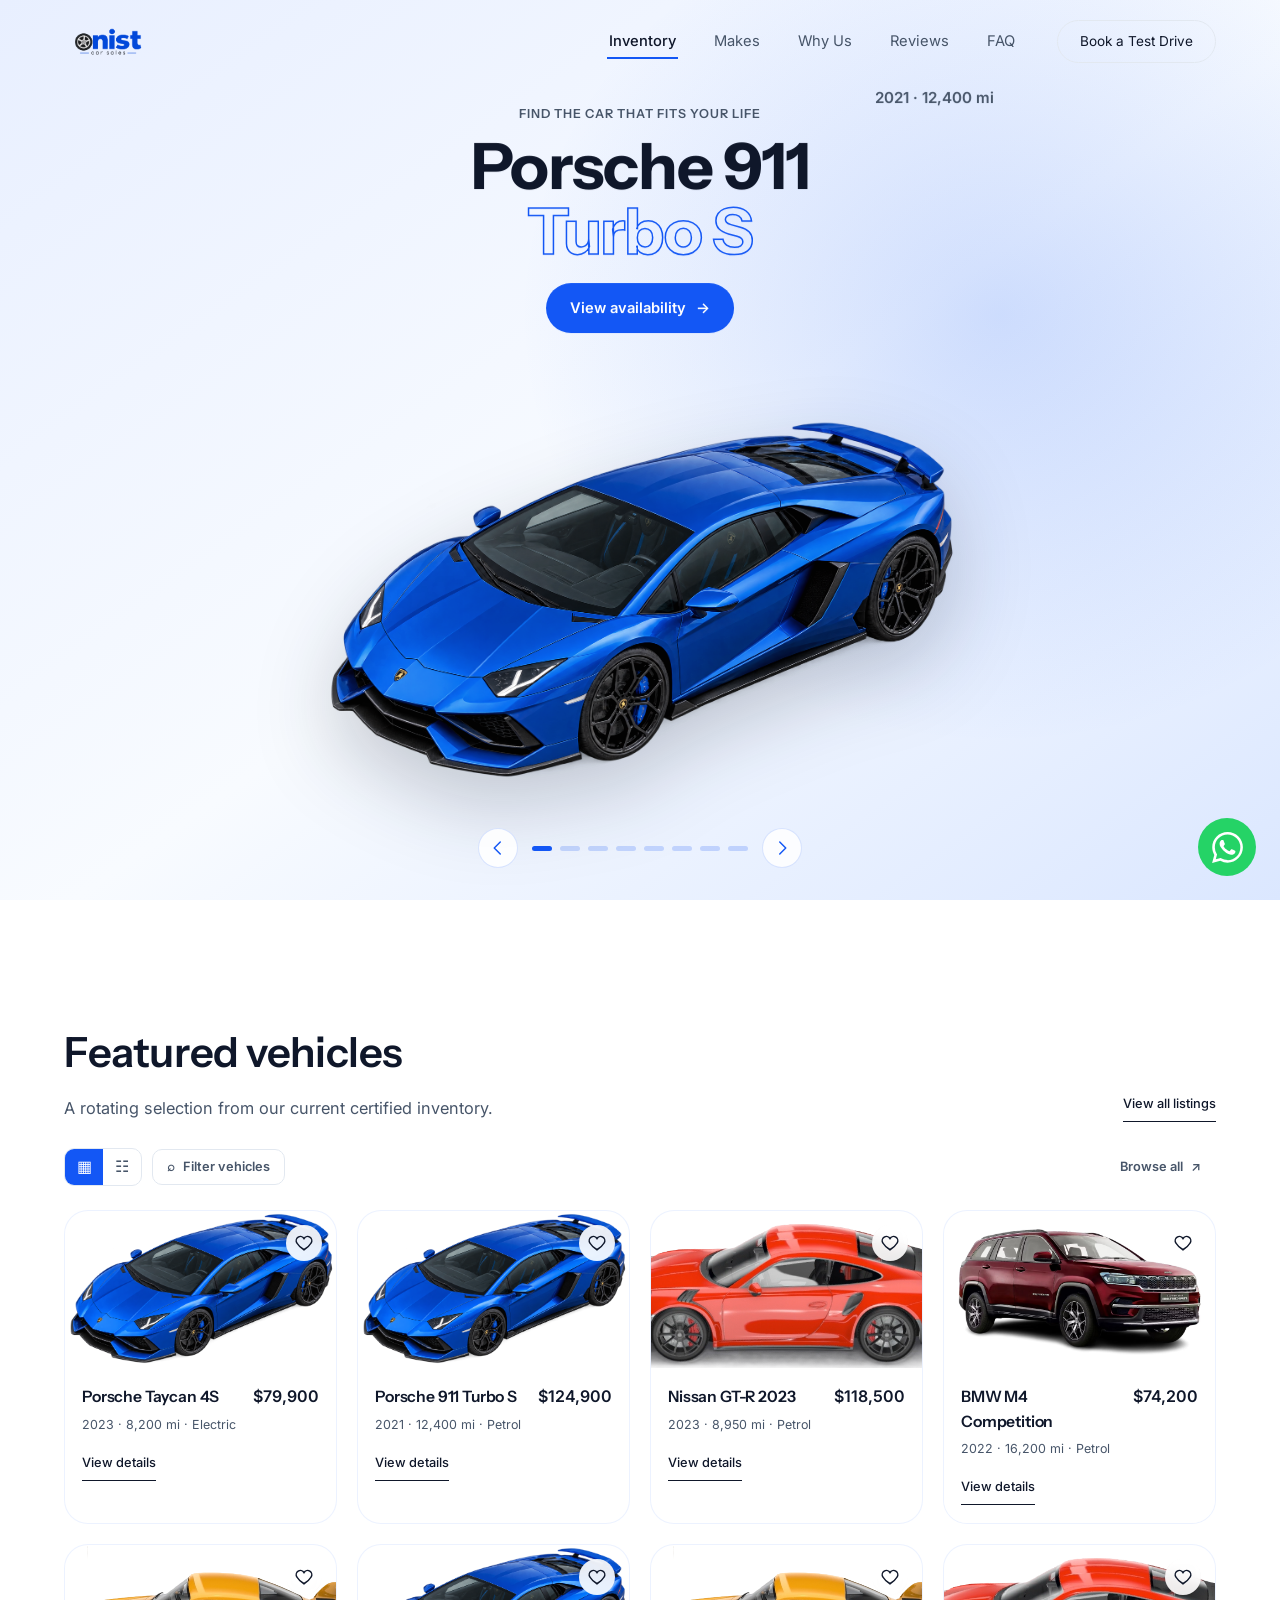
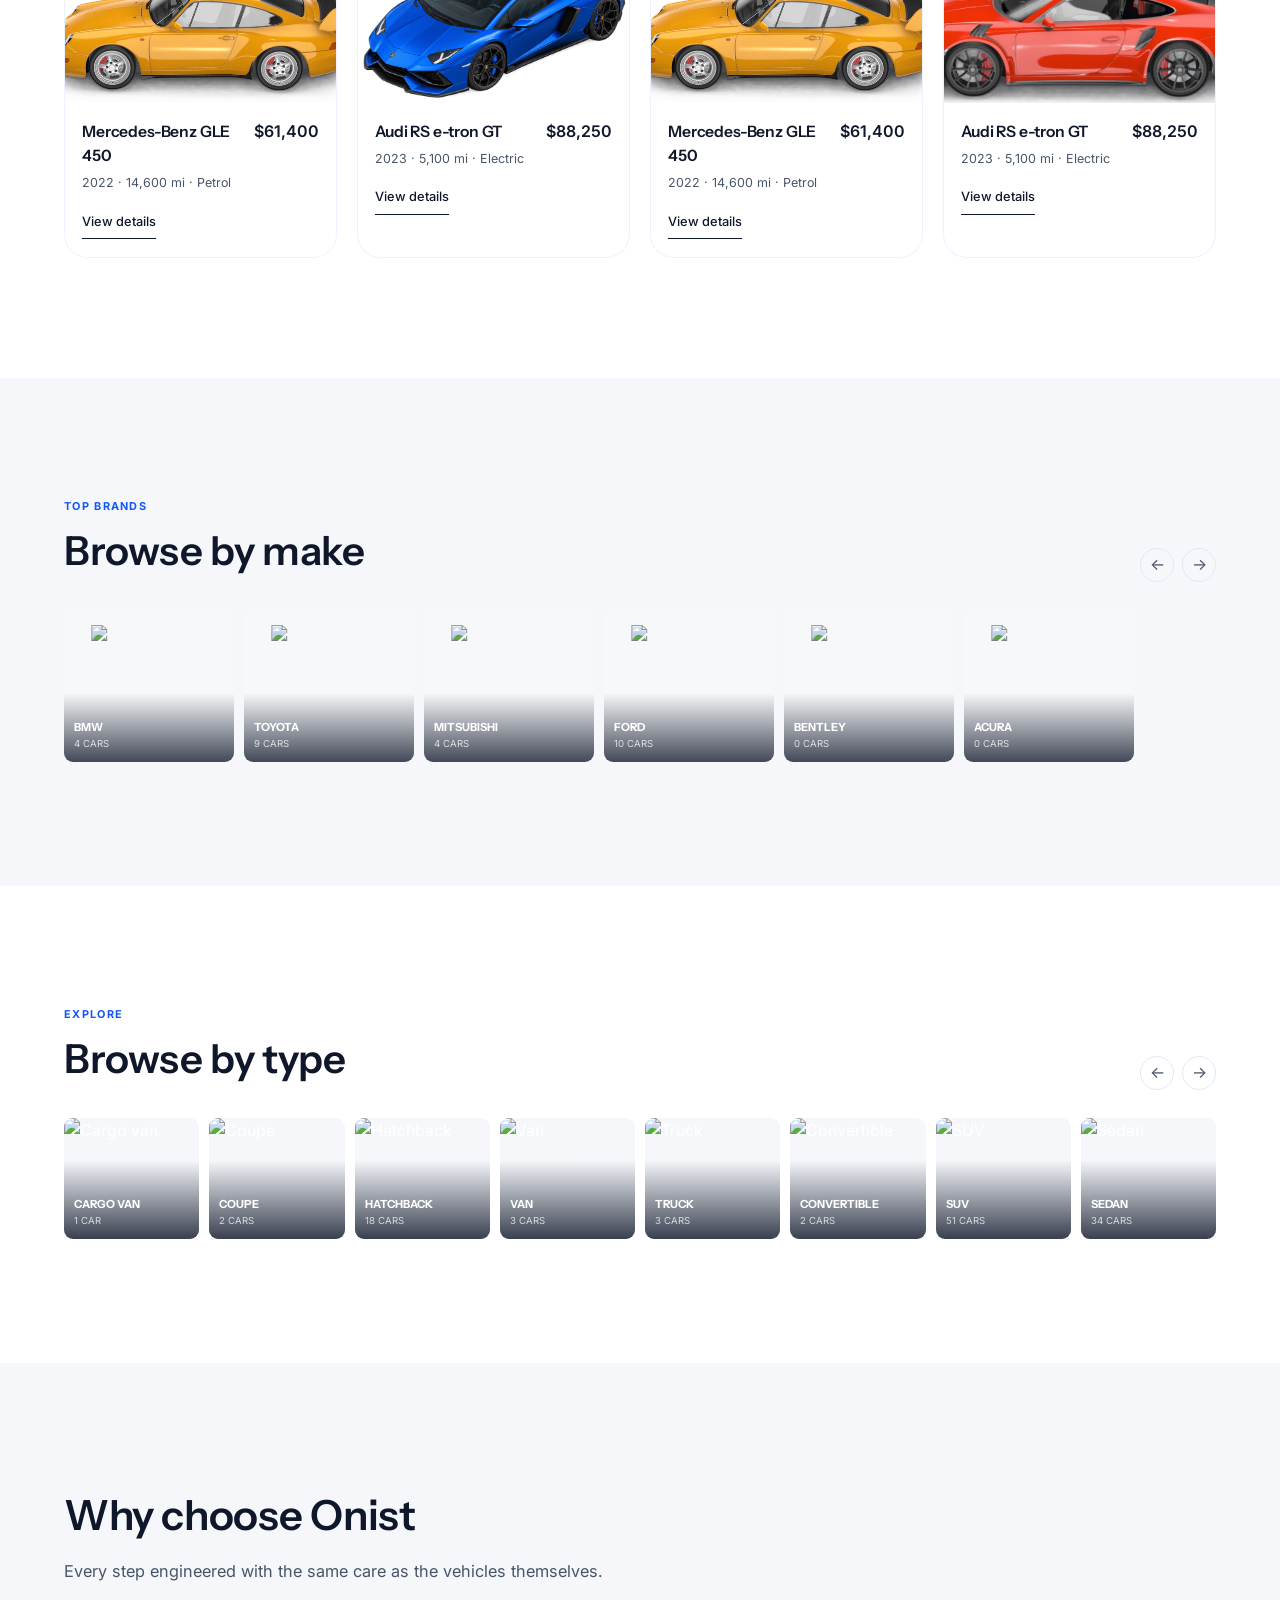
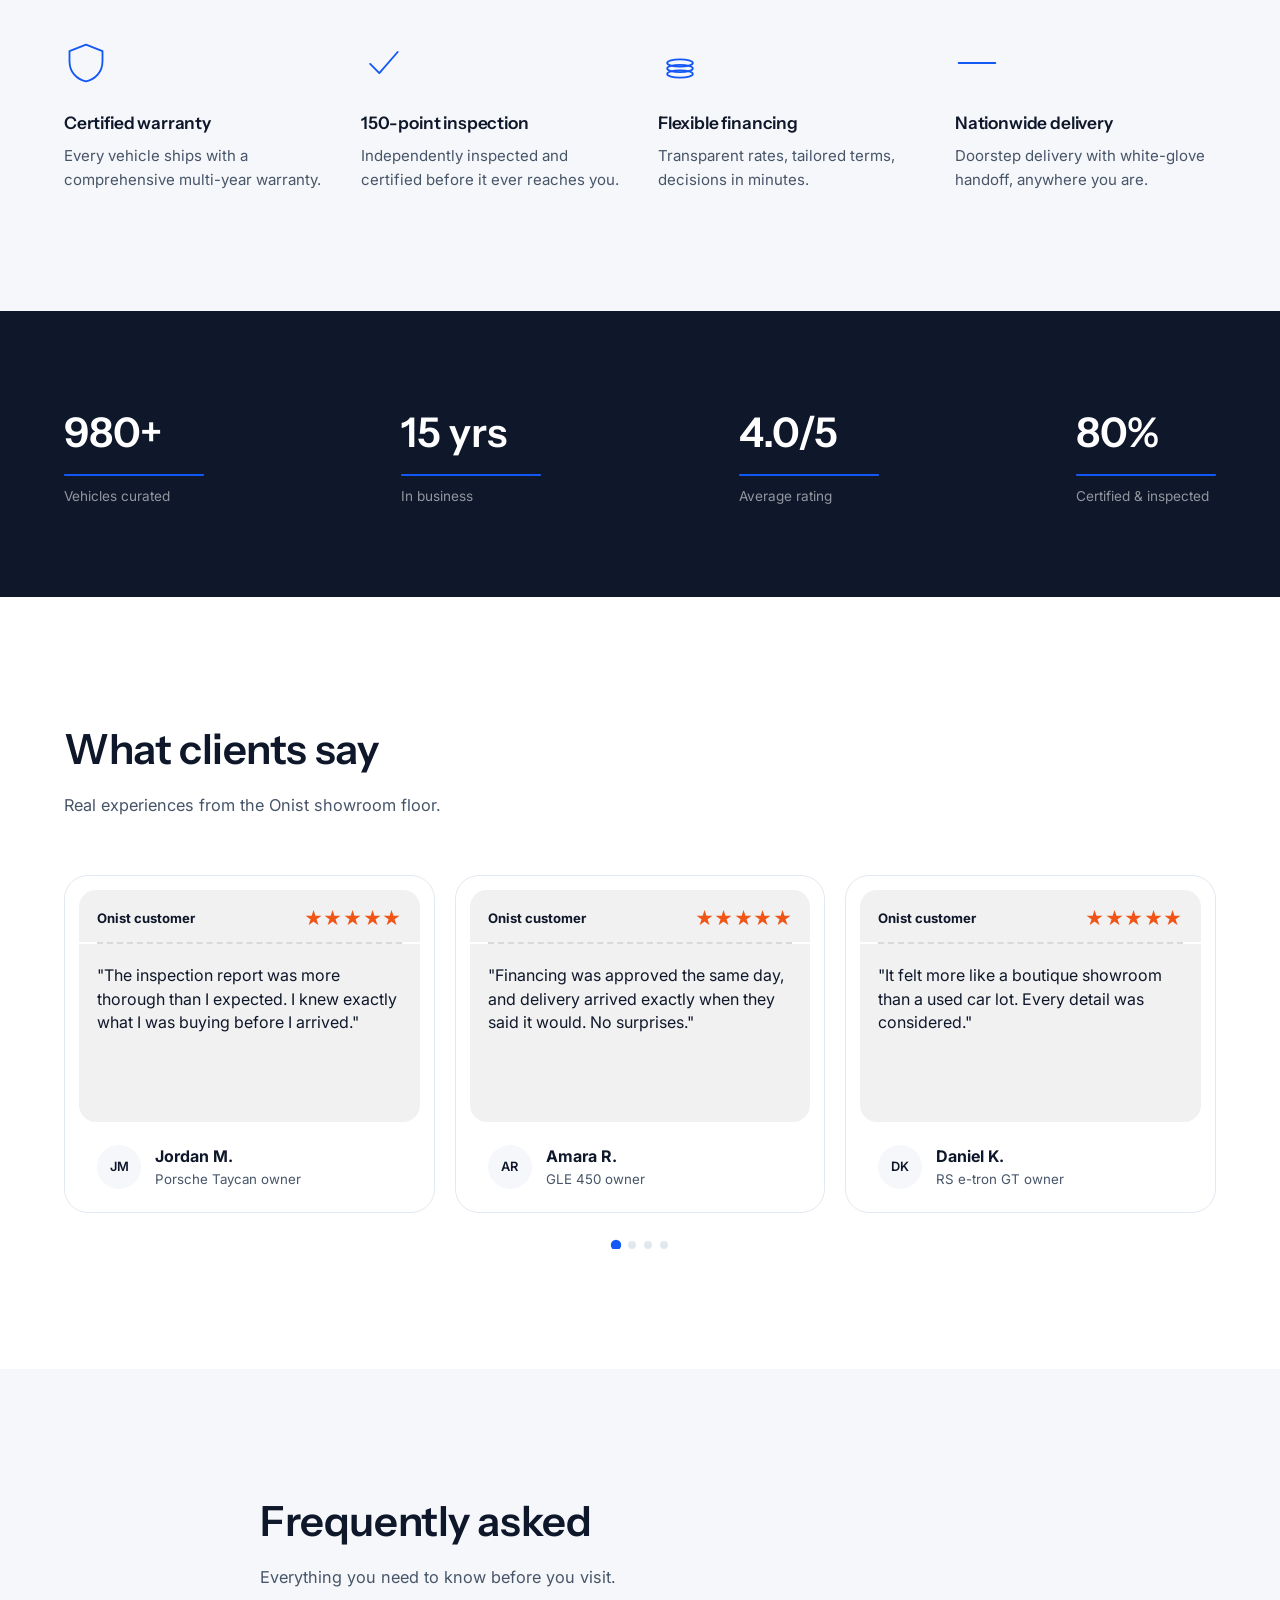
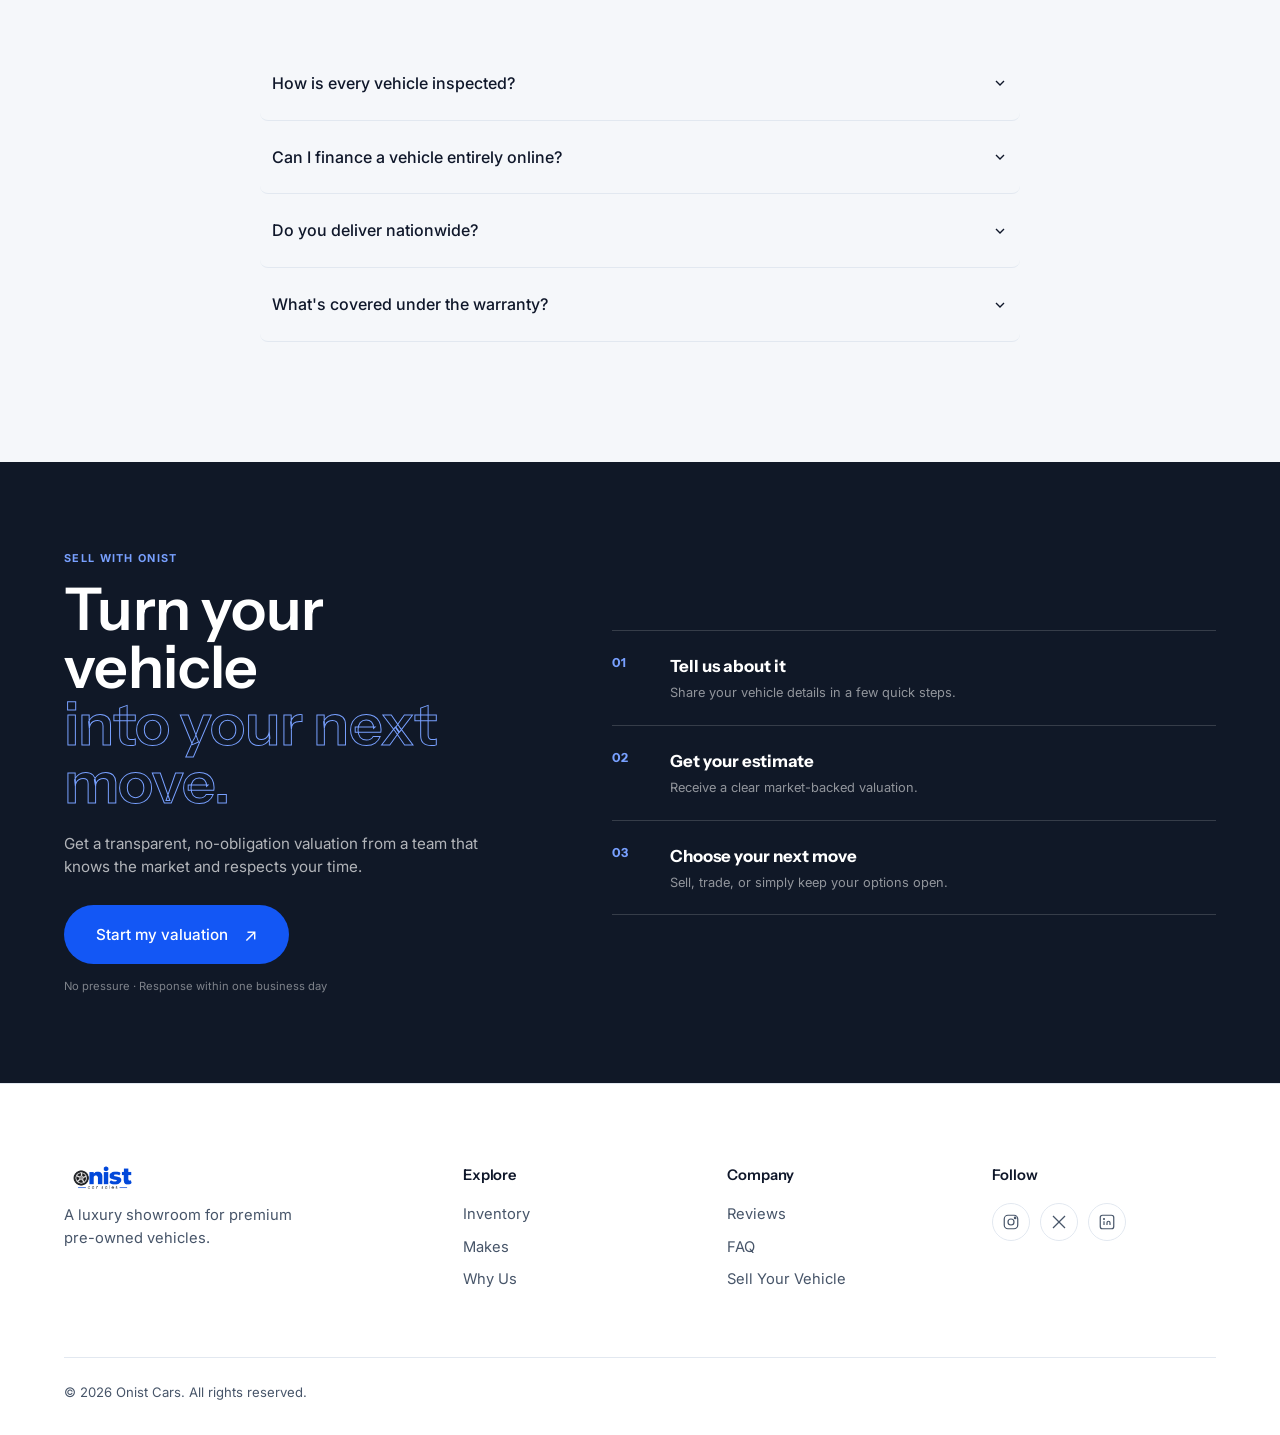
==== index.html @ 409d68c4 "FirstCommit" ====
<!DOCTYPE html>
<html lang="en">
<head>
<meta charset="UTF-8">
<meta name="viewport" content="width=device-width, initial-scale=1.0">
<title>Onist Cars</title>
<meta name="description" content="A luxury showroom experience. Premium pre-owned vehicles, inspected, certified, and delivered with care.">

<link rel="preconnect" href="https://fonts.googleapis.com">
<link rel="preconnect" href="https://fonts.gstatic.com" crossorigin>
<link href="https://fonts.googleapis.com/css2?family=Instrument+Sans:wght@500;600;700&family=Inter:wght@400;500;600&display=swap" rel="stylesheet">

<!-- Add favicon -->
<link rel="icon" type="image/png" href="fav.png">

<link rel="stylesheet" href="style.css">
<link rel="stylesheet" href="./style2.css">
</head>
<body>

<!-- ============================================= -->
<!-- PRELOADER — Morphing Automotive Sequence       -->
<!-- ============================================= -->
<div class="preloader" id="preloader" aria-hidden="true">
  <div class="preloader__bg"></div>
  <div class="preloader__glow"></div>

  <div class="preloader__stage" id="preloaderStage">
    <div class="preloader__car-box">
      <svg class="preloader__car-svg" viewBox="0 0 400 120" fill="none" xmlns="http://www.w3.org/2000/svg">
        <defs>
          <radialGradient id="morphHeadlight" cx="50%" cy="50%" r="50%">
            <stop offset="0%" stop-color="#1357F5" stop-opacity="0.9"/>
            <stop offset="50%" stop-color="#1357F5" stop-opacity="0.3"/>
            <stop offset="100%" stop-color="#1357F5" stop-opacity="0"/>
          </radialGradient>
        </defs>

        <!-- Ambient Reflection (Faint) -->
        <ellipse cx="200" cy="110" rx="160" ry="8" fill="rgba(15, 23, 42, 0.05)" filter="blur(4px)"/>

        <!-- Morphing Car Body (Initial: Sedan) -->
        <path id="morphPath" class="preloader__car-path" 
          d="M 20 85 C 20 65, 30 50, 60 45 L 120 15 C 150 5, 200 5, 230 15 L 280 45 L 340 50 C 370 55, 380 65, 380 85 L 345 85 A 30 30 0 0 0 285 85 L 115 85 A 30 30 0 0 0 55 85 Z" 
          stroke="#1357F5" stroke-width="3.5" stroke-linecap="round" stroke-linejoin="round"/>

        <!-- Headlight Beam -->
        <g id="morphHeadlightGroup" class="preloader__headlight-group">
          <ellipse cx="375" cy="65" rx="24" ry="12" fill="url(#morphHeadlight)"/>
          <circle cx="378" cy="65" r="3" fill="#1357F5"/>
        </g>

        <!-- Fixed Wheels -->
        <g class="preloader__wheel" transform="translate(85, 85)">
          <circle cx="0" cy="0" r="18" stroke="#1357F5" stroke-width="3" fill="#FFFFFF"/>
          <circle cx="0" cy="0" r="10" stroke="rgba(19, 87, 245, 0.4)" stroke-width="2" stroke-dasharray="4 4" class="preloader__wheel-spin"/>
          <circle cx="0" cy="0" r="3" fill="#1357F5"/>
        </g>

        <g class="preloader__wheel" transform="translate(315, 85)">
          <circle cx="0" cy="0" r="18" stroke="#1357F5" stroke-width="3" fill="#FFFFFF"/>
          <circle cx="0" cy="0" r="10" stroke="rgba(19, 87, 245, 0.4)" stroke-width="2" stroke-dasharray="4 4" class="preloader__wheel-spin"/>
          <circle cx="0" cy="0" r="3" fill="#1357F5"/>
        </g>
      </svg>
    </div>

    <!-- Final Logo Reveal -->
    <div class="preloader__logo" id="preloaderLogo">
      <img src="onist.png" alt="Onist" style="width: auto; height: 64px;">
    </div>
  </div>
</div>

<!-- ============================================= -->
<!-- NAVBAR                                         -->
<!-- ============================================= -->
<header class="nav" id="siteNav">
  <div class="nav__inner">
    <a href="#top" class="nav__logo">
      <img src="onist.png" alt="Onist" style="height: 32px; width: auto;">
    </a>

    <nav class="nav__links" id="navLinks" aria-label="Primary">
      <span class="nav__indicator" id="navIndicator" aria-hidden="true"></span>
      <a href="listings.html" class="is-active" data-section="inventory">Inventory</a>
      <a href="#makes" data-section="makes">Makes</a>
      <a href="#why" data-section="why">Why Us</a>
      <a href="#reviews" data-section="reviews">Reviews</a>
      <a href="#faq" data-section="faq">FAQ</a>
    </nav>

    <button class="nav__cta" type="button">Book a Test Drive</button>
    <button class="nav__burger" id="navBurger" aria-label="Open menu" aria-expanded="false" aria-controls="mobileSheet">
      <span></span><span></span><span></span>
    </button>
  </div>
</header>

<!-- ============================================= -->
<!-- ROAD SCROLLBAR — vertical journey navigation   -->
<!-- ============================================= -->
<aside class="road-scrollbar" id="roadScrollbar" aria-label="Page scroll progress">
  <div class="road-scrollbar__track">
    <div class="road-scrollbar__dashes"></div>
    <div class="road-scrollbar__progress" id="roadProgress"></div>

    <a href="#hero" class="road-scrollbar__milestone" data-section="hero" data-label="Showroom">
      <span class="road-scrollbar__dot"></span>
      <span class="road-scrollbar__label">Showroom</span>
    </a>
    <a href="listings.html" class="road-scrollbar__milestone" data-section="inventory" data-label="Inventory">
      <span class="road-scrollbar__dot"></span>
      <span class="road-scrollbar__label">Inventory</span>
    </a>
    <a href="#makes" class="road-scrollbar__milestone" data-section="makes" data-label="Brands">
      <span class="road-scrollbar__dot"></span>
      <span class="road-scrollbar__label">Brands</span>
    </a>
    <a href="#why" class="road-scrollbar__milestone" data-section="why" data-label="Why Us">
      <span class="road-scrollbar__dot"></span>
      <span class="road-scrollbar__label">Why Us</span>
    </a>
    <a href="#reviews" class="road-scrollbar__milestone" data-section="reviews" data-label="Reviews">
      <span class="road-scrollbar__dot"></span>
      <span class="road-scrollbar__label">Reviews</span>
    </a>
    <a href="#faq" class="road-scrollbar__milestone" data-section="faq" data-label="FAQ">
      <span class="road-scrollbar__dot"></span>
      <span class="road-scrollbar__label">FAQ</span>
    </a>
    <a href="#sell" class="road-scrollbar__milestone" data-section="sell" data-label="Contact">
      <span class="road-scrollbar__dot"></span>
      <span class="road-scrollbar__label">Contact</span>
    </a>

    <!-- The car indicator -->
    <div class="road-scrollbar__car" id="roadCar">
      <svg viewBox="0 0 30 16" width="30" height="16" fill="none" xmlns="http://www.w3.org/2000/svg">
        <rect x="3" y="5" width="24" height="8" rx="3" fill="#1357F5"/>
        <path d="M8 5 C10 1 14 0 16 0 C18 0 22 1 24 5" fill="#3B82F6"/>
        <rect x="10" y="1" width="4" height="3" rx="1" fill="rgba(255,255,255,0.25)"/>
        <rect x="16" y="1" width="5" height="3" rx="1" fill="rgba(255,255,255,0.25)"/>
        <circle cx="8" cy="14" r="2.5" fill="#1a1a1a" stroke="#1357F5" stroke-width="0.8"/>
        <circle cx="22" cy="14" r="2.5" fill="#1a1a1a" stroke="#1357F5" stroke-width="0.8"/>
        <circle cx="2" cy="9" r="1" fill="#1357F5" opacity="0.8"/>
        <circle cx="28" cy="9" r="1.2" fill="#ff4444" opacity="0.6"/>
      </svg>
      <div class="road-scrollbar__glow"></div>
    </div>
  </div>
</aside>

<!-- ============================================= -->
<!-- MOBILE BOTTOM SHEET NAV                        -->
<!-- ============================================= -->
<div class="sheet-backdrop" id="sheetBackdrop"></div>
<nav class="mobile-sheet" id="mobileSheet" aria-label="Mobile menu" aria-hidden="true">
  <div class="mobile-sheet__handle"></div>
  <a href="listings.html" class="mobile-sheet__link">Inventory</a>
  <a href="#makes" class="mobile-sheet__link">Makes</a>
  <a href="#why" class="mobile-sheet__link">Why Us</a>
  <a href="#reviews" class="mobile-sheet__link">Reviews</a>
  <a href="#faq" class="mobile-sheet__link">FAQ</a>
  <button class="mobile-sheet__cta" type="button">Book a Test Drive</button>
</nav>

<main id="top">

  <!-- ============================================= -->
  <!-- HERO                                           -->
  <!-- ============================================= -->
  <section class="hero" id="hero">

  <!-- ===================== BACKGROUND ===================== -->
  <div class="bg-stack" aria-hidden="true">
    <div class="bg-layer bg-layer--0 is-active" data-bg="0"></div>
    <div class="bg-layer bg-layer--1" data-bg="1"></div>
    <div class="bg-layer bg-layer--2" data-bg="2"></div>
    <div class="bg-layer bg-layer--3" data-bg="3"></div>
    <div class="bg-grain"></div>
    <div class="bg-vignette"></div>
  </div>

  <div class="cube-stage">

  <!-- ===================== MAIN CONTENT ===================== -->
  <div class="hero-inner">
    <p class="hero-tagline">Find the car that fits your life</p>

    <!-- LEFT: TEXT PANEL -->
    <div class="panel">

      <!-- SLIDE 0 -->
      <article class="slide-content is-active" data-slide="0" data-accent="#1357F5">
        <h1 class="anim-item title">Porsche 911<br><span>Turbo S</span></h1>
        <div class="meta-row"><span class="anim-item meta-year">2021 · 12,400 mi</span></div>
        <p class="anim-item desc">A carefully inspected pre-owned icon, ready for your next drive.</p>
        <dl class="anim-item specs">
          <div class="spec"><dt>Owner</dt><dd>Onist Select</dd></div>
          <div class="spec"><dt>Condition</dt><dd>Certified</dd></div>
          <div class="spec"><dt>Location</dt><dd>Las Vegas</dd></div>
        </dl>
        <a class="anim-item cta" href="#inventory">View availability <span aria-hidden="true">→</span></a>
      </article>

      <!-- SLIDE 1 -->
      <article class="slide-content" data-slide="1" data-accent="#2563EB">
        <h1 class="anim-item title">Nissan GT-R<br><span>2023</span></h1>
        <div class="meta-row"><span class="anim-item meta-year">2023 · 8,950 mi</span></div>
        <p class="anim-item desc">Low miles, legendary performance, and a full condition report included.</p>
        <dl class="anim-item specs">
          <div class="spec"><dt>Dealer</dt><dd>Rebel Automotive</dd></div>
          <div class="spec"><dt>Condition</dt><dd>Excellent</dd></div>
          <div class="spec"><dt>Location</dt><dd>Miami</dd></div>
        </dl>
        <a class="anim-item cta" href="#sell">Book a viewing <span aria-hidden="true">→</span></a>
      </article>

      <!-- SLIDE 2 -->
      <article class="slide-content" data-slide="2" data-accent="#1D4ED8">
        <h1 class="anim-item title">BMW M4<br><span>Competition</span></h1>
        <div class="meta-row"><span class="anim-item meta-year">2022 · 16,200 mi</span></div>
        <p class="anim-item desc">Performance coupe with one-owner history and a fresh 150-point inspection.</p>
        <dl class="anim-item specs">
          <div class="spec"><dt>Owner</dt><dd>Onist Select</dd></div>
          <div class="spec"><dt>Condition</dt><dd>Certified</dd></div>
          <div class="spec"><dt>Location</dt><dd>Austin</dd></div>
        </dl>
        <a class="anim-item cta" href="#why">See the inspection <span aria-hidden="true">→</span></a>
      </article>

      <!-- SLIDE 3 -->
      <article class="slide-content" data-slide="3" data-accent="#0B4BCB">
        <h1 class="anim-item title">Mercedes-Benz<br><span>GLE 450</span></h1>
        <div class="meta-row"><span class="anim-item meta-year">2022 · 14,600 mi</span></div>
        <p class="anim-item desc">A refined family SUV with a transparent history and flexible financing.</p>
        <dl class="anim-item specs">
          <div class="spec"><dt>Dealer</dt><dd>Onist Select</dd></div>
          <div class="spec"><dt>Condition</dt><dd>Excellent</dd></div>
          <div class="spec"><dt>Location</dt><dd>New York</dd></div>
        </dl>
        <a class="anim-item cta" href="#sell">Check monthly payment <span aria-hidden="true">→</span></a>
      </article>

      <article class="slide-content" data-slide="4" data-accent="#1357F5">
        <h1 class="anim-item title">Audi RS e-tron<br><span>GT</span></h1>
        <div class="meta-row"><span class="anim-item meta-year">2023 · 5,100 mi</span></div>
        <p class="anim-item desc">Electric grand touring with a clean title and complimentary home delivery.</p>
        <dl class="anim-item specs"><div class="spec"><dt>Owner</dt><dd>Onist Select</dd></div><div class="spec"><dt>Condition</dt><dd>Certified</dd></div><div class="spec"><dt>Location</dt><dd>Denver</dd></div></dl>
        <a class="anim-item cta" href="listings.html">Explore this vehicle <span aria-hidden="true">→</span></a>
      </article>

      <article class="slide-content" data-slide="5" data-accent="#1357F5">
        <h1 class="anim-item title">Land Rover<br><span>Defender 110</span></h1>
        <div class="meta-row"><span class="anim-item meta-year">2021 · 28,100 mi</span></div>
        <p class="anim-item desc">Adventure-ready, thoroughly checked, and ready for a new driveway.</p>
        <dl class="anim-item specs"><div class="spec"><dt>Dealer</dt><dd>Onist Select</dd></div><div class="spec"><dt>Condition</dt><dd>Certified</dd></div><div class="spec"><dt>Location</dt><dd>Portland</dd></div></dl>
        <a class="anim-item cta" href="#reviews">Request a walkaround <span aria-hidden="true">→</span></a>
      </article>

      <article class="slide-content" data-slide="6" data-accent="#1357F5">
        <h1 class="anim-item title">Lexus LC 500<br><span>Convertible</span></h1>
        <div class="meta-row"><span class="anim-item meta-year">2022 · 6,700 mi</span></div>
        <p class="anim-item desc">A quiet, low-mileage escape with a complete service history.</p>
        <dl class="anim-item specs"><div class="spec"><dt>Owner</dt><dd>Onist Select</dd></div><div class="spec"><dt>Condition</dt><dd>Excellent</dd></div><div class="spec"><dt>Location</dt><dd>Los Angeles</dd></div></dl>
        <a class="anim-item cta" href="#sell">Schedule a test drive <span aria-hidden="true">→</span></a>
      </article>

      <article class="slide-content" data-slide="7" data-accent="#1357F5">
        <h1 class="anim-item title">Tesla Model S<br><span>Long Range</span></h1>
        <div class="meta-row"><span class="anim-item meta-year">2021 · 19,300 mi</span></div>
        <p class="anim-item desc">Long-range electric comfort with battery health verified by our technicians.</p>
        <dl class="anim-item specs"><div class="spec"><dt>Dealer</dt><dd>Onist Select</dd></div><div class="spec"><dt>Condition</dt><dd>Certified</dd></div><div class="spec"><dt>Location</dt><dd>Chicago</dd></div></dl>
        <a class="anim-item cta" href="#faq">Get the full report <span aria-hidden="true">→</span></a>
      </article>

    </div>

    <!-- RIGHT: CAR STAGE -->
    <div class="car-stage">

      <!-- CAR 0 — GT coupe -->
      <div class="car is-active" data-car="0">
        <img class="car-photo" src="./images/ImageFour.png" alt="White Porsche sports car" fetchpriority="high">
      </div>

      <!-- CAR 1 — SUV -->
      <div class="car" data-car="1">
        <img class="car-photo" src="./images/ImageTwo.png" alt="Dark luxury SUV on a winding road" loading="lazy">
      </div>

      <!-- CAR 2 — Roadster -->
      <div class="car" data-car="2">
        <img class="car-photo" src="./meridian.avif" alt="Red convertible sports car in bright daylight" loading="lazy">
      </div>

      <!-- CAR 3 — Sedan -->
      <div class="car" data-car="3">
        <img class="car-photo" src="./images/imageOne.png" alt="Blue luxury sedan parked beside a modern building" loading="lazy">
      </div>
      <div class="car" data-car="4"><img class="car-photo" src="./images/ImageFour.png" alt="Audi RS e-tron GT" loading="lazy"></div>
      <div class="car" data-car="5"><img class="car-photo" src="./images/ImageTwo.png" alt="Land Rover Defender" loading="lazy"></div>
      <div class="car" data-car="6"><img class="car-photo" src="./meridian.avif" alt="Lexus LC convertible" loading="lazy"></div>
      <div class="car" data-car="7"><img class="car-photo" src="./images/imageOne.png" alt="Tesla Model S" loading="lazy"></div>

    </div>

  </div>


  <!-- ===================== CONTROLS ===================== -->
  <div class="controls">
    <button class="arrow arrow--prev" id="prevBtn" aria-label="Previous car">
      <svg viewBox="0 0 24 24" width="18" height="18"><path d="M15 4L7 12L15 20" stroke="currentColor" stroke-width="2" fill="none" stroke-linecap="round" stroke-linejoin="round"/></svg>
    </button>

    <div class="dots" id="dots" role="tablist" aria-label="Select model">
      <button class="dot is-active" data-index="0" role="tab" aria-selected="true" aria-label="Porsche 911"></button>
      <button class="dot" data-index="1" role="tab" aria-selected="false" aria-label="Nissan GT-R"></button>
      <button class="dot" data-index="2" role="tab" aria-selected="false" aria-label="BMW M4"></button>
      <button class="dot" data-index="3" role="tab" aria-selected="false" aria-label="Mercedes GLE"></button>
      <button class="dot" data-index="4" role="tab" aria-selected="false" aria-label="Audi RS e-tron GT"></button>
      <button class="dot" data-index="5" role="tab" aria-selected="false" aria-label="Land Rover Defender"></button>
      <button class="dot" data-index="6" role="tab" aria-selected="false" aria-label="Lexus LC 500"></button>
      <button class="dot" data-index="7" role="tab" aria-selected="false" aria-label="Tesla Model S"></button>
    </div>

    <button class="arrow arrow--next" id="nextBtn" aria-label="Next car">
      <svg viewBox="0 0 24 24" width="18" height="18"><path d="M9 4L17 12L9 20" stroke="currentColor" stroke-width="2" fill="none" stroke-linecap="round" stroke-linejoin="round"/></svg>
    </button>
  </div>

  </div>

</section>

  <!-- ============================================= -->
  <!-- FEATURED VEHICLES                              -->
  <!-- ============================================= -->
  <section class="section" id="inventory">
    <div class="section__inner">
      <div class="section__head reveal">
        <div><h2>Featured vehicles</h2><p>A rotating selection from our current certified inventory.</p></div>
        <a class="vehicle-card__btn" href="listings.html">View all listings</a>
      </div>

      <div class="inventory-toolbar" aria-label="Inventory controls">
        <div class="inventory-view-toggle" aria-label="Inventory view">
          <button class="is-active" type="button" data-home-view="grid" aria-label="Grid view">▦</button>
          <button type="button" data-home-view="list" aria-label="List view">☷</button>
        </div>
        <button class="inventory-filter-trigger" id="homeFilterTrigger" type="button"><span aria-hidden="true">⌕</span> Filter vehicles</button>
        <a class="inventory-browse-link" href="listings.html">Browse all <span aria-hidden="true">↗</span></a>
      </div>
      <div class="home-filter-popover" id="homeFilterPopover" hidden>
        <div class="home-filter-popover__head"><strong>Filter vehicles</strong><button id="homeFilterClose" type="button" aria-label="Close filters">×</button></div>
        <label>Make<select data-home-filter="make"><option value="">All makes</option><option value="BMW">BMW</option><option value="Porsche">Porsche</option><option value="Nissan">Nissan</option><option value="Audi">Audi</option><option value="Mercedes">Mercedes</option></select></label>
        <label>Body type<select data-home-filter="type"><option value="">All types</option><option value="SUV">SUV</option><option value="Coupe">Coupe</option><option value="Sedan">Sedan</option></select></label>
        <label>Fuel type<select data-home-filter="fuel"><option value="">All fuels</option><option value="Gasoline">Gasoline</option><option value="Electric">Electric</option></select></label>
        <button class="home-filter-apply" id="homeFilterApply" type="button">Apply filters</button>
      </div>

      <div class="vehicle-grid">
        <!-- Card 1 -->
        <article class="vehicle-card reveal" data-make="Porsche" data-type="Coupe" data-fuel="Electric">
          <div class="vehicle-card__media">
            <div class="vehicle-card__sheen"></div>
            <img class="vehicle-card__art" src="./images/ImageFour.png" alt="Porsche Taycan 4S" loading="lazy">
            <button class="vehicle-card__fav" aria-label="Save vehicle"><svg width="18" height="18" viewBox="0 0 24 24" fill="none" stroke="currentColor" stroke-width="2"><path d="M12 21s-7-4.5-9.5-9A5.5 5.5 0 0 1 12 6a5.5 5.5 0 0 1 9.5 6c-2.5 4.5-9.5 9-9.5 9z"/></svg></button>
          </div>
          <div class="vehicle-card__body">
            <div class="vehicle-card__top"><h3>Porsche Taycan 4S</h3><span class="vehicle-card__price">$79,900</span></div>
            <p class="vehicle-card__specs">2023 · 8,200 mi · Electric</p>
            <a href="listing.html" class="vehicle-card__btn">View details</a>
          </div>
        </article>

        <article class="vehicle-card reveal" data-make="Porsche" data-type="Coupe" data-fuel="Petrol">
          <div class="vehicle-card__media"><div class="vehicle-card__sheen"></div><img class="vehicle-card__art" src="./images/ImageFour.png" alt="Porsche 911 Turbo S" loading="lazy"><button class="vehicle-card__fav" aria-label="Save vehicle"><svg width="18" height="18" viewBox="0 0 24 24" fill="none" stroke="currentColor" stroke-width="2"><path d="M12 21s-7-4.5-9.5-9A5.5 5.5 0 0 1 12 6a5.5 5.5 0 0 1 9.5 6c-2.5 4.5-9.5 9-9.5 9z"/></svg></button></div>
          <div class="vehicle-card__body"><div class="vehicle-card__top"><h3>Porsche 911 Turbo S</h3><span class="vehicle-card__price">$124,900</span></div><p class="vehicle-card__specs">2021 · 12,400 mi · Petrol</p><a href="listing.html" class="vehicle-card__btn">View details</a></div>
        </article>
        <article class="vehicle-card reveal" data-make="Nissan" data-type="Coupe" data-fuel="Petrol">
          <div class="vehicle-card__media"><div class="vehicle-card__sheen"></div><img class="vehicle-card__art" src="./images/ImageTwo.png" alt="Nissan GT-R 2023" loading="lazy"><button class="vehicle-card__fav" aria-label="Save vehicle"><svg width="18" height="18" viewBox="0 0 24 24" fill="none" stroke="currentColor" stroke-width="2"><path d="M12 21s-7-4.5-9.5-9A5.5 5.5 0 0 1 12 6a5.5 5.5 0 0 1 9.5 6c-2.5 4.5-9.5 9-9.5 9z"/></svg></button></div>
          <div class="vehicle-card__body"><div class="vehicle-card__top"><h3>Nissan GT-R 2023</h3><span class="vehicle-card__price">$118,500</span></div><p class="vehicle-card__specs">2023 · 8,950 mi · Petrol</p><a href="listing.html" class="vehicle-card__btn">View details</a></div>
        </article>
        <article class="vehicle-card reveal" data-make="BMW" data-type="Coupe" data-fuel="Petrol">
          <div class="vehicle-card__media"><div class="vehicle-card__sheen"></div><img class="vehicle-card__art" src="./meridian.avif" alt="BMW M4 Competition" loading="lazy"><button class="vehicle-card__fav" aria-label="Save vehicle"><svg width="18" height="18" viewBox="0 0 24 24" fill="none" stroke="currentColor" stroke-width="2"><path d="M12 21s-7-4.5-9.5-9A5.5 5.5 0 0 1 12 6a5.5 5.5 0 0 1 9.5 6c-2.5 4.5-9.5 9-9.5 9z"/></svg></button></div>
          <div class="vehicle-card__body"><div class="vehicle-card__top"><h3>BMW M4 Competition</h3><span class="vehicle-card__price">$74,200</span></div><p class="vehicle-card__specs">2022 · 16,200 mi · Petrol</p><a href="listing.html" class="vehicle-card__btn">View details</a></div>
        </article>
        <article class="vehicle-card reveal" data-make="Mercedes" data-type="SUV" data-fuel="Petrol">
          <div class="vehicle-card__media"><div class="vehicle-card__sheen"></div><img class="vehicle-card__art" src="./images/imageOne.png" alt="Mercedes-Benz GLE 450" loading="lazy"><button class="vehicle-card__fav" aria-label="Save vehicle"><svg width="18" height="18" viewBox="0 0 24 24" fill="none" stroke="currentColor" stroke-width="2"><path d="M12 21s-7-4.5-9.5-9A5.5 5.5 0 0 1 12 6a5.5 5.5 0 0 1 9.5 6c-2.5 4.5-9.5 9-9.5 9z"/></svg></button></div>
          <div class="vehicle-card__body"><div class="vehicle-card__top"><h3>Mercedes-Benz GLE 450</h3><span class="vehicle-card__price">$61,400</span></div><p class="vehicle-card__specs">2022 · 14,600 mi · Petrol</p><a href="listing.html" class="vehicle-card__btn">View details</a></div>
        </article>
        <article class="vehicle-card reveal" data-make="Audi" data-type="Coupe" data-fuel="Electric">
          <div class="vehicle-card__media"><div class="vehicle-card__sheen"></div><img class="vehicle-card__art" src="./images/ImageFour.png" alt="Audi RS e-tron GT" loading="lazy"><button class="vehicle-card__fav" aria-label="Save vehicle"><svg width="18" height="18" viewBox="0 0 24 24" fill="none" stroke="currentColor" stroke-width="2"><path d="M12 21s-7-4.5-9.5-9A5.5 5.5 0 0 1 12 6a5.5 5.5 0 0 1 9.5 6c-2.5 4.5-9.5 9-9.5 9z"/></svg></button></div>
          <div class="vehicle-card__body"><div class="vehicle-card__top"><h3>Audi RS e-tron GT</h3><span class="vehicle-card__price">$88,250</span></div><p class="vehicle-card__specs">2023 · 5,100 mi · Electric</p><a href="listing.html" class="vehicle-card__btn">View details</a></div>
        </article>

        <!-- Card 2 -->
        <article class="vehicle-card reveal" data-make="Mercedes" data-type="SUV" data-fuel="Petrol">
          <div class="vehicle-card__media">
            <div class="vehicle-card__sheen"></div>
            <img class="vehicle-card__art" src="./images/imageOne.png" alt="Mercedes-Benz GLE 450" loading="lazy">
            <button class="vehicle-card__fav" aria-label="Save vehicle"><svg width="18" height="18" viewBox="0 0 24 24" fill="none" stroke="currentColor" stroke-width="2"><path d="M12 21s-7-4.5-9.5-9A5.5 5.5 0 0 1 12 6a5.5 5.5 0 0 1 9.5 6c-2.5 4.5-9.5 9-9.5 9z"/></svg></button>
          </div>
          <div class="vehicle-card__body">
            <div class="vehicle-card__top"><h3>Mercedes-Benz GLE 450</h3><span class="vehicle-card__price">$61,400</span></div>
            <p class="vehicle-card__specs">2022 · 14,600 mi · Petrol</p>
            <a href="listing.html" class="vehicle-card__btn">View details</a>
          </div>
        </article>

        <!-- Card 3 -->
        <article class="vehicle-card reveal" data-make="Audi" data-type="Coupe" data-fuel="Electric">
          <div class="vehicle-card__media">
            <div class="vehicle-card__sheen"></div>
            <img class="vehicle-card__art" src="./images/ImageTwo.png" alt="Audi RS e-tron GT" loading="lazy">
            <button class="vehicle-card__fav" aria-label="Save vehicle"><svg width="18" height="18" viewBox="0 0 24 24" fill="none" stroke="currentColor" stroke-width="2"><path d="M12 21s-7-4.5-9.5-9A5.5 5.5 0 0 1 12 6a5.5 5.5 0 0 1 9.5 6c-2.5 4.5-9.5 9-9.5 9z"/></svg></button>
          </div>
          <div class="vehicle-card__body">
            <div class="vehicle-card__top"><h3>Audi RS e-tron GT</h3><span class="vehicle-card__price">$88,250</span></div>
            <p class="vehicle-card__specs">2023 · 5,100 mi · Electric</p>
            <a href="listing.html" class="vehicle-card__btn">View details</a>
          </div>
        </article>
      </div>
    </div>
  </section>

  <!-- ============================================= -->
  <!-- BROWSE BY MAKE                                 -->
  <!-- ============================================= -->
  <section class="section section--tint" id="makes">
    <div class="section__inner">
      <div class="browse-rail-head reveal"><div><span class="browse-eyebrow">Top brands</span><h2>Browse by make</h2></div><div class="browse-rail-actions"><button type="button" data-rail-prev="makes" aria-label="Previous makes">←</button><button type="button" data-rail-next="makes" aria-label="Next makes">→</button></div></div>
      <div class="browse-rail" id="makeGrid">
        <a class="browse-tile browse-tile--make reveal" href="listings.html"><img src="https://api.arudeal.com/static/makes/1c134445-5882-4701-9547-9e2fd08109e8.jpg" alt="BMW vehicles"><span>BMW</span><small>4 cars</small></a>
        <a class="browse-tile browse-tile--make reveal" href="listings.html"><img src="https://api.arudeal.com/static/makes/d69ac40b-ef02-4234-b2b5-23b8d2f3d4a8.png" alt="Toyota vehicles"><span>Toyota</span><small>9 cars</small></a>
        <a class="browse-tile browse-tile--make reveal" href="listings.html"><img src="https://api.arudeal.com/static/makes/dfc8b3e6-a837-4bfe-a7a2-98eaa14f2a3e.png" alt="Mitsubishi vehicles"><span>Mitsubishi</span><small>4 cars</small></a>
        <a class="browse-tile browse-tile--make reveal" href="listings.html"><img src="https://api.arudeal.com/static/makes/6e327c6e-baf3-4eef-bb5a-94c4af2d2c93.png" alt="Ford vehicles"><span>Ford</span><small>10 cars</small></a>
        <a class="browse-tile browse-tile--make reveal" href="listings.html"><img src="https://api.arudeal.com/static/makes/da8da631-7466-47f0-82b3-0638b1a3d12a.jpg" alt="Bentley vehicles"><span>Bentley</span><small>0 cars</small></a>
        <a class="browse-tile browse-tile--make reveal" href="listings.html"><img src="https://api.arudeal.com/static/makes/7231d5ac-003b-4ff2-9da7-c42e4254799f.jpg" alt="Acura vehicles"><span>Acura</span><small>0 cars</small></a>
      </div>
    </div>
  </section>

  <!-- ============================================= -->
  <!-- BROWSE BY BODY TYPE                            -->
  <!-- ============================================= -->
  <section class="section" id="body-types">
    <div class="section__inner">
      <div class="browse-rail-head reveal"><div><span class="browse-eyebrow">Explore</span><h2>Browse by type</h2></div><div class="browse-rail-actions"><button type="button" data-rail-prev="types" aria-label="Previous vehicle types">←</button><button type="button" data-rail-next="types" aria-label="Next vehicle types">→</button></div></div>
      <div class="browse-rail browse-rail--types" id="typeGrid">
        <a class="browse-tile reveal" href="listings.html"><img src="https://api.arudeal.com/static/bodytypes/8063b77a-9b08-4426-85e8-e16d9703995e.png" alt="Cargo van"><span>Cargo van</span><small>1 car</small></a><a class="browse-tile reveal" href="listings.html"><img src="https://api.arudeal.com/static/bodytypes/b73968be-7ec1-4bb1-aa80-ac374b127315.png" alt="Coupe"><span>Coupe</span><small>2 cars</small></a><a class="browse-tile reveal" href="listings.html"><img src="https://api.arudeal.com/static/bodytypes/06bf1d72-9b33-4bac-afa1-d6a88c0f5e05.jpeg" alt="Hatchback"><span>Hatchback</span><small>18 cars</small></a><a class="browse-tile reveal" href="listings.html"><img src="https://api.arudeal.com/static/bodytypes/566e7779-98a9-4476-bc7c-859c061e8ce9.png" alt="Van"><span>Van</span><small>3 cars</small></a><a class="browse-tile reveal" href="listings.html"><img src="https://api.arudeal.com/static/bodytypes/c3f626a3-6fe1-4606-8722-dbee25b9e53e.jpeg" alt="Truck"><span>Truck</span><small>3 cars</small></a><a class="browse-tile reveal" href="listings.html"><img src="https://api.arudeal.com/static/bodytypes/63998120-58e7-44e9-bba9-37a067a03c34.png" alt="Convertible"><span>Convertible</span><small>2 cars</small></a><a class="browse-tile reveal" href="listings.html"><img src="https://api.arudeal.com/static/bodytypes/4e45dcea-273a-44a7-847b-c0fc48cd0b4b.png" alt="SUV"><span>SUV</span><small>51 cars</small></a><a class="browse-tile reveal" href="listings.html"><img src="https://api.arudeal.com/static/bodytypes/5b0c5b4c-1f2c-4bb4-93fd-026cbdd712af.jpeg" alt="Sedan"><span>Sedan</span><small>34 cars</small></a>
      </div>
    </div>
  </section>

  <!-- ============================================= -->
  <!-- WHY CHOOSE US                                  -->
  <!-- ============================================= -->
  <section class="section section--tint" id="why">
    <div class="section__inner">
      <div class="section__head reveal">
        <h2>Why choose Onist</h2>
        <p>Every step engineered with the same care as the vehicles themselves.</p>
      </div>
      <div class="feature-grid">
        <div class="feature reveal">
          <svg class="feature__icon" viewBox="0 0 48 48"><path class="draw-path" d="M24 4 L42 11 V22 C42 34 34 42 24 44 C14 42 6 34 6 22 V11 Z"/></svg>
          <h3>Certified warranty</h3>
          <p>Every vehicle ships with a comprehensive multi-year warranty.</p>
        </div>
        <div class="feature reveal">
          <svg class="feature__icon" viewBox="0 0 48 48"><path class="draw-path" d="M10 25 L20 35 L40 12"/></svg>
          <h3>150-point inspection</h3>
          <p>Independently inspected and certified before it ever reaches you.</p>
        </div>
        <div class="feature reveal">
          <svg class="feature__icon feature__icon--coins" viewBox="0 0 48 48">
            <ellipse cx="24" cy="36" rx="14" ry="4"/><ellipse cx="24" cy="30" rx="14" ry="4"/><ellipse cx="24" cy="24" rx="14" ry="4"/>
          </svg>
          <h3>Flexible financing</h3>
          <p>Transparent rates, tailored terms, decisions in minutes.</p>
        </div>
        <div class="feature reveal">
          <svg class="feature__icon" viewBox="0 0 48 48"><path class="draw-path" d="M4 24 H44 M20 24 H24 M30 24 H34" stroke-dasharray="4 4"/></svg>
          <h3>Nationwide delivery</h3>
          <p>Doorstep delivery with white-glove handoff, anywhere you are.</p>
        </div>
      </div>
    </div>
  </section>

  <!-- ============================================= -->
  <!-- STATISTICS                                     -->
  <!-- ============================================= -->
  <section class="stats" id="stats">
    <div class="stats__inner">
      <div class="stats__item reveal">
        <span class="stats__number" data-target="1200" data-suffix="+">0</span>
        <span class="stats__underline"></span>
        <span class="stats__label">Vehicles curated</span>
      </div>
      <div class="stats__item reveal">
        <span class="stats__number" data-target="18" data-suffix=" yrs">0</span>
        <span class="stats__underline"></span>
        <span class="stats__label">In business</span>
      </div>
      <div class="stats__item reveal">
        <span class="stats__number" data-target="4.9" data-suffix="/5" data-decimal="1">0</span>
        <span class="stats__underline"></span>
        <span class="stats__label">Average rating</span>
      </div>
      <div class="stats__item reveal">
        <span class="stats__number" data-target="98" data-suffix="%">0</span>
        <span class="stats__underline"></span>
        <span class="stats__label">Certified &amp; inspected</span>
      </div>
    </div>
  </section>

  <!-- ============================================= -->
  <!-- TESTIMONIALS                                   -->
  <!-- ============================================= -->
  <section class="section" id="reviews">
    <div class="section__inner">
      <div class="section__head reveal">
        <h2>What clients say</h2>
        <p>Real experiences from the Onist showroom floor.</p>
      </div>

      <div class="testimonials" id="testimonials">
        <div class="testimonials__track" id="testimonialsTrack">
          <article class="testimonial-card">
            <div class="testimonial-card__top"><strong>Onist customer</strong><span class="testimonial-card__stars" aria-label="5 out of 5 stars">★★★★★</span></div>
            <div class="testimonial-card__rule"></div>
            <p>"The inspection report was more thorough than I expected. I knew exactly what I was buying before I arrived."</p>
            <div class="testimonial-card__person"><span class="testimonial-card__avatar">JM</span><div><strong>Jordan M.</strong><small>Porsche Taycan owner</small></div></div>
          </article>
          <article class="testimonial-card">
            <div class="testimonial-card__top"><strong>Onist customer</strong><span class="testimonial-card__stars" aria-label="5 out of 5 stars">★★★★★</span></div>
            <div class="testimonial-card__rule"></div>
            <p>"Financing was approved the same day, and delivery arrived exactly when they said it would. No surprises."</p>
            <div class="testimonial-card__person"><span class="testimonial-card__avatar">AR</span><div><strong>Amara R.</strong><small>GLE 450 owner</small></div></div>
          </article>
          <article class="testimonial-card">
            <div class="testimonial-card__top"><strong>Onist customer</strong><span class="testimonial-card__stars" aria-label="5 out of 5 stars">★★★★★</span></div>
            <div class="testimonial-card__rule"></div>
            <p>"It felt more like a boutique showroom than a used car lot. Every detail was considered."</p>
            <div class="testimonial-card__person"><span class="testimonial-card__avatar">DK</span><div><strong>Daniel K.</strong><small>RS e-tron GT owner</small></div></div>
          </article>
          <article class="testimonial-card">
            <div class="testimonial-card__top"><strong>Onist customer</strong><span class="testimonial-card__stars" aria-label="5 out of 5 stars">★★★★★</span></div>
            <div class="testimonial-card__rule"></div>
            <p>"The photos were accurate, the paperwork was ready, and the car looked even better in person. A genuinely easy purchase."</p>
            <div class="testimonial-card__person"><span class="testimonial-card__avatar">SL</span><div><strong>Sam L.</strong><small>BMW M4 owner</small></div></div>
          </article>
          <article class="testimonial-card">
            <div class="testimonial-card__top"><strong>Onist customer</strong><span class="testimonial-card__stars" aria-label="5 out of 5 stars">★★★★★</span></div>
            <div class="testimonial-card__rule"></div>
            <p>"They found the exact trim I wanted and handled delivery across the country without a single surprise."</p>
            <div class="testimonial-card__person"><span class="testimonial-card__avatar">MP</span><div><strong>Maya P.</strong><small>911 Turbo S owner</small></div></div>
          </article>
          <article class="testimonial-card">
            <div class="testimonial-card__top"><strong>Onist customer</strong><span class="testimonial-card__stars" aria-label="5 out of 5 stars">★★★★★</span></div>
            <div class="testimonial-card__rule"></div>
            <p>"No pressure, no vague answers. I got a clear condition report and a car that has been brilliant every day since."</p>
            <div class="testimonial-card__person"><span class="testimonial-card__avatar">RN</span><div><strong>Riley N.</strong><small>Defender 110 owner</small></div></div>
          </article>
        </div>
        <div class="testimonials__dots" id="testimonialsDots"></div>
      </div>
    </div>
  </section>

  <!-- ============================================= -->
  <!-- FAQ                                            -->
  <!-- ============================================= -->
  <section class="section section--tint" id="faq">
    <div class="section__inner section__inner--narrow">
      <div class="section__head reveal">
        <h2>Frequently asked</h2>
        <p>Everything you need to know before you visit.</p>
      </div>

      <div class="accordion reveal">
        <div class="accordion__item">
          <button class="accordion__trigger" aria-expanded="false">
            <span>How is every vehicle inspected?</span>
            <svg class="accordion__arrow" width="16" height="16" viewBox="0 0 24 24" fill="none" stroke="currentColor" stroke-width="2"><polyline points="6 9 12 15 18 9"/></svg>
          </button>
          <div class="accordion__panel"><div class="accordion__content">Each vehicle undergoes a 150-point certified inspection covering mechanical, electrical, and cosmetic condition before it's listed.</div></div>
        </div>
        <div class="accordion__item">
          <button class="accordion__trigger" aria-expanded="false">
            <span>Can I finance a vehicle entirely online?</span>
            <svg class="accordion__arrow" width="16" height="16" viewBox="0 0 24 24" fill="none" stroke="currentColor" stroke-width="2"><polyline points="6 9 12 15 18 9"/></svg>
          </button>
          <div class="accordion__panel"><div class="accordion__content">Yes. Our finance calculator gives you an instant estimate, and most applications are approved within the same business day.</div></div>
        </div>
        <div class="accordion__item">
          <button class="accordion__trigger" aria-expanded="false">
            <span>Do you deliver nationwide?</span>
            <svg class="accordion__arrow" width="16" height="16" viewBox="0 0 24 24" fill="none" stroke="currentColor" stroke-width="2"><polyline points="6 9 12 15 18 9"/></svg>
          </button>
          <div class="accordion__panel"><div class="accordion__content">We deliver to all 50 states with white-glove handoff, including a full walkthrough at your doorstep.</div></div>
        </div>
        <div class="accordion__item">
          <button class="accordion__trigger" aria-expanded="false">
            <span>What's covered under the warranty?</span>
            <svg class="accordion__arrow" width="16" height="16" viewBox="0 0 24 24" fill="none" stroke="currentColor" stroke-width="2"><polyline points="6 9 12 15 18 9"/></svg>
          </button>
          <div class="accordion__panel"><div class="accordion__content">Every vehicle includes a multi-year warranty covering the powertrain, electrical systems, and major components.</div></div>
        </div>
      </div>
    </div>
  </section>

  <!-- ============================================= -->
  <!-- CTA                                            -->
  <!-- ============================================= -->
  <section class="cta reveal" id="sell">
    <div class="cta__inner">
      <div class="sell-intro">
        <span class="browse-eyebrow">Sell with Onist</span>
        <h2>Turn your vehicle<br><em>into your next move.</em></h2>
        <p>Get a transparent, no-obligation valuation from a team that knows the market and respects your time.</p>
        <a href="listings.html" class="btn btn--primary"><span>Start my valuation</span><b aria-hidden="true">↗</b></a>
        <small>No pressure · Response within one business day</small>
      </div>
      <div class="sell-steps" aria-label="How selling works">
        <div><span>01</span><strong>Tell us about it</strong><p>Share your vehicle details in a few quick steps.</p></div>
        <div><span>02</span><strong>Get your estimate</strong><p>Receive a clear market-backed valuation.</p></div>
        <div><span>03</span><strong>Choose your next move</strong><p>Sell, trade, or simply keep your options open.</p></div>
      </div>
    </div>
  </section>
</main>

<!-- ============================================= -->
<!-- FOOTER                                         -->
<!-- ============================================= -->
<footer class="footer" id="siteFooter">
  <div class="footer__inner">
    <div class="footer__brand reveal">
      <a href="#top" class="nav__logo"><img src="onist.png" alt="Onist" style="height: 28px; width: auto;"></a>
      <p>A luxury showroom for premium pre-owned vehicles.</p>
    </div>

    <div class="footer__col reveal">
      <h4>Explore</h4>
      <a href="listings.html">Inventory</a><a href="#makes">Makes</a><a href="#why">Why Us</a>
    </div>
    <div class="footer__col reveal">
      <h4>Company</h4>
      <a href="#reviews">Reviews</a><a href="#faq">FAQ</a><a href="#sell">Sell Your Vehicle</a>
    </div>
    <div class="footer__col reveal">
      <h4>Follow</h4>
      <div class="footer__social">
        <a href="#" aria-label="Instagram" class="footer__icon"><svg width="18" height="18" viewBox="0 0 24 24" fill="none" stroke="currentColor" stroke-width="1.6"><rect x="3" y="3" width="18" height="18" rx="5"/><circle cx="12" cy="12" r="4"/><circle cx="17.5" cy="6.5" r="1"/></svg></a>
        <a href="#" aria-label="X" class="footer__icon"><svg width="18" height="18" viewBox="0 0 24 24" fill="none" stroke="currentColor" stroke-width="1.6"><line x1="4" y1="4" x2="20" y2="20"/><line x1="20" y1="4" x2="4" y2="20"/></svg></a>
        <a href="#" aria-label="LinkedIn" class="footer__icon"><svg width="18" height="18" viewBox="0 0 24 24" fill="none" stroke="currentColor" stroke-width="1.6"><rect x="3" y="3" width="18" height="18" rx="3"/><line x1="8" y1="11" x2="8" y2="16"/><circle cx="8" cy="8" r="0.6" fill="currentColor"/><path d="M12 16v-3c0-1.4 1-2 2-2s2 .6 2 2v3"/></svg></a>
      </div>
    </div>
  </div>
  <p class="footer__copyright reveal">© 2026 Onist Cars. All rights reserved.</p>
</footer>

<!-- GSAP Library & Flubber for Luxury Animation Timeline -->
 
<script src="https://cdnjs.cloudflare.com/ajax/libs/gsap/3.12.5/gsap.min.js"></script>
<script src="https://unpkg.com/flubber@0.4.2"></script>
<script src="app.js"></script>
<script src="script.js"></script>
<a class="whatsapp-float" href="https://wa.me/447507777517" target="_blank" rel="noopener" aria-label="Chat with Onist on WhatsApp">
  <svg viewBox="0 0 24 24" aria-hidden="true"><path d="M20.5 3.5A11.8 11.8 0 0 0 12.05 0C5.5 0 .18 5.32.18 11.87c0 2.09.55 4.13 1.59 5.93L.08 24l6.34-1.66a11.85 11.85 0 0 0 5.63 1.43h.01c6.55 0 11.87-5.32 11.87-11.87 0-3.17-1.23-6.14-3.43-8.4ZM12.06 21.7h-.01a9.82 9.82 0 0 1-5.01-1.37l-.36-.21-3.76.98 1-3.66-.23-.38a9.83 9.83 0 0 1-1.5-5.19C2.19 6.45 6.61 2.03 12.06 2.03c2.64 0 5.12 1.03 6.98 2.9a9.8 9.8 0 0 1 2.89 6.98c0 5.45-4.42 9.87-9.87 9.87Zm5.41-7.39c-.3-.15-1.77-.87-2.05-.97-.28-.1-.48-.15-.68.15-.2.3-.78.97-.96 1.17-.18.2-.35.22-.65.07-.3-.15-1.26-.46-2.4-1.48-.89-.79-1.49-1.77-1.67-2.07-.17-.3-.02-.46.13-.61.14-.14.3-.35.45-.52.15-.18.2-.3.3-.5.1-.2.05-.38-.02-.53-.08-.15-.68-1.64-.93-2.25-.25-.6-.5-.52-.68-.53h-.58c-.2 0-.53.07-.8.38-.28.3-1.05 1.03-1.05 2.52s1.08 2.92 1.23 3.12c.15.2 2.13 3.25 5.16 4.56.72.31 1.28.5 1.72.64.72.23 1.37.2 1.89.12.58-.09 1.77-.72 2.02-1.42.25-.7.25-1.3.18-1.42-.08-.12-.28-.2-.58-.35Z"/></svg>
</a>
</body>
</html>
---- style.css ----
/* =================================================================
   Onist Cars — LIGHT LUXURY DESIGN SYSTEM
   ================================================================= */
:root {
  --white: #FFFFFF;
  --section-bg: #F5F7FA;
  --card: #FFFFFF;
  --border: #E2E8F0;
  --text: #0F172A;
  --text-soft: #475569;
  --primary: #1357F5;
  --accent: #3B82F6;
  --success: #16A34A;
  --card-surface: rgba(255, 255, 255, 0.88);

  --font-display: "Instrument Sans", sans-serif;
  --font-body: "Inter", sans-serif;

  --radius-lg: 24px;
  --radius-md: 20px;
  --radius-sm: 14px;
  --nav-h: 84px;

  --shadow-soft: 0 20px 45px -28px rgba(17,17,17,0.18);
  --shadow-lift: 0 30px 60px -24px rgba(17,17,17,0.22);

  --ease-out: cubic-bezier(0.16, 1, 0.3, 1);
  --ease-soft: cubic-bezier(0.4, 0, 0.2, 1);
}

* { margin: 0; padding: 0; box-sizing: border-box; }
html { scroll-behavior: smooth; }

@media (prefers-reduced-motion: reduce) {
  html { scroll-behavior: auto; }
  *, *::before, *::after {
    animation-duration: 0.001ms !important;
    animation-iteration-count: 1 !important;
    transition-duration: 0.001ms !important;
  }
}

body {
  background: var(--white);
  color: var(--text);
  font-family: var(--font-body);
  line-height: 1.55;
  overflow-x: hidden;
  -webkit-font-smoothing: antialiased;
}

a { color: inherit; text-decoration: none; }
button { font: inherit; color: inherit; background: none; border: none; cursor: pointer; }
input, select { font: inherit; color: inherit; }
h1, h2, h3, h4 { font-family: var(--font-display); font-weight: 600; letter-spacing: -0.01em; }

:focus-visible { outline: 2px solid var(--primary); outline-offset: 3px; }

/* =================================================================
   SCROLL REVEAL (Intersection Observer driven)
   ================================================================= */
.reveal {
  opacity: 0;
  transform: translateY(28px);
  filter: blur(6px);
  transition: opacity 0.8s var(--ease-out), transform 0.8s var(--ease-out), filter 0.8s var(--ease-out);
}
.reveal.is-visible { opacity: 1; transform: translateY(0); filter: blur(0); }

/* =================================================================
   GSAP LUXURY AUTOMOTIVE PRELOADER
   ================================================================= */
/* =================================================================
   CINEMATIC DARK AUTOMOTIVE MORPHING PRELOADER
   ================================================================= */
.preloader {
  position: fixed; inset: 0; z-index: 1000;
  display: flex; align-items: center; justify-content: center;
  overflow: hidden; pointer-events: auto;
  will-change: opacity, transform, filter;
  background: #FFFFFF;
}

.preloader__bg {
  position: absolute; inset: 0;
  background: #FFFFFF;
  z-index: 1;
}

.preloader__glow {
  position: absolute; inset: 0;
  background: radial-gradient(circle at 50% 50%, rgba(100, 180, 255, 0.05) 0%, transparent 60%);
  z-index: 1;
}

.preloader__stage {
  position: relative; z-index: 2;
  display: flex; flex-direction: column; align-items: center; justify-content: center;
  width: 100%; text-align: center;
  will-change: transform, filter;
}

.preloader__car-box {
  position: relative;
  width: min(500px, 90vw);
  height: 150px;
  display: flex; align-items: center; justify-content: center;
  opacity: 0;
  will-change: opacity, transform;
}

.preloader__car-svg {
  width: 100%; height: 100%;
  overflow: visible;
}

/* 1. Headlights */
.preloader__headlight-group {
  opacity: 0;
  will-change: opacity, transform;
}

/* 2. Wheels */
.preloader__wheel {
  opacity: 0;
  transform-origin: center;
  will-change: opacity, transform;
}

/* 3. Final Logo */
.preloader__logo {
  position: absolute;
  top: 50%; left: 50%;
  transform: translate(-50%, -50%);
  display: flex; flex-direction: column; align-items: center; gap: 12px;
  opacity: 0; pointer-events: none;
  color: #0F172A;
  font-family: var(--font-display);
  font-size: 1.2rem; font-weight: 600;
  letter-spacing: 0.1em;
  will-change: opacity, transform;
}

.preloader.is-done { opacity: 0; pointer-events: none; }

/* Responsive adjustments */
@media (max-width: 768px) {
  .preloader__car-box { width: 340px; height: 102px; }
}

@media (max-width: 480px) {
  .preloader__car-box { width: 280px; height: 84px; }
}

/* =================================================================
   NAVBAR
   ================================================================= */
.nav {
  position: fixed; top: 0; left: 0; right: 0; z-index: 100; height: var(--nav-h);
  display: flex; align-items: center;
  background: transparent; border-bottom: 1px solid transparent;
  opacity: 0; transform: translateY(-14px);
  transition: background 0.4s var(--ease-soft), border-color 0.4s var(--ease-soft), backdrop-filter 0.4s var(--ease-soft), box-shadow 0.4s var(--ease-soft);
}
.nav.is-visible { transform: translateY(0); animation: navIn 0.7s var(--ease-out) forwards; }
@keyframes navIn { to { opacity: 1; } }

.nav.is-scrolled {
  background: rgba(255,255,255,0.75);
  backdrop-filter: blur(16px) saturate(140%);
  -webkit-backdrop-filter: blur(16px) saturate(140%);
  border-bottom: 1px solid var(--border);
  box-shadow: 0 8px 24px -20px rgba(17,17,17,0.25);
}

.nav__inner { width: 100%; max-width: 1440px; margin: 0 auto; padding: 0 clamp(24px, 5vw, 64px); display: flex; align-items: center; gap: 40px; }
.nav__logo { display: flex; align-items: center; gap: 10px; font-family: var(--font-display); font-weight: 700; font-size: 1.05rem; margin-right: auto; }

.nav__links { position: relative; display: flex; gap: 34px; }
.nav__links a { position: relative; font-size: 0.92rem; color: var(--text-soft); padding: 8px 2px; transition: color 0.3s var(--ease-soft); }
.nav__links a::after {
  content: ""; position: absolute; left: 0; bottom: 2px; width: 100%; height: 2px; background: var(--primary);
  transform: scaleX(0); transform-origin: right; transition: transform 0.35s var(--ease-out);
}
.nav__links a:hover { color: var(--text); }
.nav__links a:hover::after, .nav__links a.is-active::after { transform: scaleX(1); transform-origin: left; }
.nav__links a.is-active { color: var(--text); font-weight: 500; }

.nav__cta {
  border: 1px solid var(--border); padding: 10px 22px; border-radius: 999px; font-size: 0.85rem;
  box-shadow: 0 0 0 rgba(19, 87, 245,0);
  transition: background 0.3s var(--ease-soft), color 0.3s var(--ease-soft), transform 0.3s var(--ease-out), box-shadow 0.4s var(--ease-soft);
}
.nav__cta:hover { background: var(--text); color: var(--white); transform: translateY(-2px); box-shadow: 0 0 0 5px rgba(19, 87, 245,0.14); }

.nav__burger { display: none; flex-direction: column; gap: 5px; width: 24px; }
.nav__burger span { height: 1.5px; background: var(--text); transition: transform 0.3s var(--ease-soft), opacity 0.3s var(--ease-soft); }

@media (max-width: 860px) {
  .nav__links, .nav__cta { display: none; }
  .nav__burger { display: flex; }
}

/* =================================================================
   MOBILE BOTTOM SHEET
   ================================================================= */
.sheet-backdrop {
  position: fixed; inset: 0; z-index: 150; background: rgba(17,17,17,0.35);
  opacity: 0; pointer-events: none; transition: opacity 0.35s var(--ease-soft);
}
.sheet-backdrop.is-open { opacity: 1; pointer-events: auto; }

.mobile-sheet {
  position: fixed; left: 0; right: 0; bottom: 0; z-index: 151;
  background: rgba(255, 255, 255, 0.97); border-radius: 28px 28px 0 0;
  border-top: 1px solid rgba(19, 87, 245, 0.3);
  backdrop-filter: blur(24px); -webkit-backdrop-filter: blur(24px);
  padding: 14px 24px calc(24px + env(safe-area-inset-bottom));
  display: flex; flex-direction: column; gap: 4px;
  perspective: 1200px;
  transform-origin: bottom center;
  transform: translate3d(0, 100%, 0) rotateX(7deg) rotateY(-0.6deg) scale(0.95);
  opacity: 0;
  transition: transform 0.55s cubic-bezier(0.19, 1, 0.22, 1), opacity 0.45s cubic-bezier(0.19, 1, 0.22, 1), box-shadow 0.55s cubic-bezier(0.19, 1, 0.22, 1);
  box-shadow: 0 -10px 30px rgba(0,0,0,0.1);
  will-change: transform, opacity, box-shadow;
}
.mobile-sheet.is-open {
  transform: translate3d(0, 0, 0) rotateX(0deg) rotateY(0deg) scale(1);
  opacity: 1;
  box-shadow: 0 -28px 64px -16px rgba(17, 17, 17, 0.38), 0 0 0 1px rgba(19, 87, 245, 0.2);
}
.mobile-sheet__handle { width: 40px; height: 4px; background: var(--border); border-radius: 4px; align-self: center; margin-bottom: 14px; }
.mobile-sheet__link { padding: 16px 4px; font-size: 1.05rem; border-bottom: 1px solid var(--border); min-height: 48px; display: flex; align-items: center; transition: transform 0.3s cubic-bezier(0.19, 1, 0.22, 1), color 0.3s ease; }
.mobile-sheet__link:active { transform: translateX(6px); color: var(--accent); }
.mobile-sheet__cta { margin-top: 16px; background: var(--text); color: var(--white); padding: 16px; border-radius: var(--radius-sm); text-align: center; font-weight: 500; min-height: 52px; transition: transform 0.35s cubic-bezier(0.19, 1, 0.22, 1), background 0.3s ease, box-shadow 0.35s cubic-bezier(0.19, 1, 0.22, 1); }
.mobile-sheet__cta:active { transform: scale(0.98); background: #2a2a2a; }

/* =================================================================
   HERO — Unified 60 FPS Locked Highway Stage
   ================================================================= */
.hero { position: relative; min-height: 92svh; display: flex; align-items: flex-end; overflow: hidden; padding-top: var(--nav-h); background: #F5F7FA; }
.hero__stage { position: absolute; inset: 0; overflow: hidden; }

.hero__unified-svg {
  position: absolute; inset: 0;
  width: 100%; height: 100%;
  pointer-events: none;
  filter: blur(10px) brightness(0.7);
  transform: scale(1.04);
  opacity: 0;
  transition: filter 1.2s var(--ease-out), transform 1.5s var(--ease-out), opacity 1s var(--ease-out);
}
.hero__unified-svg.is-revealed {
  filter: blur(0) brightness(1);
  transform: scale(1);
  opacity: 1;
}

/* Horizon subtle drift */
.hero__layer-horizon {
  animation: heroHorizonFloat 28s ease-in-out infinite alternate;
  will-change: transform;
}
@keyframes heroHorizonFloat {
  0% { transform: translate3d(0, 0, 0); }
  100% { transform: translate3d(6px, -1px, 0); }
}

/* 60 FPS Moving Highway Dashes (Locked in SVG Space beneath tires) */
.hero__road-dash-line {
  animation: heroDashesFlow 1.1s linear infinite;
  will-change: stroke-dashoffset;
}
@keyframes heroDashesFlow {
  0% { stroke-dashoffset: 0; }
  100% { stroke-dashoffset: -100; }
}

/* Continuous Vehicle Suspension Bounce (Locked 100% on top of road y=680) */
.hero__car-group {
  animation: heroCarSuspension 5.5s ease-in-out infinite alternate;
  will-change: transform;
}
@keyframes heroCarSuspension {
  0% { transform: translate3d(0, 0, 0); }
  50% { transform: translate3d(0, -2.5px, 0); }
  100% { transform: translate3d(0, 1.2px, 0); }
}

.hero__sheen { opacity: 0; }
.hero__car.is-revealed { filter: blur(0) brightness(1); transform: scale(1); opacity: 1; }
.hero__sheen { opacity: 0; }
.hero__car.is-revealed .hero__sheen { animation: sheenSweep 2.5s var(--ease-soft) 3s infinite; }
@keyframes sheenSweep { 0% { opacity: 0; transform: translateX(0) skewX(-20deg); } 8% { opacity: 0.9; } 25% { opacity: 0; transform: translateX(1500px) skewX(-20deg); } 100% { opacity: 0; transform: translateX(1500px) skewX(-20deg); } }
.hero__overlay { position: absolute; inset: 0; z-index: 7; background: linear-gradient(180deg, rgba(0,0,0,0.45) 0%, rgba(0,0,0,0.15) 40%, rgba(5,5,5,0.7) 80%, #050505 100%); pointer-events: none; }

.hero__content { position: relative; z-index: 2; width: 100%; max-width: 1440px; margin: 0 auto; padding: 0 clamp(24px, 5vw, 64px) 200px; color: var(--white); }
.hero__title { font-size: clamp(3rem, 8vw, 6.2rem); line-height: 0.98; }
.hero__line { display: block; opacity: 0; transform: translateY(44px); filter: blur(8px); animation: lineUp 0.9s var(--ease-out) forwards; }
.hero__line:nth-child(2) { animation-delay: 0.13s; }
.hero__line--accent { color: var(--primary); }
@keyframes lineUp { to { opacity: 1; transform: translateY(0); filter: blur(0); } }

.hero__subtitle { margin-top: 20px; max-width: 440px; font-size: 1.05rem; color: rgba(255,255,255,0.75); opacity: 0; transform: translateY(20px); animation: fadeUp 0.8s var(--ease-out) 0.4s forwards; }
@keyframes fadeUp { to { opacity: 1; transform: translateY(0); } }
.hero__actions { margin-top: 36px; display: flex; gap: 16px; flex-wrap: wrap; }
.hero__actions .btn { opacity: 0; transform: translateY(20px); }
.hero__actions .btn:nth-child(1) { animation: fadeUp 0.7s var(--ease-out) 0.55s forwards; }
.hero__actions .btn:nth-child(2) { animation: fadeUp 0.7s var(--ease-out) 0.68s forwards; }

/* =================================================================
   BUTTONS — engine-start glow, headlight sweep
   ================================================================= */
.btn { position: relative; display: inline-flex; align-items: center; padding: 16px 32px; border-radius: 999px; font-size: 0.95rem; font-weight: 500; overflow: hidden; transition: transform 0.3s var(--ease-out), box-shadow 0.4s var(--ease-out); }
.btn span { position: relative; z-index: 1; }
.btn--primary { background: var(--primary); color: #221a08; animation: engineGlow 1.6s var(--ease-soft) 1s both; }
@keyframes engineGlow { 0% { box-shadow: 0 0 0 rgba(19, 87, 245,0); } 55% { box-shadow: 0 0 26px 4px rgba(19, 87, 245,0.45); } 100% { box-shadow: 0 10px 24px -14px rgba(19, 87, 245,0.5); } }
.btn--primary::before { content: ""; position: absolute; top: 0; left: -120%; width: 55%; height: 100%; background: linear-gradient(120deg, transparent, rgba(255,255,255,0.65), transparent); transform: skewX(-20deg); transition: left 0.7s var(--ease-soft); }
.btn--primary:hover::before { left: 130%; }
.btn--primary:hover { transform: translateY(-3px); box-shadow: 0 16px 32px -14px rgba(19, 87, 245,0.55); }
.btn--light { background: var(--white); color: var(--text); animation: none; }
.btn--ghost { border: 1px solid rgba(255,255,255,0.3); color: var(--white); background: rgba(255,255,255,0.06); backdrop-filter: blur(8px); }
.btn--ghost:hover { transform: translateY(-3px); border-color: rgba(255,255,255,0.5); box-shadow: 0 16px 32px -16px rgba(0,0,0,0.4); }

/* =================================================================
   SEARCH PANEL — infotainment & luxury door filter style
   ================================================================= */
.search-panel {
  position: relative; z-index: 3; margin: -46px auto 0; width: min(920px, calc(100% - 48px));
  display: flex; align-items: center; gap: 8px; padding: 10px 10px 10px 26px;
  background: rgba(255,255,255,0.88); border: 1px solid var(--border); border-radius: var(--radius-lg);
  backdrop-filter: blur(20px) saturate(160%); -webkit-backdrop-filter: blur(20px) saturate(160%);
  box-shadow: var(--shadow-lift);
  perspective: 1000px;
  transform: translateY(30px); opacity: 0; animation: panelUp 0.8s var(--ease-out) 0.85s forwards;
}
@keyframes panelUp { to { opacity: 1; transform: translateY(0); } }

.search-panel__field {
  position: relative; display: flex; flex-direction: column; gap: 2px; padding: 8px 20px; flex: 1; min-width: 0;
  border-radius: var(--radius-sm);
  transition: transform 0.4s cubic-bezier(0.19, 1, 0.22, 1), box-shadow 0.4s cubic-bezier(0.19, 1, 0.22, 1), background 0.3s ease;
}
.search-panel__field label { font-size: 0.68rem; color: var(--text-soft); }
.search-panel__field select, .search-panel__field input, .dropdown { background: transparent; border: none; font-size: 0.92rem; color: var(--text); padding: 2px 0; width: 100%; text-align: left; }
.search-panel__field input::placeholder { color: #aaa; }
.search-panel__field input:focus, .search-panel__field select:focus { outline: none; }
.search-panel__field:hover, .search-panel__field:focus-within {
  transform: perspective(800px) rotateY(-0.6deg) translateZ(6px);
  background: rgba(255, 255, 255, 0.85);
  box-shadow: 0 12px 28px -10px rgba(19, 87, 245, 0.3), inset 0 -2px 0 var(--primary);
}

.dropdown { display: flex; align-items: center; justify-content: space-between; cursor: pointer; }
.dropdown__chevron { transition: transform 0.4s cubic-bezier(0.19, 1, 0.22, 1); flex-shrink: 0; }
.dropdown[aria-expanded="true"] .dropdown__chevron { transform: rotate(180deg); }

/* Luxury vehicle door opening physics for dropdown panel */
.dropdown__panel {
  position: absolute; top: calc(100% + 12px); left: 12px; min-width: 220px;
  background: rgba(255, 255, 255, 0.96); border: 1px solid rgba(17, 17, 17, 0.12); border-radius: 14px;
  backdrop-filter: blur(16px); -webkit-backdrop-filter: blur(16px);
  box-shadow: 0 4px 12px rgba(0, 0, 0, 0.04); list-style: none; overflow: hidden; z-index: 10;
  transform-origin: top left;
  transform: perspective(800px) rotateX(-8deg) rotateY(-0.8deg) translateY(-8px) scale(0.96) translateZ(-10px);
  opacity: 0; pointer-events: none;
  transition: transform 0.45s cubic-bezier(0.19, 1, 0.22, 1), opacity 0.35s cubic-bezier(0.19, 1, 0.22, 1), box-shadow 0.45s cubic-bezier(0.19, 1, 0.22, 1);
  will-change: transform, opacity, box-shadow;
}
.dropdown__panel.is-open {
  transform: perspective(800px) rotateX(0deg) rotateY(0deg) translateY(0) scale(1) translateZ(0);
  opacity: 1; pointer-events: auto;
  box-shadow: 0 24px 54px -12px rgba(17, 17, 17, 0.25), 0 0 0 1px rgba(19, 87, 245, 0.25), 0 12px 24px -8px rgba(19, 87, 245, 0.12);
}
.dropdown__panel li { padding: 13px 20px; font-size: 0.9rem; cursor: pointer; transition: background 0.25s ease, transform 0.25s cubic-bezier(0.19, 1, 0.22, 1), color 0.25s ease; }
.dropdown__panel li:hover { background: rgba(19, 87, 245, 0.08); color: var(--accent); transform: translateX(4px); }

.search-panel__divider { width: 1px; align-self: stretch; background: var(--border); }
.search-panel__submit { display: flex; align-items: center; gap: 8px; background: var(--primary); color: #221a08; padding: 14px 26px; border-radius: var(--radius-md); font-weight: 600; font-size: 0.9rem; white-space: nowrap; transition: transform 0.4s cubic-bezier(0.19, 1, 0.22, 1), background 0.3s var(--ease-soft), box-shadow 0.4s cubic-bezier(0.19, 1, 0.22, 1); }
.search-panel__submit:hover { background: #d6b862; transform: translateY(-3px) translateZ(4px); box-shadow: 0 14px 28px -12px rgba(19, 87, 245,0.5); }

@media (max-width: 760px) {
  .search-panel { flex-wrap: wrap; padding: 18px; border-radius: var(--radius-md); margin-top: -32px; }
  .search-panel__divider { display: none; }
  .search-panel__field { padding: 8px 4px; width: 45%; flex: unset; }
  .search-panel__submit { width: 100%; justify-content: center; margin-top: 6px; min-height: 48px; }
  .dropdown__panel { left: 4px; }
}

/* =================================================================
   SECTION SCAFFOLDING & LUXURY SEDAN VERTICAL MOTION
   ================================================================= */
.section { padding: 120px clamp(24px, 5vw, 64px); background: var(--white); }
.section--tint { background: var(--section-bg); }
.section__inner { max-width: 1240px; margin: 0 auto; will-change: transform; }
.section__inner--narrow { max-width: 760px; }
.section__head { max-width: 560px; margin-bottom: 56px; }
.section__head h2 { font-size: clamp(1.9rem, 3.4vw, 2.6rem); }
.section__head p { margin-top: 12px; color: var(--text-soft); font-size: 1.02rem; }
.section__head:has(+ .inventory-toolbar) { display: flex; align-items: end; justify-content: space-between; gap: 24px; max-width: none; }
.inventory-toolbar { position: relative; display: flex; align-items: center; gap: 10px; margin: -30px 0 24px; }
.inventory-view-toggle { display: flex; overflow: hidden; border: 1px solid var(--border); border-radius: 10px; }
.inventory-view-toggle button { width: 38px; height: 36px; color: var(--text-soft); }
.inventory-view-toggle button.is-active { background: var(--primary); color: var(--white); }
.inventory-filter-trigger, .inventory-browse-link { display: inline-flex; align-items: center; gap: 8px; min-height: 36px; padding: 0 14px; border: 1px solid var(--border); border-radius: 10px; color: var(--text-soft); font-size: .8rem; font-weight: 600; }
.inventory-filter-trigger:hover, .inventory-browse-link:hover { border-color: var(--primary); color: var(--primary); }
.inventory-browse-link { margin-left: auto; border-color: transparent; }
.home-filter-popover { position: absolute; z-index: 20; width: 260px; margin-top: -14px; padding: 16px; border: 1px solid var(--border); border-radius: 14px; background: var(--white); }
.home-filter-popover[hidden] { display: none; }
.home-filter-popover__head { display: flex; align-items: center; justify-content: space-between; margin-bottom: 12px; }
.home-filter-popover__head button { color: var(--text-soft); font-size: 1.3rem; }
.home-filter-popover label { display: grid; gap: 5px; margin-top: 10px; color: var(--text-soft); font-size: .72rem; font-weight: 600; }
.home-filter-popover select { width: 100%; padding: 9px 10px; border: 1px solid var(--border); border-radius: 8px; background: var(--white); font-size: .78rem; }
.home-filter-apply { width: 100%; margin-top: 14px; padding: 10px; border-radius: 8px; background: var(--primary); color: var(--white); font-size: .78rem; font-weight: 600; }
.vehicle-grid.home-list-view { grid-template-columns: 1fr; }
.home-list-view .vehicle-card { display: grid; grid-template-columns: 230px 1fr; }
.home-list-view .vehicle-card__media { height: 100%; aspect-ratio: auto; }

/* Extremely subtle luxury sedan vertical float (2px over 10-15s) */
@keyframes luxuryFloatEven {
  0% { transform: translate3d(0, 0px, 0); }
  50% { transform: translate3d(0, -2px, 0); }
  100% { transform: translate3d(0, 0.5px, 0); }
}

@keyframes luxuryFloatOdd {
  0% { transform: translate3d(0, 0px, 0); }
  50% { transform: translate3d(0, 2px, 0); }
  100% { transform: translate3d(0, -0.5px, 0); }
}

#inventory .section__inner {
  animation: luxuryFloatEven 12.5s ease-in-out infinite alternate;
}
#makes .section__inner {
  animation: luxuryFloatOdd 14s ease-in-out infinite alternate 1s;
}
#why .section__inner {
  animation: luxuryFloatEven 11s ease-in-out infinite alternate 0.5s;
}
.stats .stats__inner {
  will-change: transform;
  animation: luxuryFloatOdd 13.5s ease-in-out infinite alternate 1.8s;
}
#reviews .section__inner {
  animation: luxuryFloatEven 15s ease-in-out infinite alternate 0.8s;
}
#faq .section__inner {
  animation: luxuryFloatOdd 12s ease-in-out infinite alternate 1.2s;
}
.cta .cta__inner {
  will-change: transform;
  animation: luxuryFloatEven 14.5s ease-in-out infinite alternate 0.4s;
}

/* =================================================================
   VEHICLE CARDS
   ================================================================= */
.vehicle-grid { display: grid; grid-template-columns: repeat(4, minmax(0, 1fr)); gap: 20px; }
.vehicle-card { position: relative; background: var(--card-surface); border: 1px solid rgba(19, 87, 245, 0.08); border-radius: var(--radius-lg); overflow: hidden; transition: transform 0.5s var(--ease-out), box-shadow 0.5s var(--ease-out), border-color 0.5s var(--ease-soft); }
.vehicle-card:hover { transform: translateY(-7px); border-color: rgba(19, 87, 245, 0.22); box-shadow: 0 28px 50px -26px rgba(19, 87, 245, 0.35); }
.vehicle-card__media { position: relative; aspect-ratio: 1.72; overflow: hidden; }
.vehicle-card__art { width: 100%; height: 100%; object-fit: cover; transition: transform 0.6s var(--ease-out); }
.vehicle-card:hover .vehicle-card__art { transform: scale(1.04); }
.vehicle-card__sheen { position: absolute; inset: 0; background: linear-gradient(115deg, transparent 40%, rgba(255,255,255,0.5) 50%, transparent 60%); transform: translateX(-120%) skewX(-15deg); transition: transform 0.9s var(--ease-soft); pointer-events: none; }
.vehicle-card:hover .vehicle-card__sheen { transform: translateX(120%) skewX(-15deg); }
.vehicle-card__fav { position: absolute; top: 14px; right: 14px; width: 36px; height: 36px; border-radius: 50%; background: rgba(255,255,255,0.9); display: flex; align-items: center; justify-content: center; color: var(--text); backdrop-filter: blur(6px); }
.vehicle-card__fav:active svg { animation: favPulse 0.4s var(--ease-soft); }
@keyframes favPulse { 50% { transform: scale(1.3); } }
.vehicle-card__body { padding: 16px 17px 18px; background: var(--card-surface); }
.vehicle-card__top { display: flex; justify-content: space-between; align-items: baseline; gap: 10px; }
.vehicle-card__top h3 { font-size: 0.98rem; }
.vehicle-card__price { font-weight: 600; color: var(--text); transition: color 0.3s var(--ease-soft); }
.vehicle-card:hover .vehicle-card__price { color: var(--accent); }
.vehicle-card__specs { margin-top: 5px; font-size: 0.78rem; color: var(--text-soft); }
.vehicle-card__btn { display: inline-block; margin-top: 12px; font-size: 0.8rem; font-weight: 500; padding: 7px 0; border-bottom: 1px solid var(--text); transform: translateY(0); transition: transform 0.35s var(--ease-out), border-color 0.3s var(--ease-soft), color 0.3s var(--ease-soft); }
.vehicle-card:hover .vehicle-card__btn { transform: translateY(-4px); border-color: var(--primary); color: var(--accent); }

@media (max-width: 1199px) {
  .vehicle-grid { grid-template-columns: repeat(3, minmax(0, 1fr)); }
}

@media (max-width: 899px) {
  .vehicle-grid { grid-template-columns: repeat(2, minmax(0, 1fr)); gap: 18px; }
}

@media (max-width: 680px) {
  .section__head:has(+ .inventory-toolbar) { align-items: start; flex-direction: column; }
  .inventory-toolbar { margin: -34px 0 24px; flex-wrap: wrap; }
  .inventory-browse-link { margin-left: auto; }
  .home-filter-popover { left: 0; right: 0; width: min(100%, 300px); }
  .home-list-view .vehicle-card { grid-template-columns: 120px 1fr; }
  .vehicle-grid { grid-template-columns: 1fr; gap: 18px; }
}

/* =================================================================
   BROWSE BY MAKE
   ================================================================= */
.make-grid { display: grid; grid-template-columns: repeat(auto-fit, minmax(140px, 1fr)); gap: 18px; }
.make-badge {
  padding: 26px 12px; text-align: center; font-family: var(--font-display); font-weight: 600; font-size: 1rem;
  background: var(--card); border: 1px solid var(--border); border-radius: var(--radius-md);
  transition: transform 0.4s var(--ease-out), border-color 0.4s var(--ease-soft), background 0.4s var(--ease-soft), box-shadow 0.4s var(--ease-soft);
}
.make-badge:hover { transform: translateY(-4px); border-color: rgba(19, 87, 245,0.5); background: linear-gradient(160deg, #fff, #fdf9ee); box-shadow: 0 20px 36px -24px rgba(19, 87, 245,0.5); }
.make-badge:active { transform: translateY(-1px) scale(0.98); }
/* Image-led browse rails */
.browse-rail-head { display: flex; align-items: end; justify-content: space-between; gap: 20px; margin-bottom: 28px; }
.browse-eyebrow { display: block; color: var(--primary); font-size: .68rem; font-weight: 700; letter-spacing: .12em; text-transform: uppercase; }
.browse-rail-head h2 { margin-top: 5px; font-size: clamp(1.8rem, 3.2vw, 2.5rem); }
.browse-rail-actions { display: flex; gap: 8px; }
.browse-rail-actions button { display: grid; place-items: center; width: 34px; height: 34px; border: 1px solid var(--border); border-radius: 50%; color: var(--text-soft); transition: color .25s ease, border-color .25s ease, transform .3s var(--ease-out); }
.browse-rail-actions button:hover { color: var(--primary); border-color: var(--primary); transform: translateY(-2px); }
.browse-rail-viewall { color: var(--primary); font-size: .76rem; font-weight: 600; }
.browse-rail { display: flex; gap: 10px; overflow-x: auto; scroll-behavior: smooth; scrollbar-width: none; padding-bottom: 4px; }
.browse-rail::-webkit-scrollbar { display: none; }
.browse-tile { position: relative; isolation: isolate; flex: 0 0 calc((100% - 40px) / 5); min-width: 145px; aspect-ratio: 1.12; overflow: hidden; border-radius: 9px; background: var(--section-bg); color: var(--white); transition: transform .4s var(--ease-out), border-color .3s ease; }
.browse-tile:hover { transform: translateY(-5px); }
.browse-tile::after { content: ""; position: absolute; inset: 35% 0 0; z-index: 1; background: linear-gradient(180deg, transparent, rgba(15,23,42,.82)); }
.browse-tile img { width: 100%; height: 100%; object-fit: cover; transition: transform .7s var(--ease-out), filter .5s ease; }
.browse-tile:hover img { transform: scale(1.06); filter: saturate(1.08); }
.browse-tile span, .browse-tile small { position: absolute; z-index: 2; left: 10px; text-transform: uppercase; }
.browse-tile span { bottom: 25px; font-family: var(--font-display); font-size: .7rem; font-weight: 700; }
.browse-tile small { bottom: 10px; color: rgba(255,255,255,.76); font-size: .6rem; }
.browse-rail--types .browse-tile { flex-basis: calc((100% - 70px) / 8); min-width: 124px; }
.browse-tile--make { flex-basis: 170px; min-width: 150px; aspect-ratio: 1.12; background: #f7f8fa; color: var(--white); }
.browse-tile--make img { position: absolute; top: 10%; left: 50%; z-index: 0; display: block; width: 68%; height: 62%; margin: 0; object-fit: contain; object-position: center; transform: translateX(-50%); filter: grayscale(.1); mix-blend-mode: multiply; }
.browse-tile--make::after { inset: 55% 0 0; background: linear-gradient(180deg, transparent, rgba(15,23,42,.78)); }
.browse-tile--make:hover img { transform: translateX(-50%) scale(1.06); }

@media (max-width: 899px) {
  .browse-tile { flex-basis: calc((100% - 20px) / 3); }
  .browse-rail--types .browse-tile { flex-basis: calc((100% - 30px) / 4); }
}

/* =================================================================
   BODY TYPE ICONS — small automotive-inspired motion on hover
   ================================================================= */
.type-grid { display: grid; grid-template-columns: repeat(auto-fit, minmax(130px, 1fr)); gap: 18px; }
.type-card { display: flex; flex-direction: column; align-items: center; gap: 12px; padding: 26px 12px; background: var(--card); border: 1px solid var(--border); border-radius: var(--radius-md); font-size: 0.9rem; transition: transform 0.4s var(--ease-out), box-shadow 0.4s var(--ease-soft); }
.type-card:hover { transform: translateY(-4px); box-shadow: var(--shadow-soft); }
.type-card__icon { width: 52px; height: 34px; stroke: var(--text); fill: none; stroke-width: 2; }
.type-card__icon circle { fill: var(--text); }
.type-card__icon path, .type-card__icon rect { fill: none; stroke: var(--text); stroke-width: 2; }

/* SUV: suspension gently compresses */
.type-card[data-type="suv"] .type-suspension { transition: transform 0.4s var(--ease-soft); transform-origin: center; }
.type-card[data-type="suv"]:hover .type-suspension { transform: scaleY(0.85) translateY(2px); }

/* Sedan / Coupe: soft reflection sweep */
.type-reflect { fill: rgba(19, 87, 245,0.5); opacity: 0; transform: translateX(-10px); transition: opacity 0.4s var(--ease-soft), transform 0.5s var(--ease-soft); }
.type-card:hover .type-reflect { opacity: 1; transform: translateX(6px); }

/* Truck: tiny weight shift */
.type-truck { transition: transform 0.35s var(--ease-soft); }
.type-card[data-type="truck"]:hover .type-truck { transform: translateY(1.5px) rotate(0.4deg); }

/* Convertible: roof outline slides away */
.type-roof { stroke: var(--text); opacity: 1; transition: opacity 0.4s var(--ease-soft), transform 0.5s var(--ease-soft); }
.type-card[data-type="convertible"]:hover .type-roof { opacity: 0; transform: translateY(-6px); }

/* =================================================================
   WHY CHOOSE US — icon draw-in animations
   ================================================================= */
.feature-grid { display: grid; grid-template-columns: repeat(auto-fit, minmax(220px, 1fr)); gap: 36px; }
.feature { text-align: left; }
.feature__icon { width: 44px; height: 44px; margin-bottom: 18px; fill: none; stroke: var(--accent); stroke-width: 2; stroke-linecap: round; stroke-linejoin: round; }
.draw-path { stroke-dasharray: 140; stroke-dashoffset: 140; transition: stroke-dashoffset 1.1s var(--ease-out); }
.feature.is-visible .draw-path { stroke-dashoffset: 0; }
.feature__icon--coins ellipse { fill: none; stroke: var(--accent); stroke-width: 2; opacity: 0; transform: translateY(8px); transition: opacity 0.5s var(--ease-out), transform 0.5s var(--ease-out); }
.feature.is-visible .feature__icon--coins ellipse:nth-child(1) { opacity: 1; transform: translateY(0); transition-delay: 0.1s; }
.feature.is-visible .feature__icon--coins ellipse:nth-child(2) { opacity: 1; transform: translateY(0); transition-delay: 0.25s; }
.feature.is-visible .feature__icon--coins ellipse:nth-child(3) { opacity: 1; transform: translateY(0); transition-delay: 0.4s; }
.feature h3 { font-size: 1.08rem; margin-bottom: 8px; }
.feature p { color: var(--text-soft); font-size: 0.94rem; }

/* =================================================================
   STATISTICS — dashboard-style count + growing underline
   ================================================================= */
.stats { padding: 90px clamp(24px, 5vw, 64px); background: #0F172A; color: var(--white); }
.stats__inner { max-width: 1200px; margin: 0 auto; display: flex; justify-content: space-between; gap: 24px; flex-wrap: wrap; }
.stats__item { display: flex; flex-direction: column; gap: 10px; min-width: 140px; }
.stats__number { font-family: var(--font-display); font-size: clamp(1.9rem, 3.2vw, 2.6rem); font-weight: 600; position: relative; }
.stats__number.is-pulsing { animation: dashPulse 0.5s var(--ease-soft); }
@keyframes dashPulse { 50% { color: var(--primary); } }
.stats__underline { display: block; height: 2px; width: 100%; background: rgba(255,255,255,0.15); position: relative; overflow: hidden; border-radius: 2px; }
.stats__underline::after { content: ""; position: absolute; left: 0; top: 0; height: 100%; width: 0%; background: var(--primary); transition: width 1.4s var(--ease-out); }
.stats__item.is-visible .stats__underline::after { width: 100%; }
.stats__label { font-size: 0.85rem; color: rgba(255,255,255,0.55); }

/* =================================================================
   TESTIMONIALS — smooth carousel, no snapping
   ================================================================= */
.testimonials { position: relative; overflow: hidden; }
.testimonials__track { display: flex; gap: 20px; transition: transform 0.7s var(--ease-out); }
.testimonial-card { flex: 0 0 calc((100% - 40px) / 3); min-width: 0; display: flex; flex-direction: column; background: var(--card-surface); border: 1px solid var(--border); border-radius: 24px; padding: 14px; transition: transform 0.5s var(--ease-out), box-shadow 0.5s var(--ease-out); }
.testimonial-card:hover { transform: translateY(-6px); box-shadow: var(--shadow-lift); }
.testimonial-card__top { display: flex; align-items: center; justify-content: space-between; gap: 12px; padding: 18px 18px 14px; background: #f1f1f1; border-radius: 17px 17px 0 0; font-size: 0.82rem; }
.testimonial-card__stars { color: #f05416; font-size: 1.15rem; letter-spacing: 0.03em; line-height: 1; white-space: nowrap; }
.testimonial-card__rule { height: 1px; margin: 0 18px; border-top: 2px dashed #d9d9d9; background: #f1f1f1; }
.testimonial-card p { min-height: 178px; margin: 0; padding: 20px 18px 24px; background: #f1f1f1; color: var(--text); font-size: 1rem; line-height: 1.48; border-radius: 0 0 17px 17px; }
.testimonial-card__person { display: flex; align-items: center; gap: 14px; margin-top: auto; padding: 22px 18px 8px; }
.testimonial-card__avatar { width: 44px; height: 44px; border-radius: 50%; background: var(--section-bg); display: flex; align-items: center; justify-content: center; font-size: 0.8rem; font-weight: 600; border: 2px solid transparent; transition: border-color 0.4s var(--ease-soft); }
.testimonial-card:hover .testimonial-card__avatar { border-color: var(--primary); }
.testimonial-card__person small { display: block; color: var(--text-soft); }

@media (max-width: 980px) {
  .testimonial-card { flex-basis: calc((100% - 20px) / 2); }
  .browse-rail-head { margin-bottom: 20px; }
  .browse-tile { flex-basis: 42vw; min-width: 140px; }
  .browse-rail--types .browse-tile { flex-basis: 42vw; min-width: 140px; }
}

@media (max-width: 620px) {
  .testimonials__track { gap: 14px; }
  .testimonial-card { flex-basis: 100%; }
  .testimonial-card p { min-height: 150px; }
}

.testimonials__dots { display: flex; justify-content: center; gap: 8px; margin-top: 28px; }
.testimonials__dots button { width: 8px; height: 8px; border-radius: 50%; background: var(--border); transition: transform 0.3s var(--ease-soft), background 0.3s var(--ease-soft); }
.testimonials__dots button.is-active { background: var(--primary); transform: scale(1.3); }

/* =================================================================
   FAQ — luxury vehicle door open accordion physics
   ================================================================= */
.accordion__item {
  border-bottom: 1px solid var(--border);
  perspective: 900px;
  border-radius: 8px;
  transition: transform 0.45s cubic-bezier(0.19, 1, 0.22, 1), box-shadow 0.45s cubic-bezier(0.19, 1, 0.22, 1), background 0.4s ease, border-color 0.3s ease;
}
.accordion__item.is-open {
  transform: perspective(900px) rotateX(0.5deg) rotateY(-0.4deg) translateZ(4px);
  background: rgba(253, 250, 242, 0.45);
  box-shadow: 0 12px 32px -16px rgba(19, 87, 245, 0.18), 0 0 0 1px rgba(19, 87, 245, 0.14);
  border-color: transparent;
}
.accordion__trigger {
  width: 100%; display: flex; justify-content: space-between; align-items: center; padding: 24px 12px; text-align: left; font-size: 1rem; font-weight: 500;
  transition: transform 0.4s cubic-bezier(0.19, 1, 0.22, 1), color 0.3s ease;
}
.accordion__item.is-open .accordion__trigger {
  color: var(--accent);
  transform: translateX(4px);
}
.accordion__arrow { transition: transform 0.45s cubic-bezier(0.19, 1, 0.22, 1); flex-shrink: 0; margin-left: 16px; }
.accordion__trigger[aria-expanded="true"] .accordion__arrow { transform: rotate(180deg); }

.accordion__panel { display: grid; grid-template-rows: 0fr; transition: grid-template-rows 0.5s cubic-bezier(0.19, 1, 0.22, 1); }
.accordion__item.is-open .accordion__panel { grid-template-rows: 1fr; }

.accordion__content {
  overflow: hidden; opacity: 0;
  transform-origin: top left;
  transform: perspective(800px) rotateX(-5deg) rotateY(0.6deg) translateY(-8px) scale(0.98);
  transition: transform 0.48s cubic-bezier(0.19, 1, 0.22, 1), opacity 0.4s cubic-bezier(0.19, 1, 0.22, 1), padding 0.45s cubic-bezier(0.19, 1, 0.22, 1);
  padding: 0 12px; color: var(--text-soft); font-size: 0.96rem;
  will-change: transform, opacity;
}
.accordion__item.is-open .accordion__content {
  opacity: 1;
  transform: perspective(800px) rotateX(0deg) rotateY(0deg) translateY(0) scale(1);
  padding-bottom: 24px;
}

/* =================================================================
   CTA
   ================================================================= */
.cta { position: relative; overflow: hidden; background: #101827; color: var(--white); padding: 88px clamp(24px, 5vw, 64px); }
.cta__sweep { display: none; }
@keyframes ctaSweep { 0% { transform: translateX(-60%); } 50% { transform: translateX(60%); } 100% { transform: translateX(-60%); } }
.cta__inner { position: relative; max-width: 1240px; margin: 0 auto; display: grid; grid-template-columns: minmax(300px, .85fr) minmax(0, 1.15fr); align-items: center; gap: clamp(48px, 8vw, 130px); }
.sell-intro { max-width: 470px; }
.sell-intro .browse-eyebrow { color: #78a0ff; }
.cta h2 { margin-top: 14px; font-size: clamp(2.2rem, 4.6vw, 4.4rem); line-height: .98; }
.cta h2 em { color: transparent; font-style: normal; -webkit-text-stroke: 1px #78a0ff; }
.cta p { margin: 20px 0 26px; color: rgba(255,255,255,0.68); font-size: .95rem; max-width: 420px; }
.sell-intro .btn { gap: 16px; background: var(--primary); color: #fff; }
.sell-intro .btn b { font-size: 1.1rem; font-weight: 400; }
.sell-intro small { display: block; margin-top: 14px; color: rgba(255,255,255,.46); font-size: .7rem; }
.sell-steps { display: grid; gap: 0; border-top: 1px solid rgba(255,255,255,.16); }
.sell-steps div { display: grid; grid-template-columns: 42px 1fr; column-gap: 16px; padding: 22px 0; border-bottom: 1px solid rgba(255,255,255,.16); }
.sell-steps span { grid-row: span 2; color: #78a0ff; font-family: var(--font-display); font-size: .78rem; font-weight: 700; }
.sell-steps strong { font-family: var(--font-display); font-size: 1.05rem; }
.sell-steps p { margin: 4px 0 0; color: rgba(255,255,255,.54); font-size: .8rem; }

/* =================================================================
   FOOTER
   ================================================================= */
.footer { background: var(--white); border-top: 1px solid var(--border); padding: 80px clamp(24px, 5vw, 64px) 32px; }
.footer__inner { max-width: 1240px; margin: 0 auto; display: grid; grid-template-columns: 1.6fr 1fr 1fr 1fr; gap: 40px; }
.footer__brand p { margin-top: 12px; color: var(--text-soft); font-size: 0.92rem; max-width: 240px; }
.footer__col h4 { font-size: 0.92rem; margin-bottom: 16px; }
.footer__col a { display: flex; color: var(--text-soft); font-size: 0.92rem; margin-bottom: 10px; transition: color 0.3s var(--ease-soft); }
.footer__col a:hover { color: var(--text); }
.footer__social { display: flex; gap: 10px; }
.footer__icon { width: 38px; height: 38px; border: 1px solid var(--border); border-radius: 50%; display: flex; align-items: center; justify-content: center; color: var(--text-soft); transition: transform 0.35s var(--ease-out), color 0.3s var(--ease-soft), border-color 0.3s var(--ease-soft), box-shadow 0.4s var(--ease-soft); }
.footer__icon:hover { color: var(--text); border-color: var(--primary); transform: translateY(-3px); box-shadow: 0 10px 22px -14px rgba(19, 87, 245,0.5); }
.footer__copyright { max-width: 1240px; margin: 56px auto 0; padding-top: 24px; border-top: 1px solid var(--border); font-size: 0.82rem; color: var(--text-soft); }

@media (max-width: 760px) {
  .browse-tile--make { flex-basis: 128px; min-width: 128px; }
  .browse-tile--make img { width: 62%; height: 58%; margin: 0; }
  .cta { padding: 64px 20px; }
  .cta__inner { grid-template-columns: 1fr; gap: 44px; }
  .sell-intro { max-width: none; }
  .cta h2 { font-size: clamp(2.3rem, 11vw, 3.5rem); }
  .footer__inner { grid-template-columns: 1fr 1fr; }
}

/* =================================================================
   RESPONSIVE — sections, spacing, tap targets
   ================================================================= */
@media (max-width: 760px) {
  .section { padding: 80px 20px; }
  .stats__inner { justify-content: flex-start; gap: 32px 40px; }
  .vehicle-card__btn, .make-badge, .type-card, .accordion__trigger { min-height: 44px; }
}

/* =================================================================
   ROAD SCROLLBAR — vertical journey navigation
   ================================================================= */
.road-scrollbar {
  position: fixed;
  right: 16px;
  top: 50%;
  transform: translateY(-50%);
  z-index: 120;
  height: 55vh;
  min-height: 280px;
  max-height: 480px;
  width: 44px;
  display: flex;
  align-items: center;
  justify-content: center;
  opacity: 0;
  pointer-events: none;
  transition: opacity 0.4s var(--ease-out);
  will-change: opacity;
}
.road-scrollbar.is-visible {
  opacity: 1;
  pointer-events: auto;
}

.road-scrollbar__track {
  position: relative;
  width: 4px;
  height: 100%;
  background: rgba(17, 17, 17, 0.08);
  border-radius: 4px;
  overflow: visible;
}

/* Animated dashes for the road center-line */
.road-scrollbar__dashes {
  position: absolute;
  top: 0;
  left: 50%;
  transform: translateX(-50%);
  width: 1.5px;
  height: 100%;
  background: repeating-linear-gradient(
    to bottom,
    rgba(19, 87, 245, 0.35) 0px,
    rgba(19, 87, 245, 0.35) 6px,
    transparent 6px,
    transparent 14px
  );
  animation: roadDashScroll 1.5s linear infinite;
  z-index: 1;
}
@keyframes roadDashScroll {
  0% { background-position-y: 0; }
  100% { background-position-y: 14px; }
}

/* Progress fill (the road traveled) */
.road-scrollbar__progress {
  position: absolute;
  top: 0;
  left: 0;
  width: 100%;
  height: 0%;
  background: linear-gradient(180deg, var(--primary) 0%, var(--accent) 100%);
  border-radius: 4px;
  transition: height 0.08s linear;
  z-index: 2;
  box-shadow: 0 0 8px rgba(19, 87, 245, 0.3);
}

/* Milestones along the road */
.road-scrollbar__milestone {
  position: absolute;
  left: 50%;
  transform: translateX(-50%);
  z-index: 4;
  display: flex;
  align-items: center;
  gap: 0;
  cursor: pointer;
  text-decoration: none;
  padding: 4px;
}

.road-scrollbar__dot {
  width: 10px;
  height: 10px;
  border-radius: 50%;
  background: var(--white);
  border: 2px solid rgba(17, 17, 17, 0.15);
  transition: transform 0.3s var(--ease-out), border-color 0.3s var(--ease-soft), background 0.3s var(--ease-soft), box-shadow 0.3s var(--ease-soft);
  flex-shrink: 0;
  position: relative;
  z-index: 2;
}

.road-scrollbar__milestone.is-passed .road-scrollbar__dot {
  background: var(--primary);
  border-color: var(--primary);
  box-shadow: 0 0 10px rgba(19, 87, 245, 0.5);
}

.road-scrollbar__milestone.is-active .road-scrollbar__dot {
  background: var(--primary);
  border-color: var(--accent);
  box-shadow: 0 0 14px rgba(19, 87, 245, 0.6);
  transform: scale(1.3);
}

.road-scrollbar__label {
  position: absolute;
  right: calc(100% + 10px);
  white-space: nowrap;
  font-family: var(--font-display);
  font-size: 0.68rem;
  font-weight: 600;
  letter-spacing: 0.06em;
  text-transform: uppercase;
  color: var(--text-soft);
  background: rgba(255, 255, 255, 0.92);
  backdrop-filter: blur(8px);
  -webkit-backdrop-filter: blur(8px);
  padding: 4px 10px;
  border-radius: 6px;
  border: 1px solid var(--border);
  opacity: 0;
  transform: translateX(6px);
  transition: opacity 0.3s var(--ease-out), transform 0.3s var(--ease-out), color 0.3s var(--ease-soft), background 0.3s var(--ease-soft);
  pointer-events: none;
  box-shadow: 0 4px 12px -4px rgba(0, 0, 0, 0.08);
}

.road-scrollbar__milestone:hover .road-scrollbar__label,
.road-scrollbar__milestone.is-active .road-scrollbar__label {
  opacity: 1;
  transform: translateX(0);
}

.road-scrollbar__milestone.is-active .road-scrollbar__label {
  color: var(--accent);
  background: rgba(255, 255, 255, 0.97);
  border-color: rgba(19, 87, 245, 0.3);
  box-shadow: 0 4px 16px -4px rgba(19, 87, 245, 0.2);
}

/* The car indicator using GPU translate3d */
.road-scrollbar__car {
  position: absolute;
  left: 50%;
  top: 0;
  transform: translate3d(-50%, 0px, 0);
  z-index: 5;
  display: flex;
  flex-direction: column;
  align-items: center;
  filter: drop-shadow(0 2px 6px rgba(19, 87, 245, 0.4));
  will-change: transform;
}

.road-scrollbar__car svg {
  transform: rotate(90deg);
  transition: transform 0.25s var(--ease-soft);
}

/* Subtle headlight glow under the car */
.road-scrollbar__glow {
  position: absolute;
  bottom: -10px;
  left: 50%;
  transform: translateX(-50%);
  width: 12px;
  height: 20px;
  background: radial-gradient(ellipse, rgba(19, 87, 245, 0.35) 0%, transparent 70%);
  border-radius: 50%;
  pointer-events: none;
}

/* Road edge lines using pseudo-elements */
.road-scrollbar__track::before,
.road-scrollbar__track::after {
  content: '';
  position: absolute;
  top: -4px;
  bottom: -4px;
  width: 1px;
  background: rgba(17, 17, 17, 0.06);
  z-index: 0;
}
.road-scrollbar__track::before { left: -4px; }
.road-scrollbar__track::after { right: -4px; }

/* Mobile: cleanly positioned on left side with safe touch bounds */
@media (max-width: 860px) {
  .road-scrollbar {
    right: auto;
    left: 8px;
    height: 48dvh;
    min-height: 260px;
    max-height: 420px;
    width: 32px;
  }

  .road-scrollbar__label {
    right: auto;
    left: calc(100% + 10px);
    transform: translateX(-6px);
  }

  .road-scrollbar__milestone:hover .road-scrollbar__label,
  .road-scrollbar__milestone.is-active .road-scrollbar__label {
    transform: translateX(0);
  }

  .road-scrollbar__dot {
    width: 11px;
    height: 11px;
  }

  .road-scrollbar__car svg {
    width: 22px;
    height: 13px;
  }
}

/* Touch screen interaction cleanup */
@media (hover: none) {
  .road-scrollbar__milestone:hover .road-scrollbar__label {
    opacity: 0;
  }
  .road-scrollbar__milestone.is-active .road-scrollbar__label {
    opacity: 1;
    transform: translateX(0);
  }
}

/* Very small screens */
@media (max-width: 480px) {
  .road-scrollbar {
    left: 6px;
    height: 45dvh;
    min-height: 240px;
  }

  .road-scrollbar__label {
    font-size: 0.62rem;
    padding: 3px 8px;
  }
}

/* Hide native scrollbar for cleaner look */
body::-webkit-scrollbar {
  width: 0px;
  background: transparent;
}

.whatsapp-float { position: fixed; right: 24px; bottom: 24px; z-index: 300; display: grid; place-items: center; width: 58px; height: 58px; border-radius: 50%; background: #25D366; color: #fff; animation: whatsappHeartbeat 1.65s ease-in-out infinite; }
.whatsapp-float svg { width: 31px; height: 31px; fill: currentColor; }
@keyframes whatsappHeartbeat { 0%, 100% { transform: scale(1); } 12% { transform: scale(1.13); } 24% { transform: scale(1); } 36% { transform: scale(1.09); } 52% { transform: scale(1); } }
@media (max-width: 680px) { .whatsapp-float { right: 16px; bottom: 16px; width: 52px; height: 52px; } .whatsapp-float svg { width: 28px; height: 28px; } }
@media (prefers-reduced-motion: reduce) { .whatsapp-float { animation: none; } }

/* Keep depth reserved for the hero presentation. */
body > *:not(.hero),
body > *:not(.hero) * {
  box-shadow: none !important;
}
---- style2.css ----
/* Onist hero presentation. The site shell remains in style.css. */
:root {
  --hero-ink: #0f172a;
  --hero-muted: #475569;
  --hero-faint: #94a3b8;
  --hero-blue: #1357f5;
  --hero-bg: #f5f7fa;
  --hero-surface: rgba(255, 255, 255, 0.9);
  --hero-border: rgba(15, 23, 42, 0.1);
}

html,
body {
  min-height: 100%;
  overflow-x: hidden;
  overflow-y: auto;
}

.hero {
  position: relative;
  width: 100%;
  height: 100svh;
  min-height: 680px;
  overflow: hidden;
  isolation: isolate;
  perspective: 1800px;
  perspective-origin: 50% 45%;
  background: var(--hero-bg);
  transform-style: preserve-3d;
  transform-origin: 50% 50%;
  backface-visibility: hidden;
  will-change: transform, filter;
  --cube-brightness: 1;
  --cube-saturation: 1;
  filter: brightness(var(--cube-brightness)) saturate(var(--cube-saturation));
}

.bg-stack { position: absolute; inset: 0; z-index: 0; }
.bg-layer { position: absolute; inset: 0; opacity: 0; will-change: opacity; }
.bg-layer.is-active { opacity: 1; }
.bg-layer--0 {
  background: radial-gradient(55% 70% at 78% 35%, rgba(19, 87, 245, 0.18), transparent 68%), linear-gradient(145deg, #e8efff 0%, #f8fbff 53%, #dbe7ff 100%);
}
.bg-layer--1 {
  background: radial-gradient(60% 70% at 25% 34%, rgba(19, 87, 245, 0.2), transparent 68%), linear-gradient(145deg, #e1ebff 0%, #f8fbff 54%, #dce8ff 100%);
}
.bg-layer--2 {
  background: radial-gradient(60% 70% at 76% 65%, rgba(19, 87, 245, 0.2), transparent 68%), linear-gradient(145deg, #edf3ff 0%, #ffffff 54%, #dbe7ff 100%);
}
.bg-layer--3 {
  background: radial-gradient(60% 70% at 28% 65%, rgba(19, 87, 245, 0.17), transparent 68%), linear-gradient(145deg, #e6efff 0%, #fbfdff 54%, #e2ebfb 100%);
}
.bg-grain,
.bg-vignette { display: none; }

.cube-stage {
  position: relative;
  z-index: 2;
  width: 100%;
  height: 100%;
  transform-style: preserve-3d;
  transform-origin: 50% 50%;
  backface-visibility: hidden;
  will-change: transform, filter;
  --cube-brightness: 1;
  --cube-saturation: 1;
  filter: brightness(var(--cube-brightness)) saturate(var(--cube-saturation));
}

.hero-inner {
  position: relative;
  z-index: 2;
  display: block;
  height: 100%;
  padding: 0 clamp(24px, 5vw, 64px);
}
.hero-tagline {
  position: absolute;
  top: 20px;
  left: 50%;
  z-index: 5;
  margin: 0;
  color: var(--hero-muted);
  font-family: var(--font-display);
  font-size: 0.78rem;
  font-weight: 600;
  letter-spacing: 0.08em;
  text-align: center;
  text-transform: uppercase;
  transform: translateX(-50%);
}

.panel {
  position: relative;
  z-index: 4;
  width: min(100%, 760px);
  height: 100%;
  min-height: 0;
  margin: 0 auto;
}
.slide-content {
  position: absolute;
  inset: 0;
  display: flex;
  flex-direction: column;
  justify-content: center;
  opacity: 0;
  visibility: hidden;
  pointer-events: none;
  backface-visibility: hidden;
  justify-content: flex-start;
  padding-top: clamp(50px, 10vh, 40px);
  transform-origin: left center;
  will-change: transform, opacity;
}
.slide-content.is-active { opacity: 1; visibility: visible; pointer-events: auto; }

.title {
  margin: 0 0 18px;
  color: var(--hero-ink);
  font-family: var(--font-display);
  font-size: clamp(2.6rem, 5vw, 4.2rem);
  font-weight: 700;
  line-height: 1.02;
  letter-spacing: -0.02em;
  text-align: center;
}
.slide-badge {
  align-self: center;
  margin-bottom: 10px;
  padding: 6px 12px;
  color: var(--hero-blue);
  background: rgba(255, 255, 255, 0.72);
  border: 1px solid rgba(19, 87, 245, 0.14);
  border-radius: 999px;
  font-size: 0.72rem;
  font-weight: 700;
  letter-spacing: 0.04em;
  text-transform: uppercase;
}
.title span { color: transparent; -webkit-text-stroke: 1.5px var(--hero-blue); }
.meta-row {
  position: absolute;
  top: 2px;
  right: clamp(0px, 2vw, 28px);
  display: flex;
  flex-direction: column-reverse;
  align-items: flex-end;
  gap: 6px;
  margin: 0;
}
.meta-year { color: var(--hero-muted); font-size: 0.95rem; font-weight: 600; }
.meta-price { display: none; }
.desc { display: none; }

.specs {
  position: absolute;
  left: 0;
  bottom: 0;
  display: none;
  grid-template-columns: repeat(3, minmax(90px, 1fr));
  gap: 20px 34px;
  max-width: 430px;
  margin: 0;
  padding: 18px 0;
  background: transparent;
  border: 0;
  border-radius: 0;
  box-shadow: none;
  backdrop-filter: none;
}
.spec { display: flex; flex-direction: column; gap: 4px; }
.spec dt { color: var(--hero-faint); font-size: 0.72rem; order: 2; }
.spec dd { color: var(--hero-ink); font-size: 1.3rem; font-weight: 800; order: 1; }

.slide-content .cta {
  align-self: flex-start;
  padding: 14px 24px;
  color: #fff;
  background: var(--hero-blue);
  border-radius: 999px;
  box-shadow: 0 14px 28px -16px rgba(19, 87, 245, 0.75);
  font-size: 0.92rem;
  font-weight: 600;
  transition: transform 0.3s var(--ease-out), box-shadow 0.3s var(--ease-out);
}
.slide-content .cta:hover,
.slide-content .cta:focus-visible { transform: translateY(-2px); box-shadow: 0 18px 32px -14px rgba(19, 87, 245, 0.8); }
.slide-content .cta { display: inline-flex; align-items: center; gap: 10px; align-self: center; }
.meta-price span { font-size: 0.7em; font-weight: 600; color: var(--hero-muted); }

.car-stage {
  position: absolute;
  z-index: 2;
  inset: 40% 5% 13%;
  height: auto;
  min-height: 300px;
  transform-style: preserve-3d;
}
.car {
  position: absolute;
  inset: 0;
  display: flex;
  align-items: center;
  justify-content: center;
  opacity: 0;
  pointer-events: none;
  backface-visibility: hidden;
  will-change: transform, opacity;
}
.car.is-active { opacity: 1; pointer-events: auto; }
.car-photo {
  display: block;
  width: 100%;
  max-width: 100%;
  height: 100%;
  max-height: 100%;
  object-fit: contain;
  object-position: center;
  border: 0;
  border-radius: 0;
  filter: saturate(0.9) contrast(1.04) drop-shadow(0 30px 40px rgba(15, 23, 42, 0.22));
}

.controls {
  position: absolute;
  left: 50%;
  bottom: 32px;
  z-index: 6;
  display: flex;
  align-items: center;
  gap: 14px;
  transform: translateX(-50%);
}
.arrow {
  display: flex;
  align-items: center;
  justify-content: center;
  width: 40px;
  height: 40px;
  color: var(--hero-blue);
  background: rgba(255, 255, 255, 0.86);
  border: 1px solid rgba(19, 87, 245, 0.16);
  border-radius: 50%;
  transition: transform 0.3s var(--ease-out), background 0.3s var(--ease-out);
}
.arrow:hover { background: #fff; transform: scale(1.06); }
.dots { display: flex; align-items: center; gap: 8px; }
.dot { width: 20px; height: 5px; background: rgba(19, 87, 245, 0.2); border-radius: 999px; }
.dot.is-active { background: var(--hero-blue); }

.scroll-cue {
  position: absolute;
  left: clamp(24px, 5vw, 64px);
  bottom: 34px;
  z-index: 6;
  display: flex;
  flex-direction: column;
  align-items: center;
  gap: 8px;
  color: var(--hero-blue);
}
.scroll-cue span { font-size: 22px; line-height: 1; }
.scroll-cue b {
  display: grid;
  width: 48px;
  height: 48px;
  place-items: center;
  color: #fff;
  background: var(--hero-blue);
  border-radius: 50%;
  font-size: 24px;
  font-weight: 400;
  animation: cue-breathe 2.2s ease-in-out infinite;
}
@keyframes cue-breathe { 50% { transform: translateY(6px); } }

@media (max-width: 1024px) {
  .hero { min-height: 720px; }
  .panel { width: min(100%, 700px); }
  .car-stage { inset: 37% 4% 14%; min-height: 240px; }
  .specs { max-width: 100%; }
}
@media (max-width: 620px) {
  .hero { min-height: 100svh; height: 100svh; }
  .hero-inner { padding: 0 22px; }
  .hero-tagline { top: 18px; font-size: 0.66rem; }
  .panel { width: 100%; }
  .slide-content { padding-top: 50px; }
  .meta-row { top: 80px; right: 0; }
  .car-stage { inset: 36% 0 18%; min-height: 170px; }
  .car-photo { width: 100%; height: 100%; border-radius: 0; }
  .title { font-size: clamp(2rem, 9vw, 2.6rem); }
  .specs { padding: 16px 18px; gap: 12px 18px; }
  .controls { right: 20px; left: auto; bottom: 28px; transform: none; }
  .scroll-cue { left: 22px; bottom: 28px; }
}
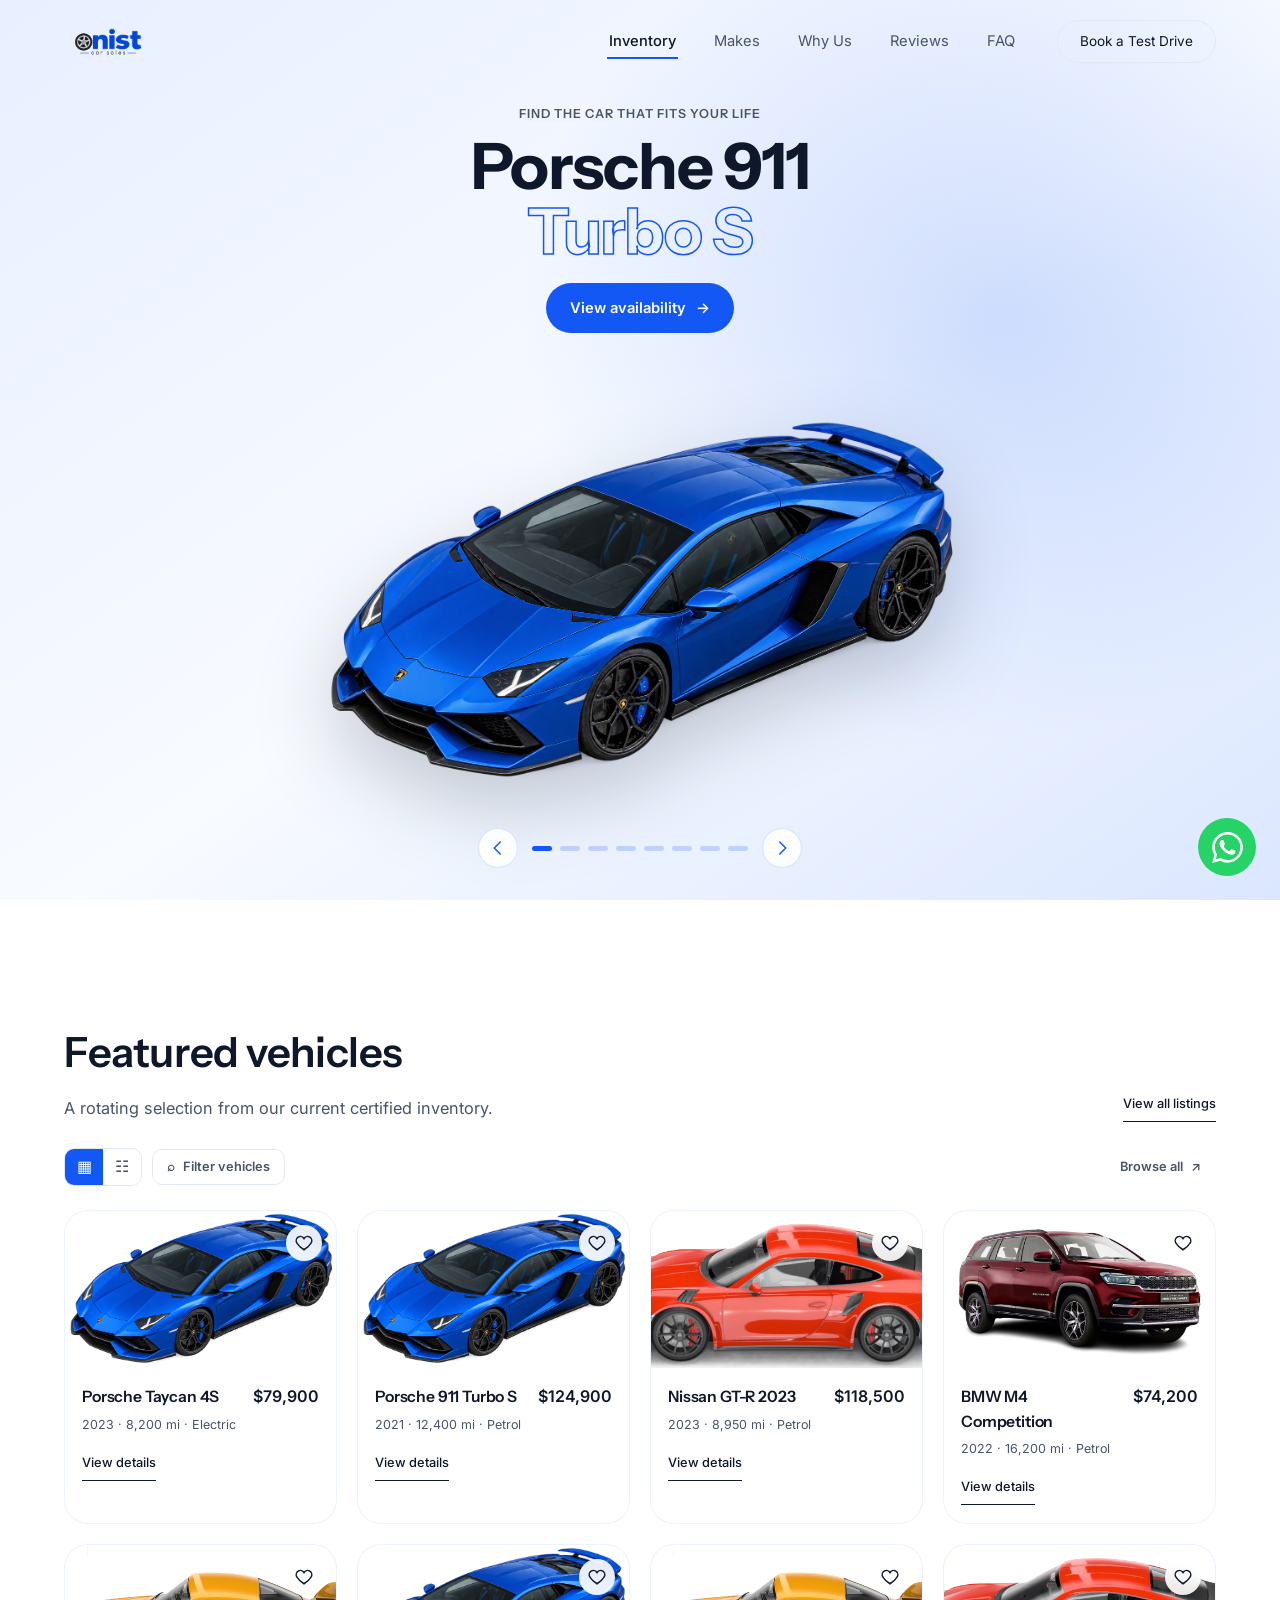
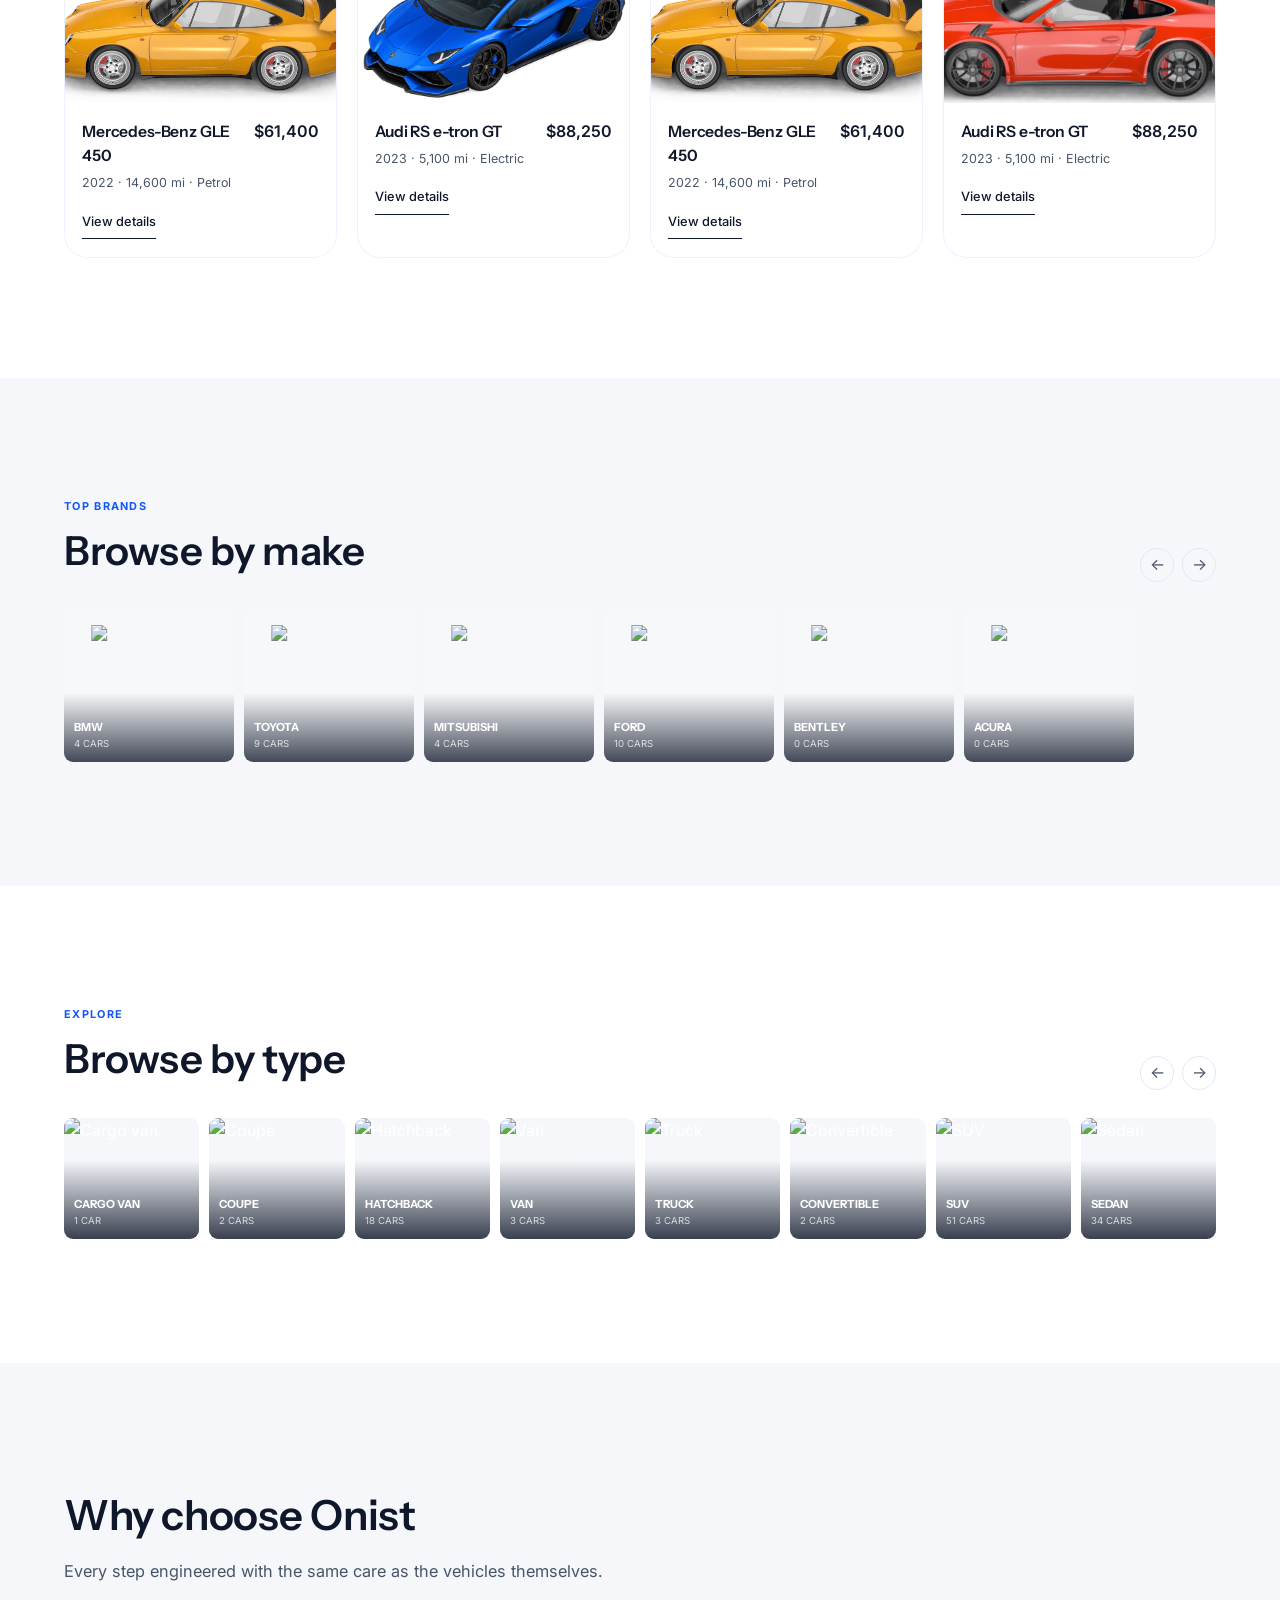
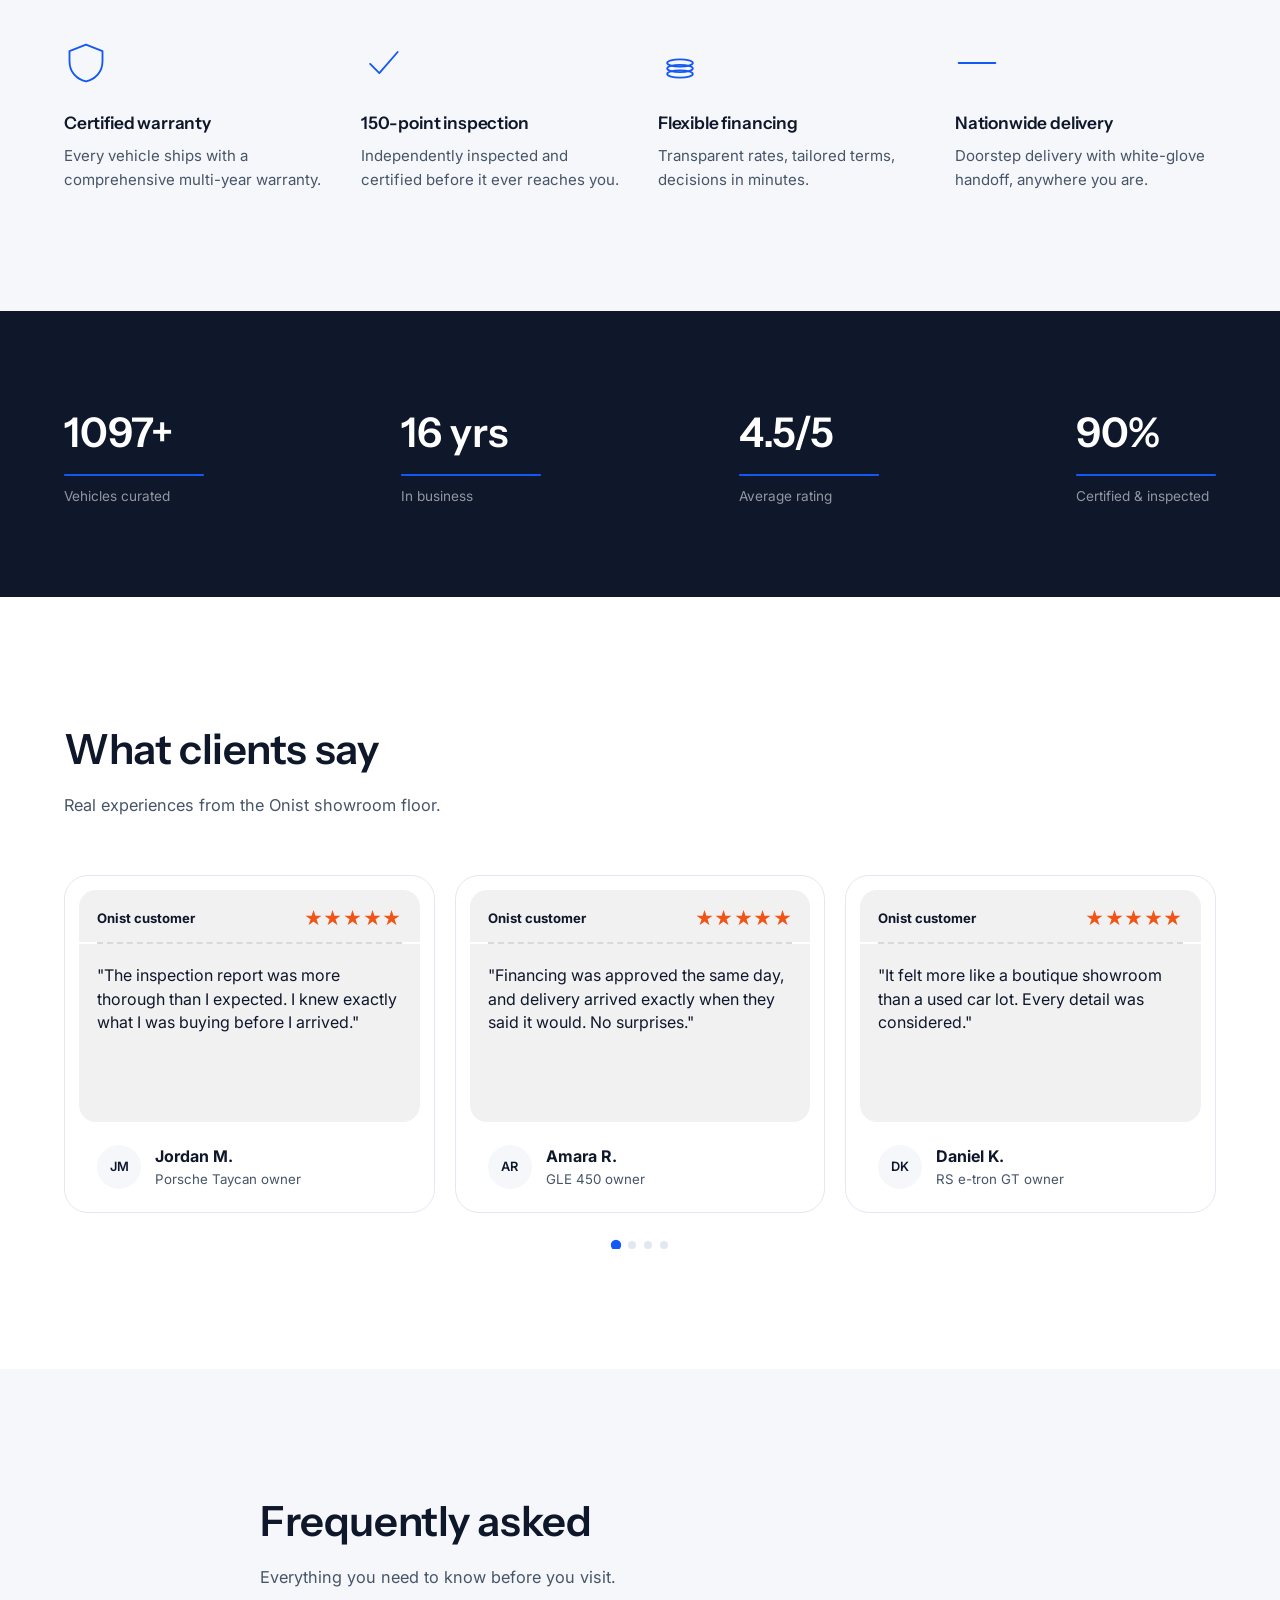
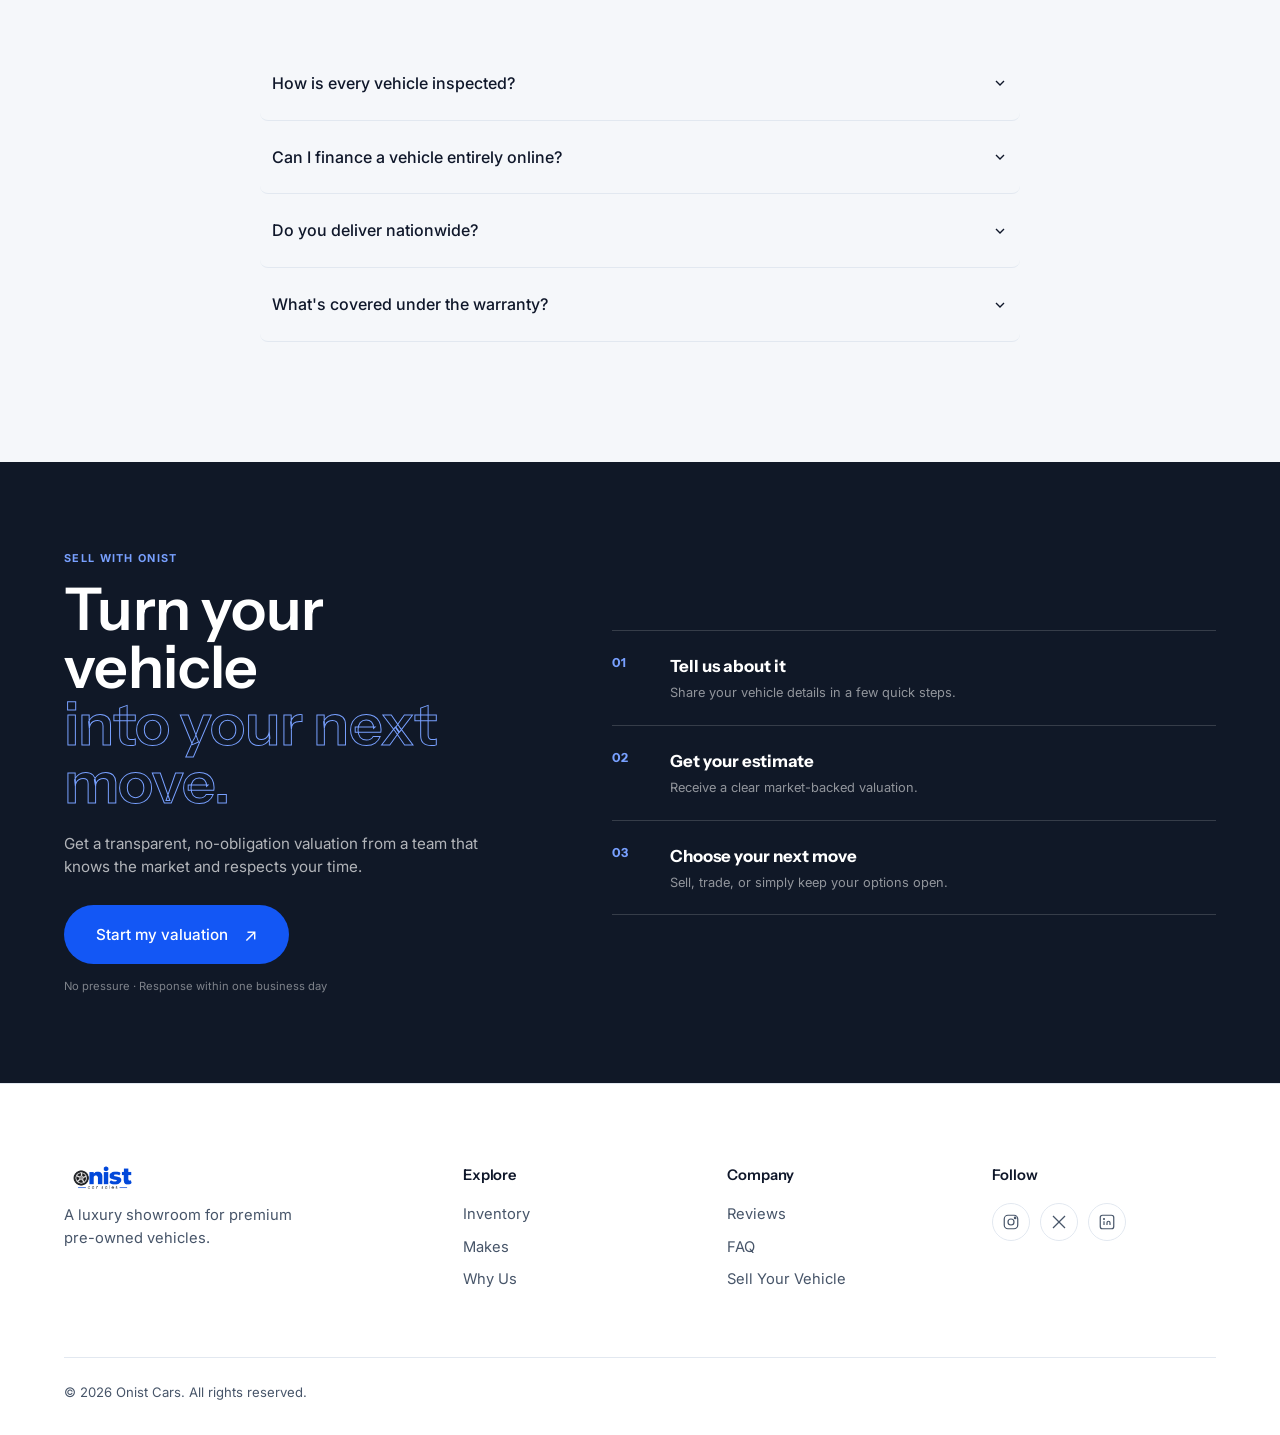
==== commit 337fd5fb: "Year" ====
--- a/index.html
+++ b/index.html
@@ -194,7 +194,6 @@
       <!-- SLIDE 0 -->
       <article class="slide-content is-active" data-slide="0" data-accent="#1357F5">
         <h1 class="anim-item title">Porsche 911<br><span>Turbo S</span></h1>
-        <div class="meta-row"><span class="anim-item meta-year">2021 · 12,400 mi</span></div>
         <p class="anim-item desc">A carefully inspected pre-owned icon, ready for your next drive.</p>
         <dl class="anim-item specs">
           <div class="spec"><dt>Owner</dt><dd>Onist Select</dd></div>
@@ -207,7 +206,6 @@
       <!-- SLIDE 1 -->
       <article class="slide-content" data-slide="1" data-accent="#2563EB">
         <h1 class="anim-item title">Nissan GT-R<br><span>2023</span></h1>
-        <div class="meta-row"><span class="anim-item meta-year">2023 · 8,950 mi</span></div>
         <p class="anim-item desc">Low miles, legendary performance, and a full condition report included.</p>
         <dl class="anim-item specs">
           <div class="spec"><dt>Dealer</dt><dd>Rebel Automotive</dd></div>
@@ -220,7 +218,6 @@
       <!-- SLIDE 2 -->
       <article class="slide-content" data-slide="2" data-accent="#1D4ED8">
         <h1 class="anim-item title">BMW M4<br><span>Competition</span></h1>
-        <div class="meta-row"><span class="anim-item meta-year">2022 · 16,200 mi</span></div>
         <p class="anim-item desc">Performance coupe with one-owner history and a fresh 150-point inspection.</p>
         <dl class="anim-item specs">
           <div class="spec"><dt>Owner</dt><dd>Onist Select</dd></div>
@@ -233,7 +230,6 @@
       <!-- SLIDE 3 -->
       <article class="slide-content" data-slide="3" data-accent="#0B4BCB">
         <h1 class="anim-item title">Mercedes-Benz<br><span>GLE 450</span></h1>
-        <div class="meta-row"><span class="anim-item meta-year">2022 · 14,600 mi</span></div>
         <p class="anim-item desc">A refined family SUV with a transparent history and flexible financing.</p>
         <dl class="anim-item specs">
           <div class="spec"><dt>Dealer</dt><dd>Onist Select</dd></div>
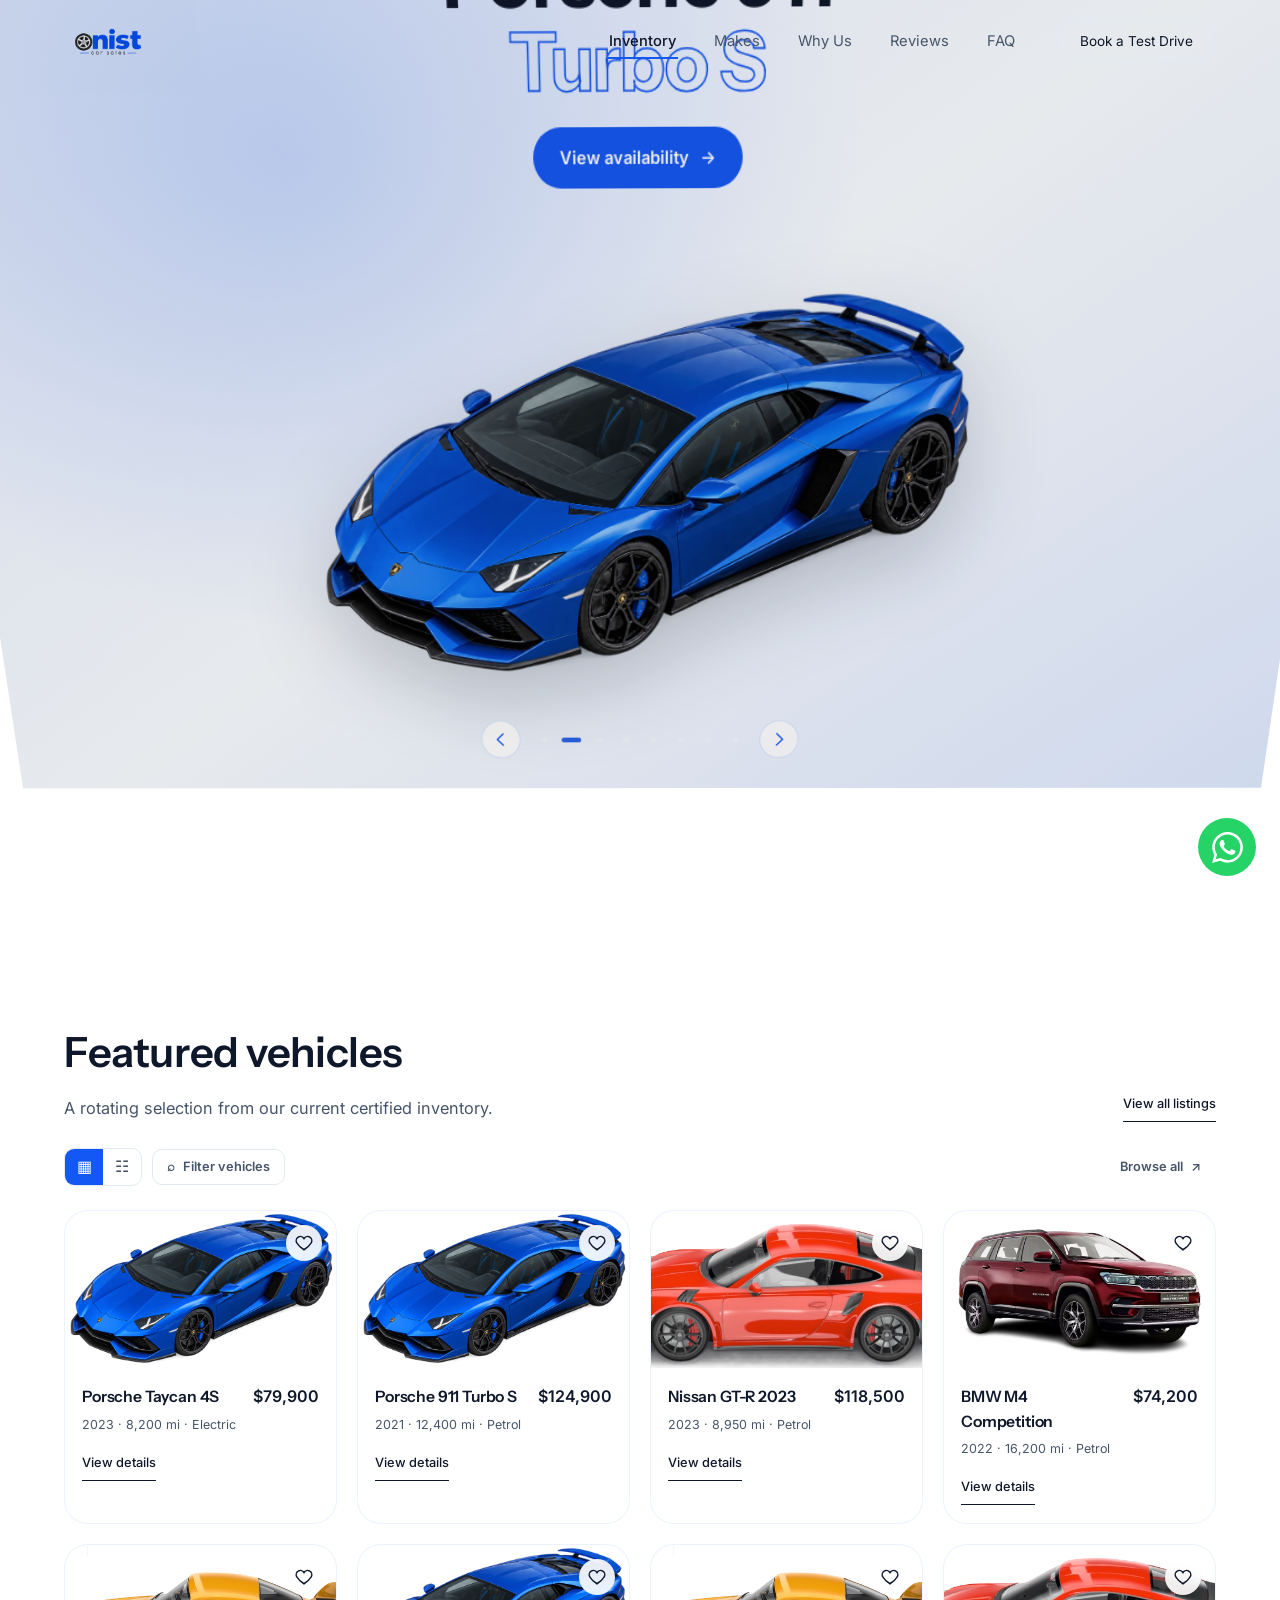
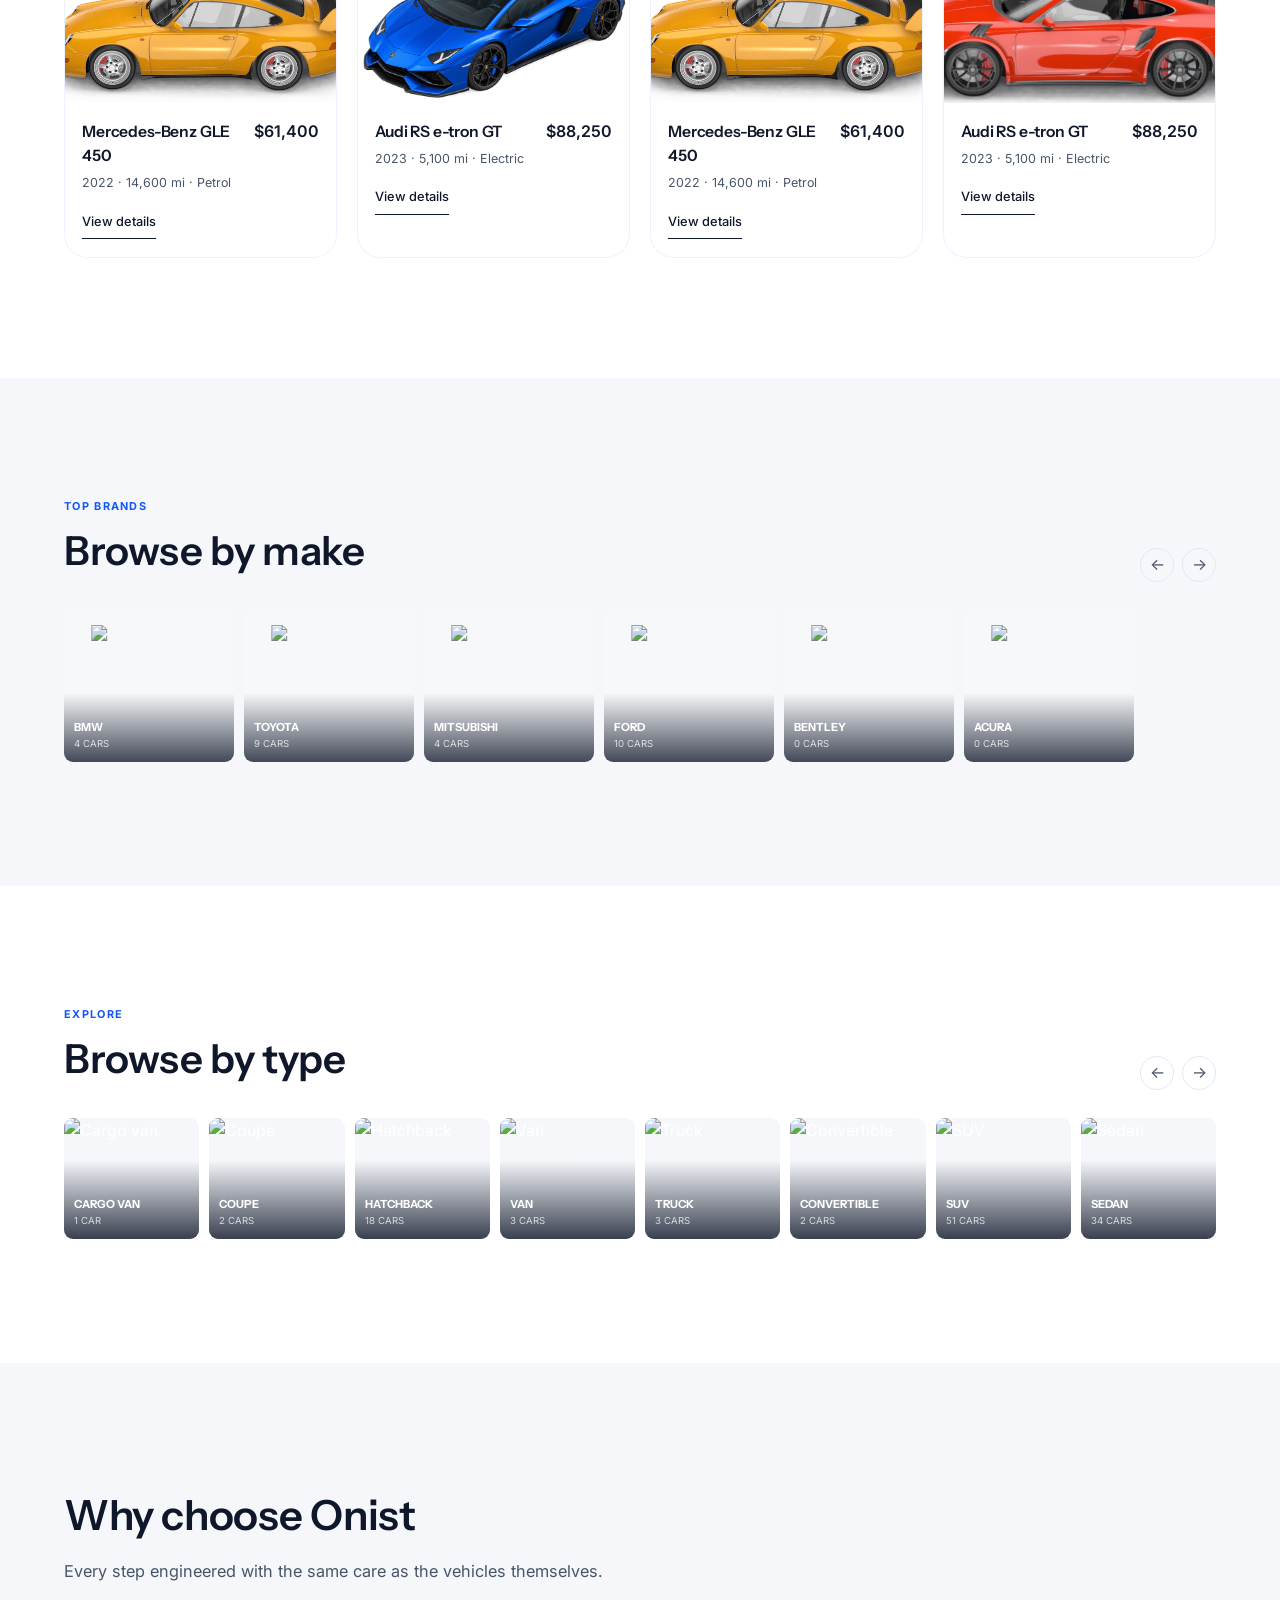
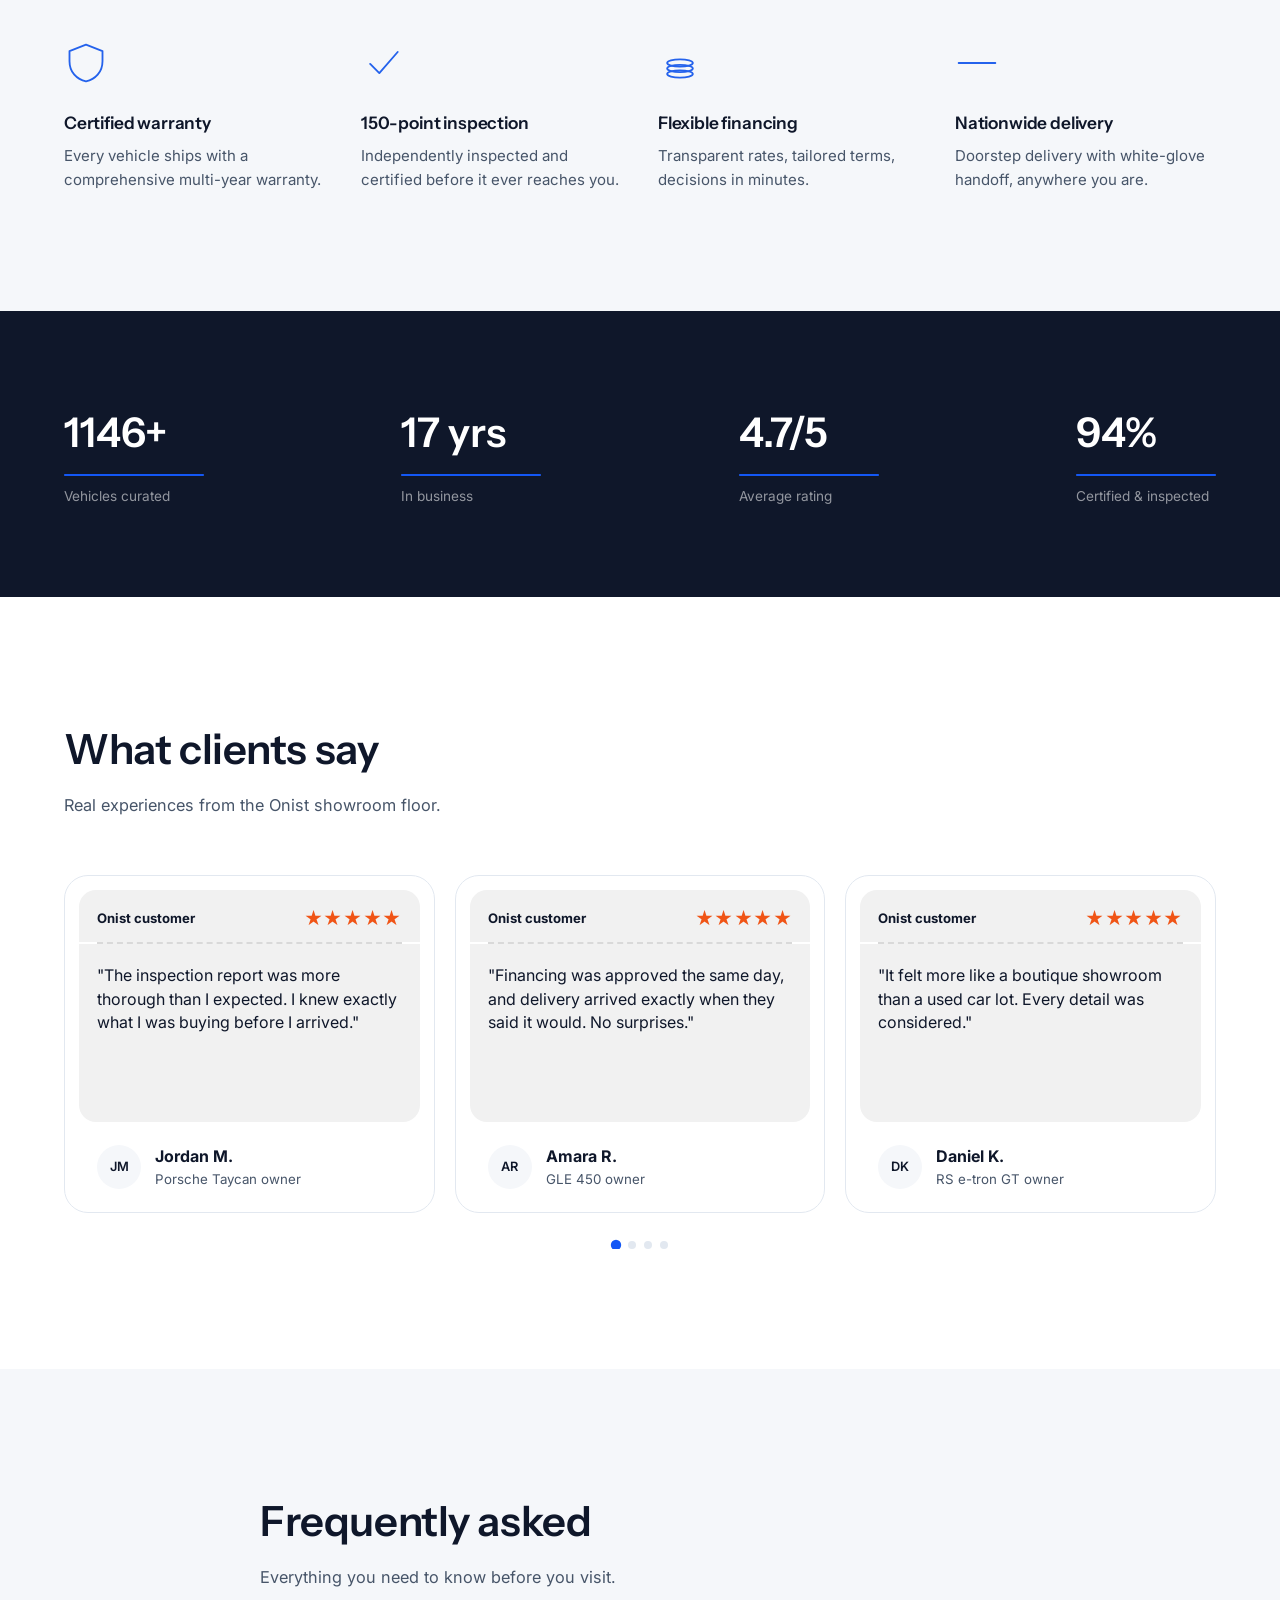
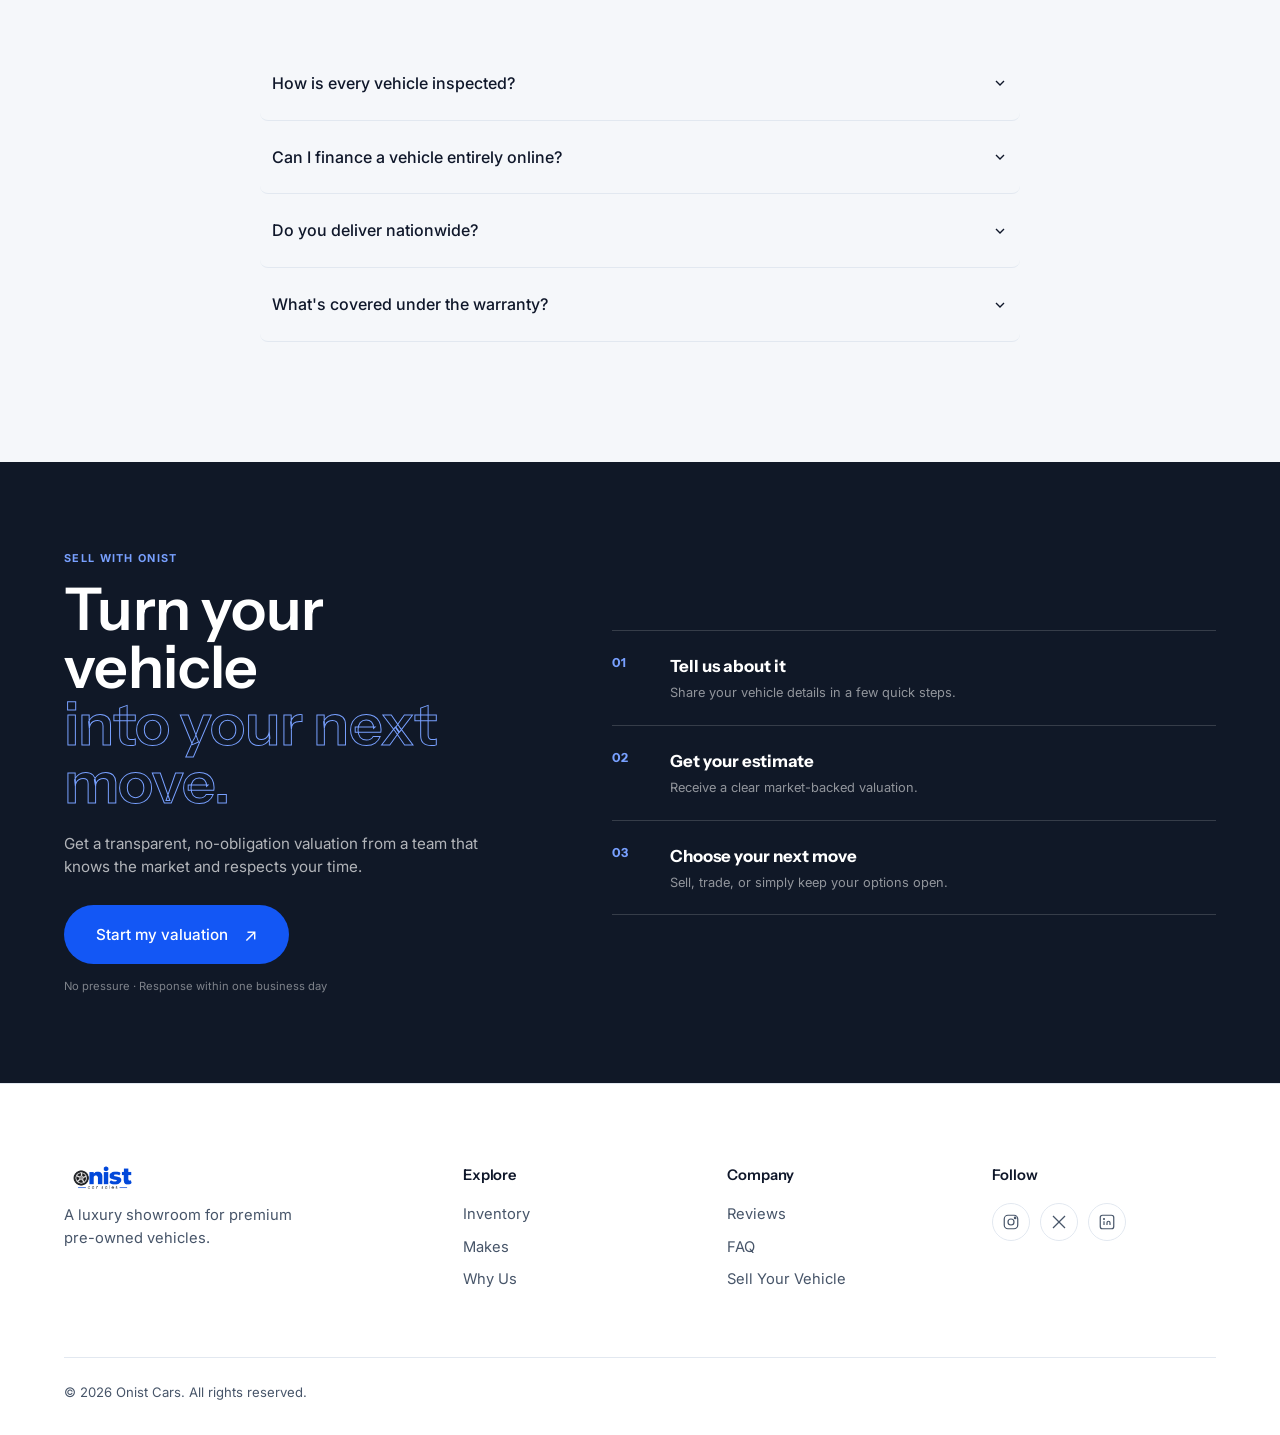
==== commit 8ebc8de2: "Done" ====
--- a/index.html
+++ b/index.html
@@ -24,6 +24,7 @@
 <div class="preloader" id="preloader" aria-hidden="true">
   <div class="preloader__bg"></div>
   <div class="preloader__glow"></div>
+  <div class="preloader__flash" aria-hidden="true"></div>
 
   <div class="preloader__stage" id="preloaderStage">
     <div class="preloader__car-box">
--- a/style.css
+++ b/style.css
@@ -52,6 +52,24 @@
 a { color: inherit; text-decoration: none; }
 button { font: inherit; color: inherit; background: none; border: none; cursor: pointer; }
 input, select { font: inherit; color: inherit; }
+select {
+  appearance: none;
+  -webkit-appearance: none;
+  min-height: 42px;
+  padding: 10px 38px 10px 12px;
+  border: 1px solid var(--border);
+  border-radius: 10px;
+  background-color: var(--white);
+  background-image: linear-gradient(45deg, transparent 50%, var(--text-soft) 50%), linear-gradient(135deg, var(--text-soft) 50%, transparent 50%);
+  background-position: calc(100% - 17px) 18px, calc(100% - 12px) 18px;
+  background-repeat: no-repeat;
+  background-size: 5px 5px, 5px 5px;
+  color: var(--text);
+  font-size: .86rem;
+  transition: border-color .2s var(--ease-soft), box-shadow .2s var(--ease-soft), background-color .2s var(--ease-soft);
+}
+select:hover { border-color: #b9c5d6; background-color: #fbfdff; }
+select:focus { border-color: var(--primary); box-shadow: 0 0 0 3px rgba(19,87,245,.12); outline: none; }
 h1, h2, h3, h4 { font-family: var(--font-display); font-weight: 600; letter-spacing: -0.01em; }
 
 :focus-visible { outline: 2px solid var(--primary); outline-offset: 3px; }
@@ -78,20 +96,21 @@
   display: flex; align-items: center; justify-content: center;
   overflow: hidden; pointer-events: auto;
   will-change: opacity, transform, filter;
-  background: #FFFFFF;
+  background: #f7faff;
 }
 
 .preloader__bg {
   position: absolute; inset: 0;
-  background: #FFFFFF;
+  background: radial-gradient(circle at 50% 48%, #ffffff 0%, #f2f6ff 58%, #e7efff 100%);
   z-index: 1;
 }
 
 .preloader__glow {
   position: absolute; inset: 0;
-  background: radial-gradient(circle at 50% 50%, rgba(100, 180, 255, 0.05) 0%, transparent 60%);
+  background: radial-gradient(circle at 50% 50%, rgba(19,87,245,.18) 0%, rgba(19,87,245,.04) 28%, transparent 66%);
   z-index: 1;
 }
+.preloader__flash { position: absolute; inset: 0; z-index: 3; background: #fff; opacity: 0; pointer-events: none; }
 
 .preloader__stage {
   position: relative; z-index: 2;
@@ -99,6 +118,10 @@
   width: 100%; text-align: center;
   will-change: transform, filter;
 }
+.preloader__stage::before, .preloader__stage::after { content: ""; position: absolute; left: 50%; top: 50%; width: min(52vw, 520px); aspect-ratio: 1; border: 1px solid rgba(19,87,245,.14); border-radius: 50%; transform: translate(-50%, -50%) scale(.72); opacity: 0; pointer-events: none; }
+.preloader__stage::before { animation: preloaderOrbit 2.8s var(--ease-out) .3s forwards; }
+.preloader__stage::after { width: min(72vw, 720px); border-color: rgba(19,87,245,.07); animation: preloaderOrbit 3.2s var(--ease-out) .45s forwards; }
+@keyframes preloaderOrbit { 0% { opacity: 0; transform: translate(-50%, -50%) scale(.72) rotate(-18deg); } 35% { opacity: 1; } 100% { opacity: 0; transform: translate(-50%, -50%) scale(1.16) rotate(18deg); } }
 
 .preloader__car-box {
   position: relative;
@@ -139,7 +162,9 @@
   font-size: 1.2rem; font-weight: 600;
   letter-spacing: 0.1em;
   will-change: opacity, transform;
-}
+  filter: drop-shadow(0 8px 20px rgba(19,87,245,.18));
+}
+.preloader__logo img { transform: scale(.86); transition: transform .7s var(--ease-out); }
 
 .preloader.is-done { opacity: 0; pointer-events: none; }
 
@@ -916,17 +941,16 @@
 @media (max-width: 860px) {
   .road-scrollbar {
     right: auto;
-    left: 8px;
+    left: 4px;
     height: 48dvh;
     min-height: 260px;
     max-height: 420px;
-    width: 32px;
+    width: 24px;
+    pointer-events: none;
   }
 
   .road-scrollbar__label {
-    right: auto;
-    left: calc(100% + 10px);
-    transform: translateX(-6px);
+    display: none;
   }
 
   .road-scrollbar__milestone:hover .road-scrollbar__label,
@@ -938,6 +962,8 @@
     width: 11px;
     height: 11px;
   }
+
+  .road-scrollbar__milestone { pointer-events: auto; }
 
   .road-scrollbar__car svg {
     width: 22px;
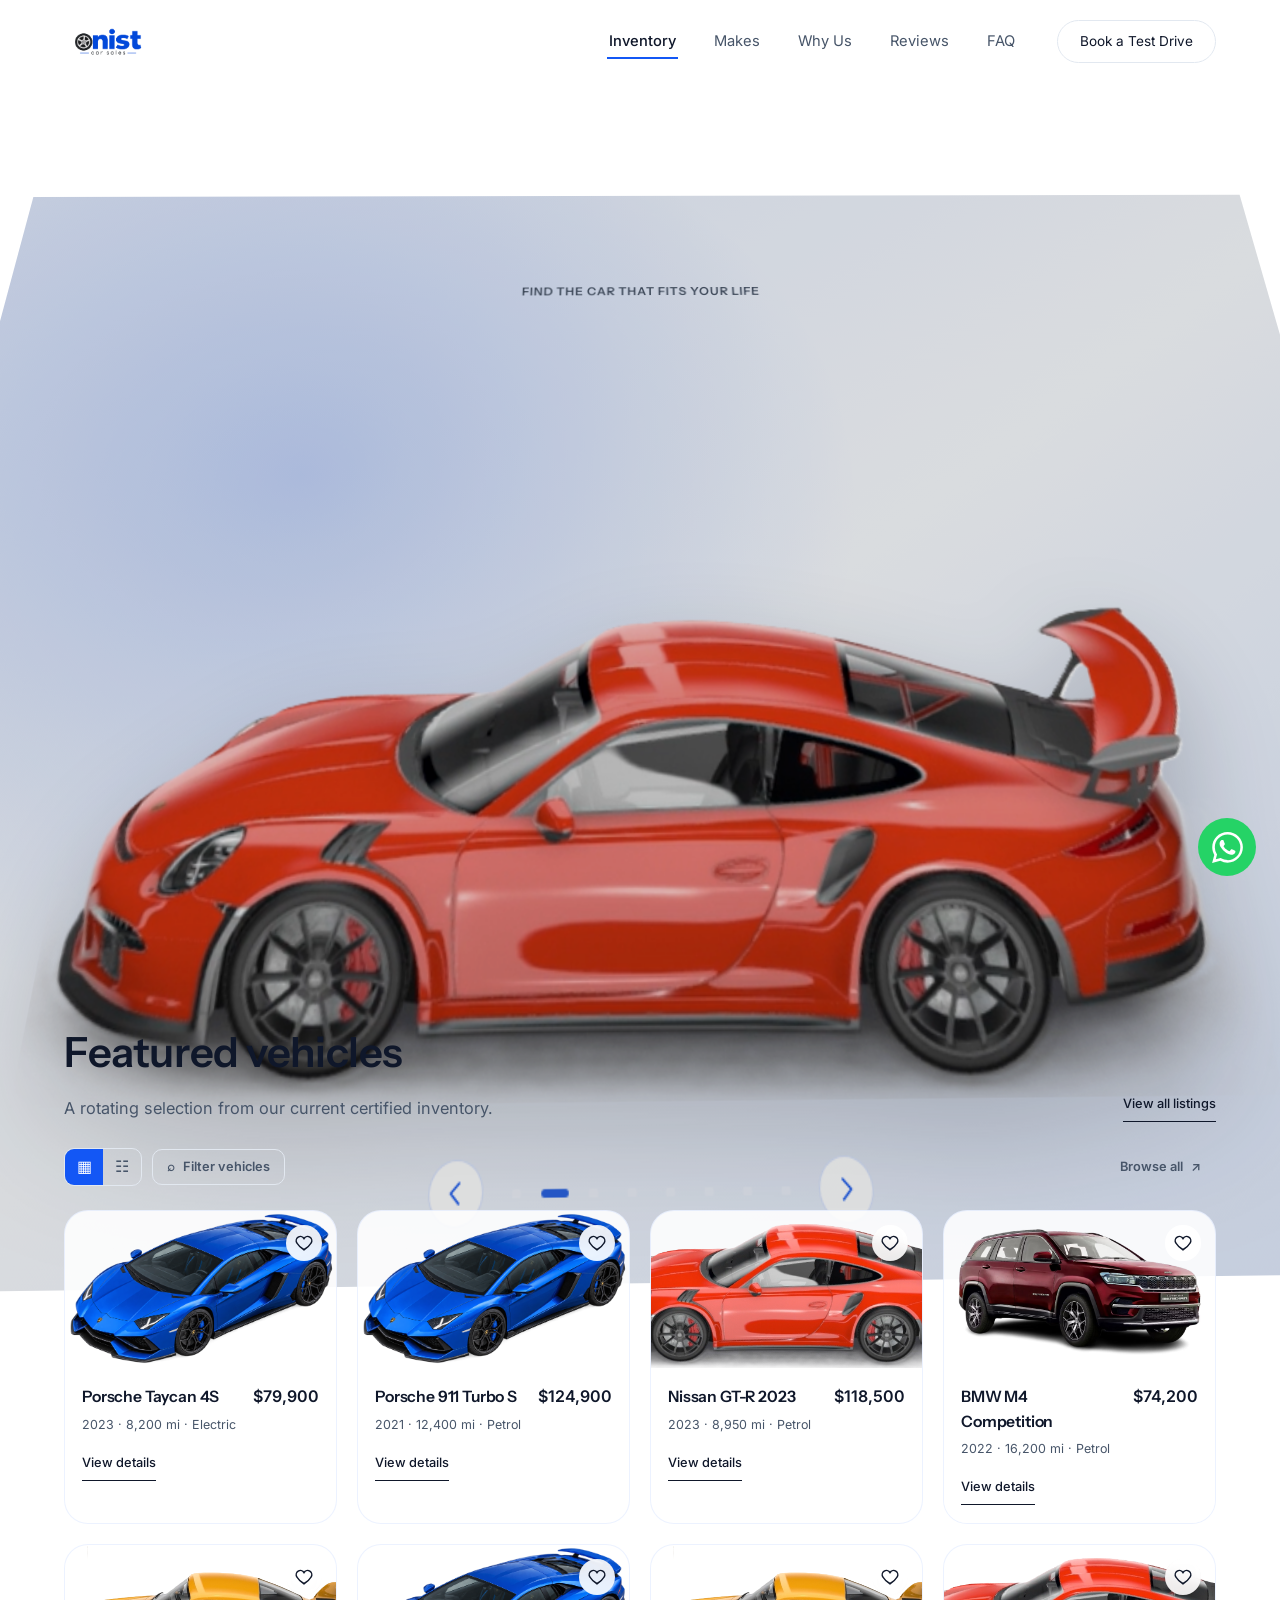
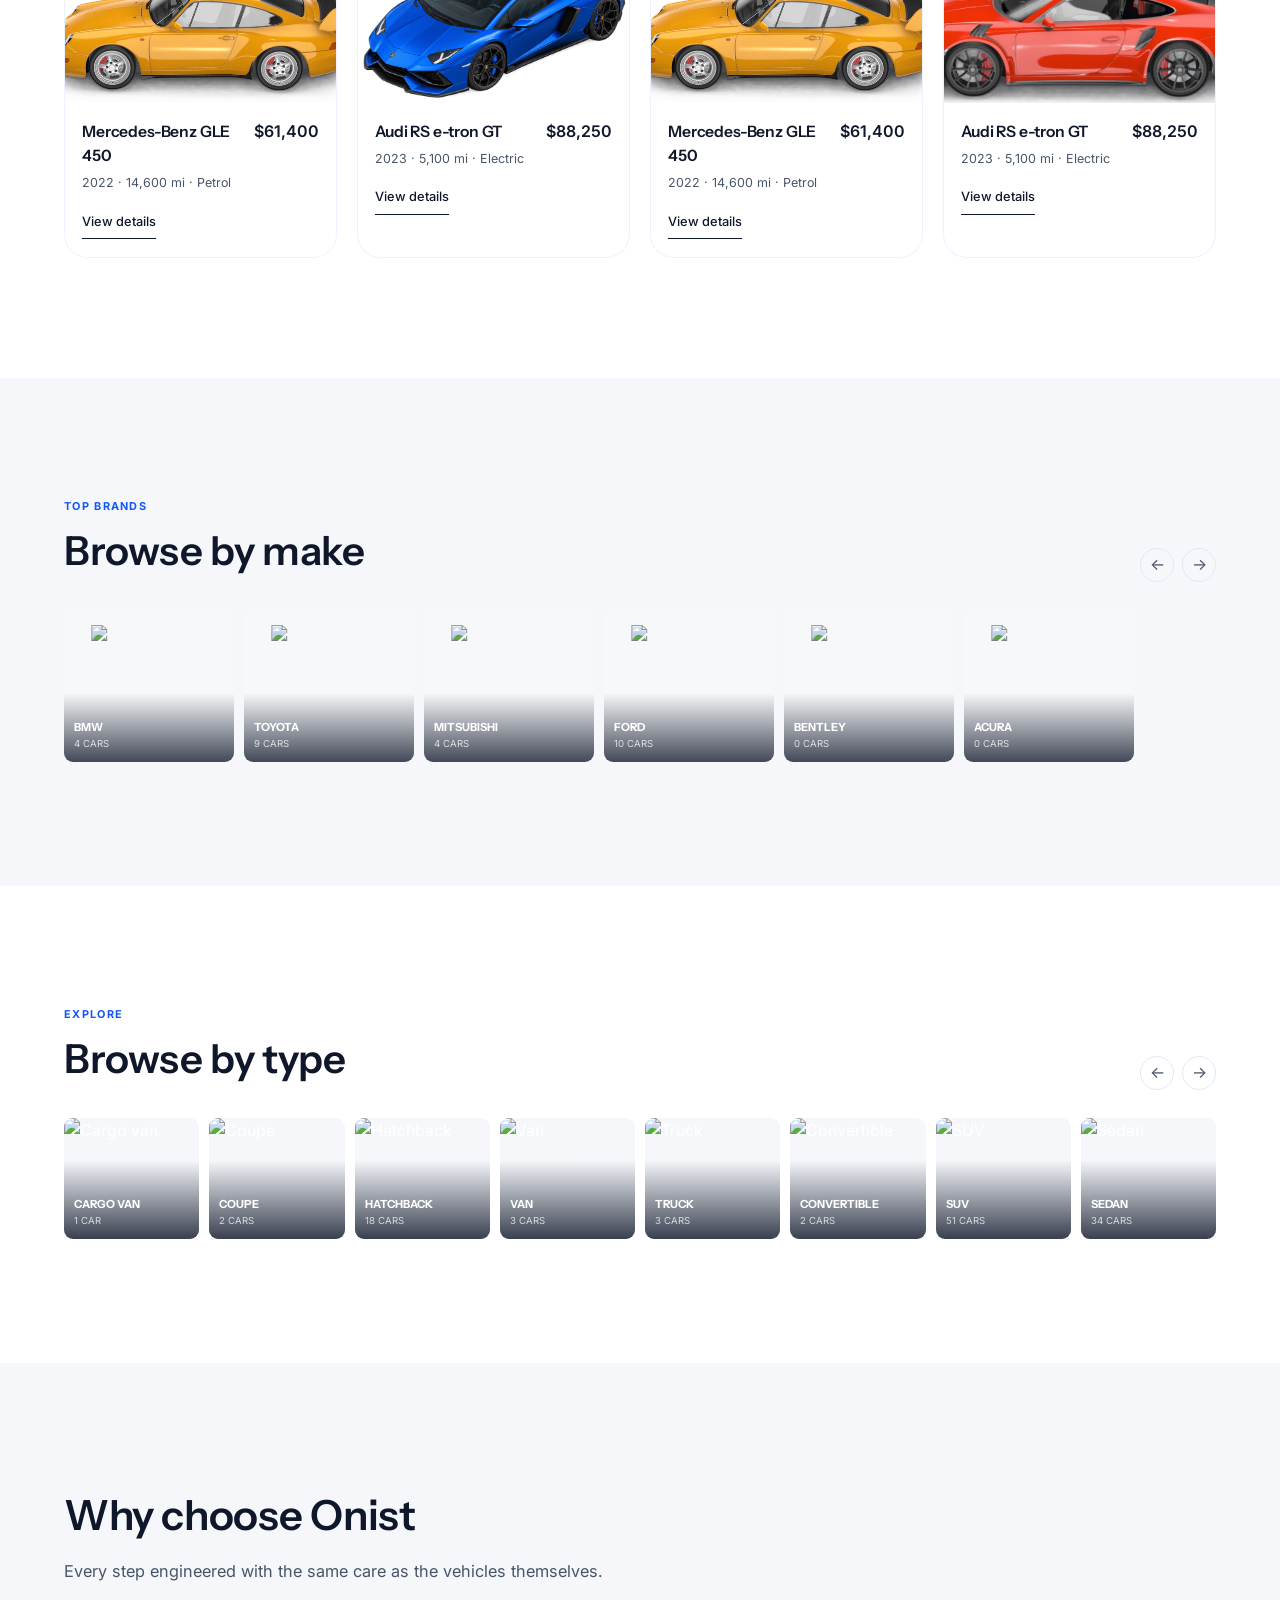
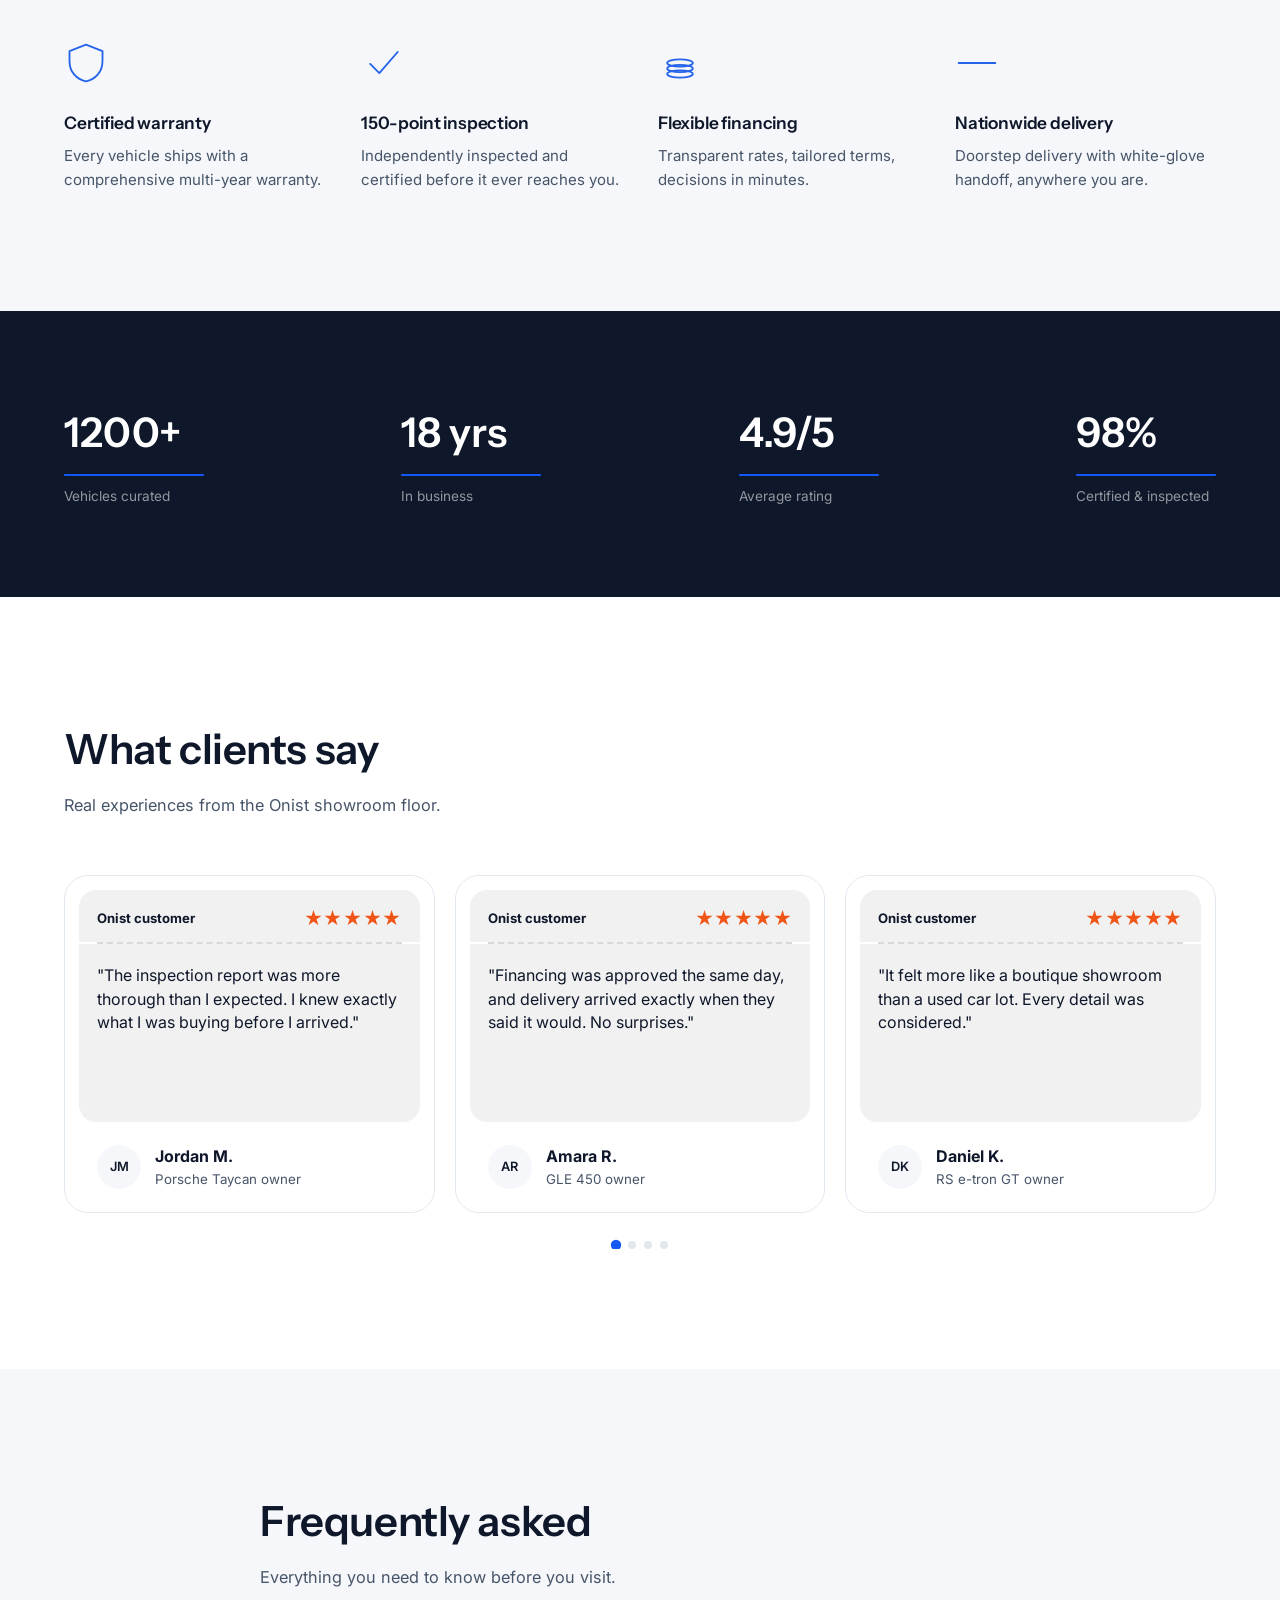
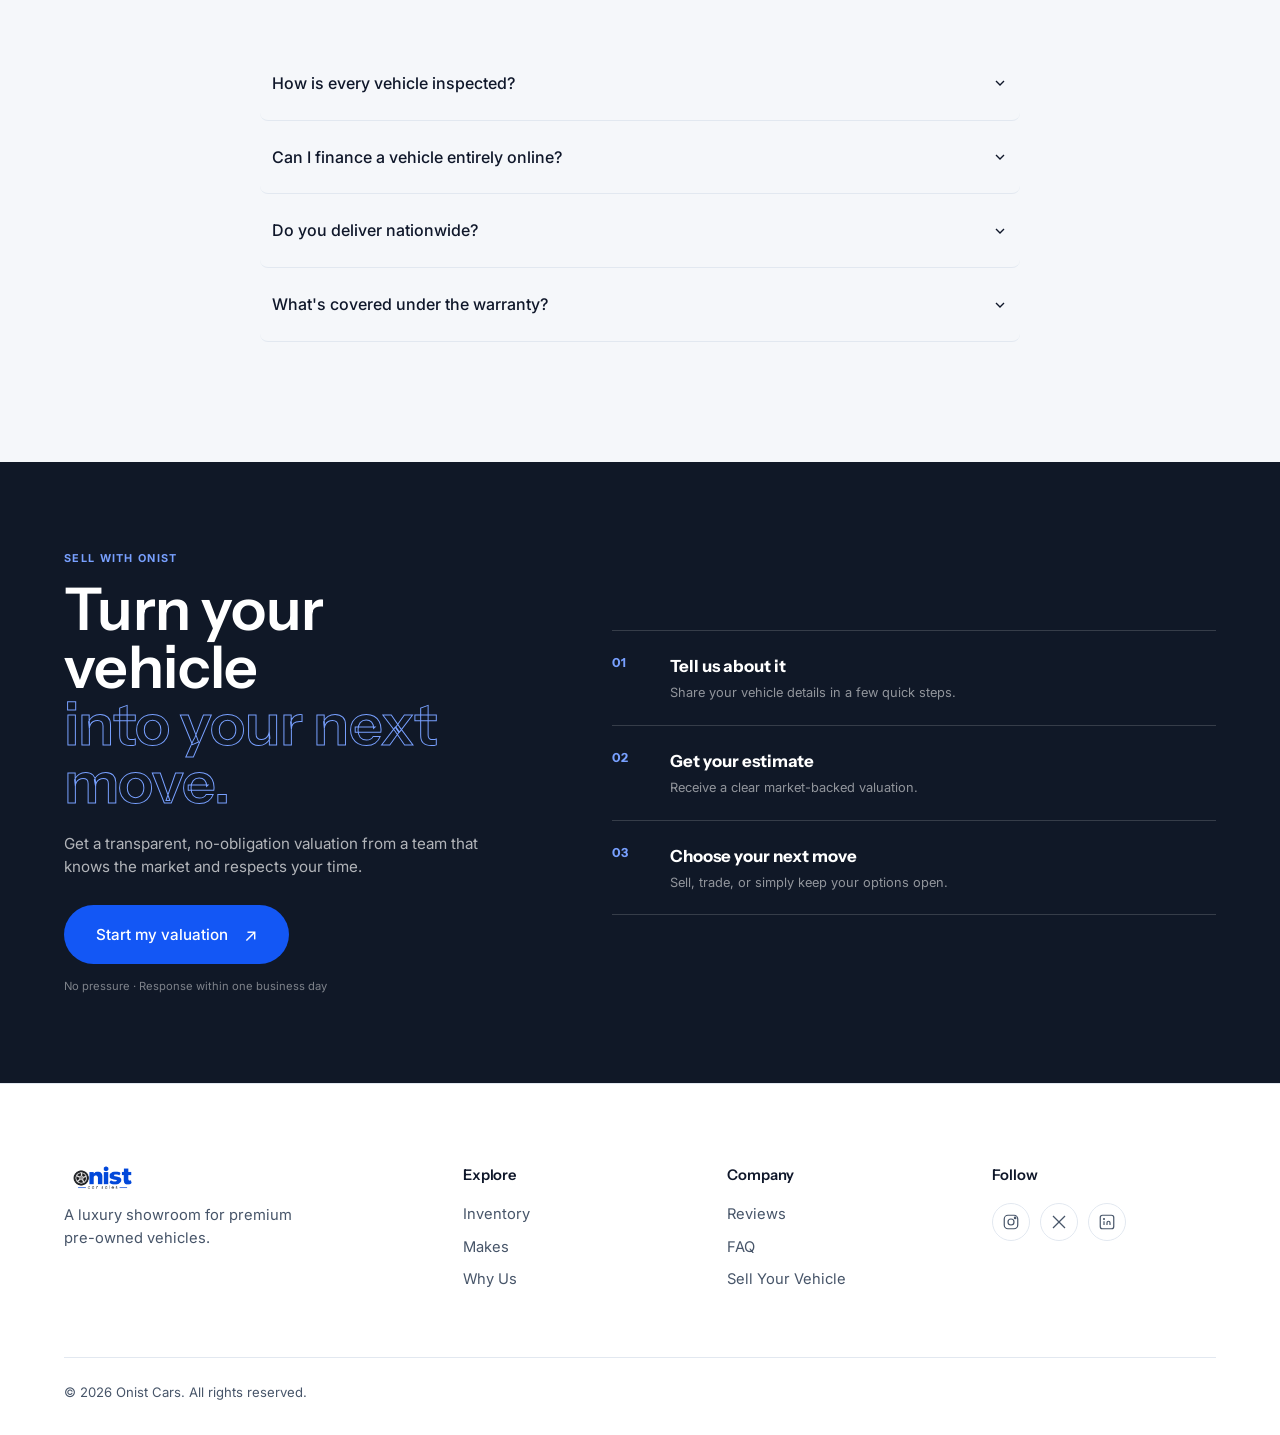
==== commit a364308d: "HTML" ====
--- a/index.html
+++ b/index.html
@@ -242,7 +242,7 @@
 
       <article class="slide-content" data-slide="4" data-accent="#1357F5">
         <h1 class="anim-item title">Audi RS e-tron<br><span>GT</span></h1>
-        <div class="meta-row"><span class="anim-item meta-year">2023 · 5,100 mi</span></div>
+        
         <p class="anim-item desc">Electric grand touring with a clean title and complimentary home delivery.</p>
         <dl class="anim-item specs"><div class="spec"><dt>Owner</dt><dd>Onist Select</dd></div><div class="spec"><dt>Condition</dt><dd>Certified</dd></div><div class="spec"><dt>Location</dt><dd>Denver</dd></div></dl>
         <a class="anim-item cta" href="listings.html">Explore this vehicle <span aria-hidden="true">→</span></a>
@@ -250,7 +250,7 @@
 
       <article class="slide-content" data-slide="5" data-accent="#1357F5">
         <h1 class="anim-item title">Land Rover<br><span>Defender 110</span></h1>
-        <div class="meta-row"><span class="anim-item meta-year">2021 · 28,100 mi</span></div>
+        
         <p class="anim-item desc">Adventure-ready, thoroughly checked, and ready for a new driveway.</p>
         <dl class="anim-item specs"><div class="spec"><dt>Dealer</dt><dd>Onist Select</dd></div><div class="spec"><dt>Condition</dt><dd>Certified</dd></div><div class="spec"><dt>Location</dt><dd>Portland</dd></div></dl>
         <a class="anim-item cta" href="#reviews">Request a walkaround <span aria-hidden="true">→</span></a>
@@ -258,7 +258,7 @@
 
       <article class="slide-content" data-slide="6" data-accent="#1357F5">
         <h1 class="anim-item title">Lexus LC 500<br><span>Convertible</span></h1>
-        <div class="meta-row"><span class="anim-item meta-year">2022 · 6,700 mi</span></div>
+      
         <p class="anim-item desc">A quiet, low-mileage escape with a complete service history.</p>
         <dl class="anim-item specs"><div class="spec"><dt>Owner</dt><dd>Onist Select</dd></div><div class="spec"><dt>Condition</dt><dd>Excellent</dd></div><div class="spec"><dt>Location</dt><dd>Los Angeles</dd></div></dl>
         <a class="anim-item cta" href="#sell">Schedule a test drive <span aria-hidden="true">→</span></a>
@@ -266,7 +266,7 @@
 
       <article class="slide-content" data-slide="7" data-accent="#1357F5">
         <h1 class="anim-item title">Tesla Model S<br><span>Long Range</span></h1>
-        <div class="meta-row"><span class="anim-item meta-year">2021 · 19,300 mi</span></div>
+       
         <p class="anim-item desc">Long-range electric comfort with battery health verified by our technicians.</p>
         <dl class="anim-item specs"><div class="spec"><dt>Dealer</dt><dd>Onist Select</dd></div><div class="spec"><dt>Condition</dt><dd>Certified</dd></div><div class="spec"><dt>Location</dt><dd>Chicago</dd></div></dl>
         <a class="anim-item cta" href="#faq">Get the full report <span aria-hidden="true">→</span></a>
--- a/style.css
+++ b/style.css
@@ -1008,6 +1008,10 @@
 @media (max-width: 680px) { .whatsapp-float { right: 16px; bottom: 16px; width: 52px; height: 52px; } .whatsapp-float svg { width: 28px; height: 28px; } }
 @media (prefers-reduced-motion: reduce) { .whatsapp-float { animation: none; } }
 
+/* Normalize the hero search selects with the same outlined control language. */
+.search-panel__field select { appearance: none; -webkit-appearance: none; min-height: 38px; padding: 8px 32px 8px 10px; border: 1px solid var(--border); border-radius: 8px; background-color: rgba(255,255,255,.72); background-image: linear-gradient(45deg, transparent 50%, var(--text-soft) 50%), linear-gradient(135deg, var(--text-soft) 50%, transparent 50%); background-position: calc(100% - 14px) 16px, calc(100% - 9px) 16px; background-repeat: no-repeat; background-size: 5px 5px, 5px 5px; }
+.search-panel__field select:hover, .search-panel__field select:focus { border-color: var(--primary); box-shadow: 0 0 0 3px rgba(19,87,245,.12); outline: none; }
+
 /* Keep depth reserved for the hero presentation. */
 body > *:not(.hero),
 body > *:not(.hero) * {
